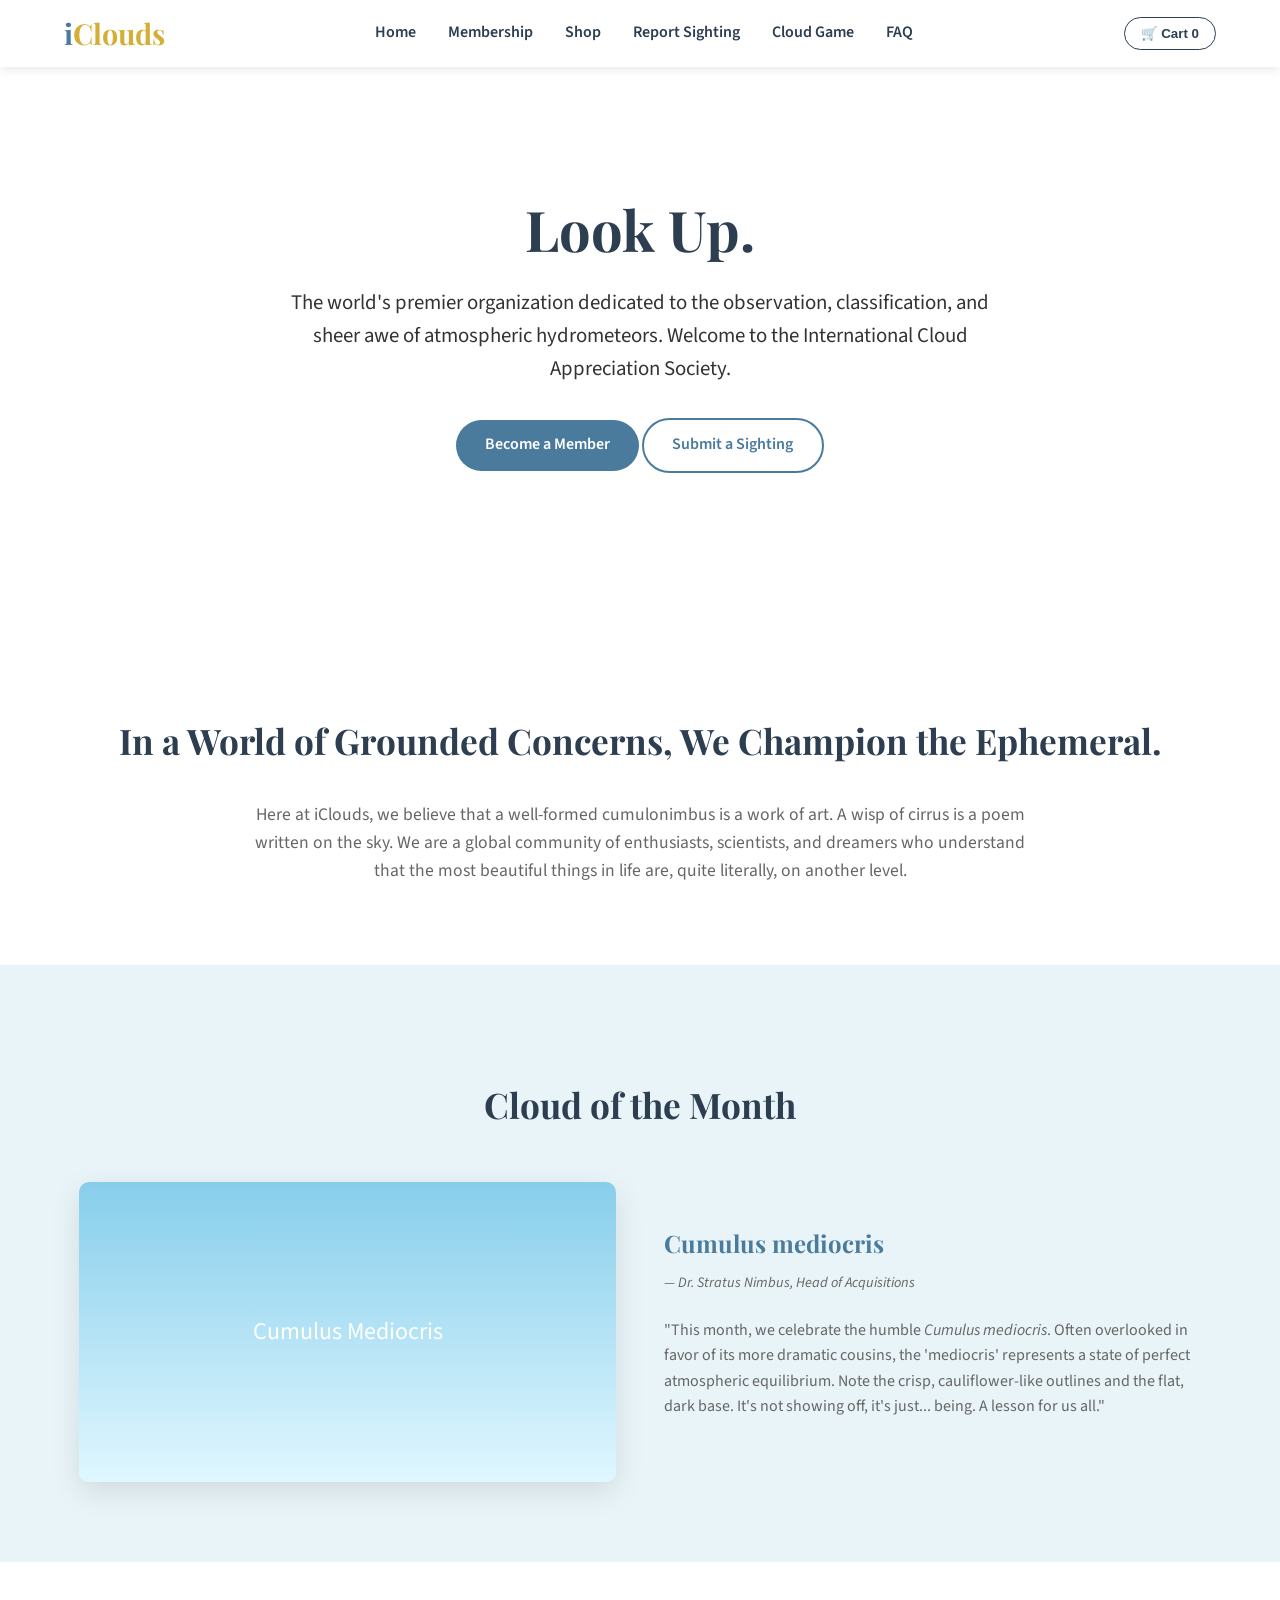
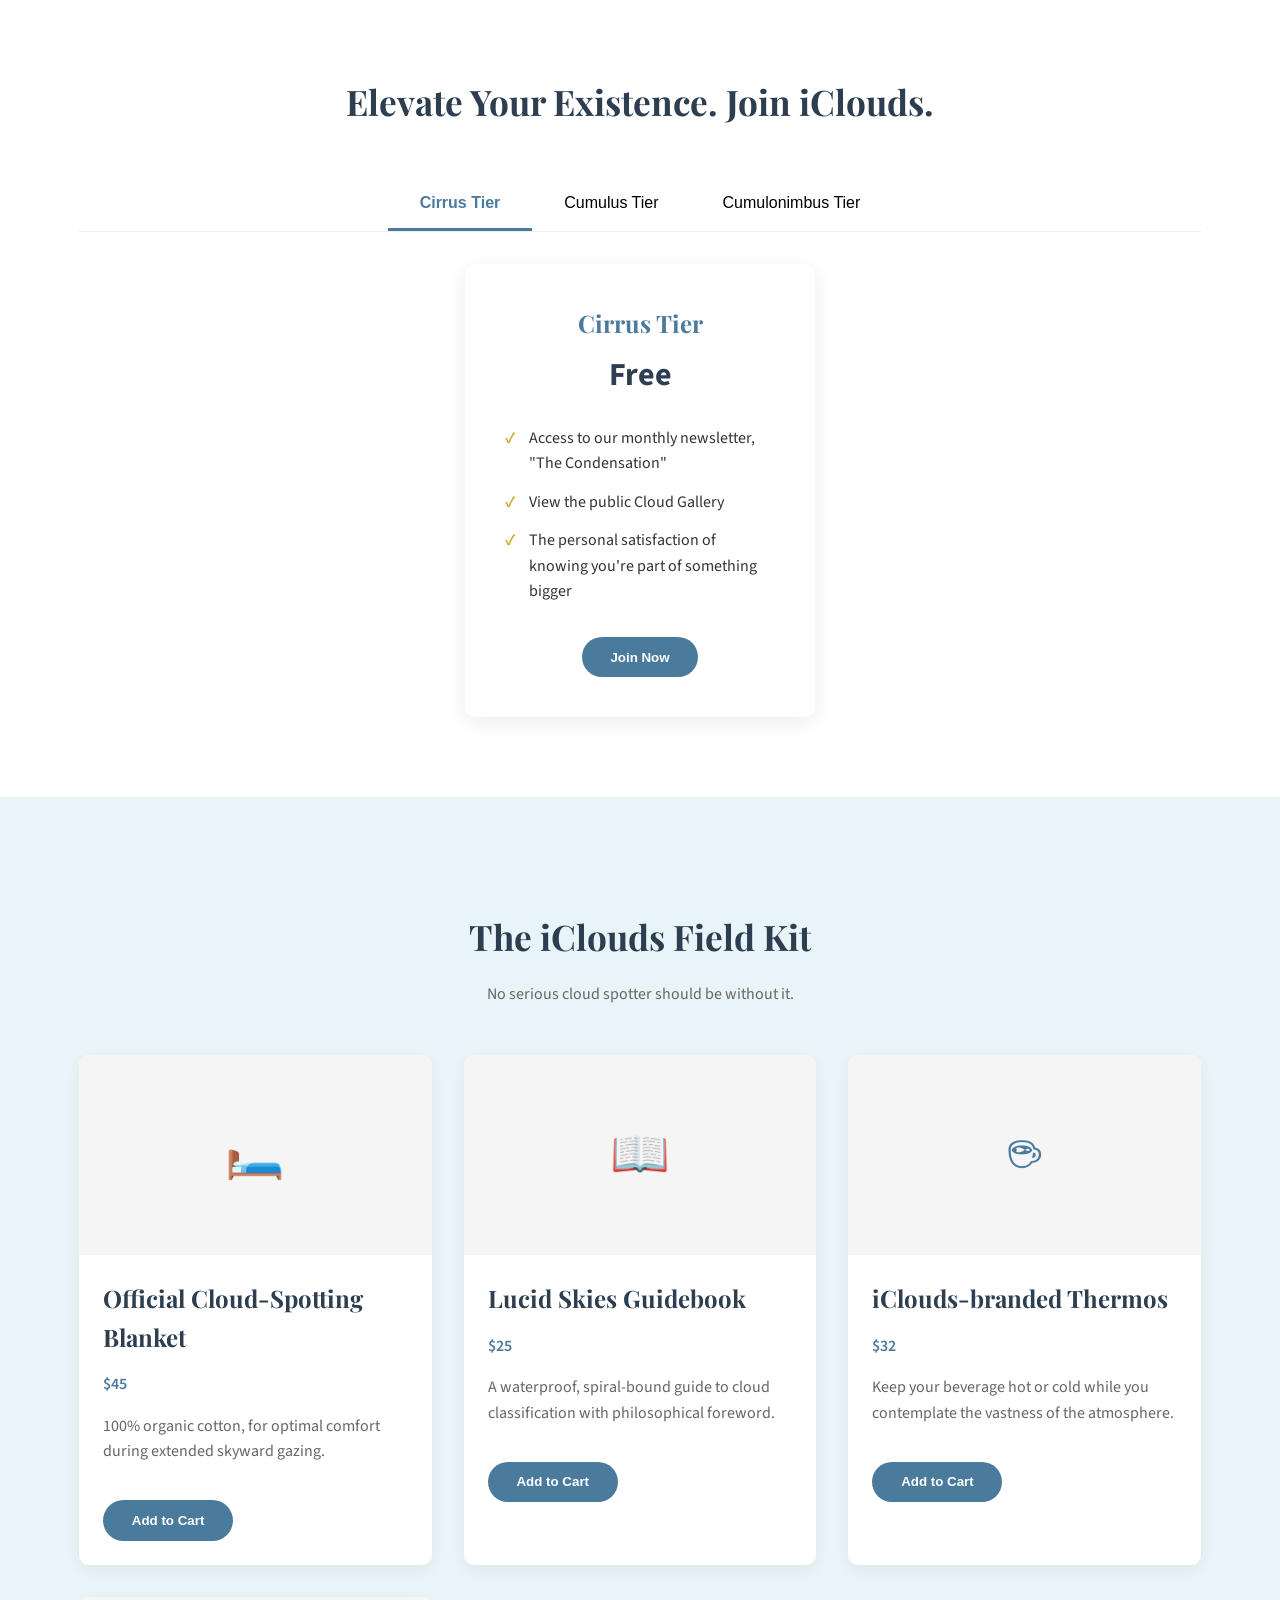
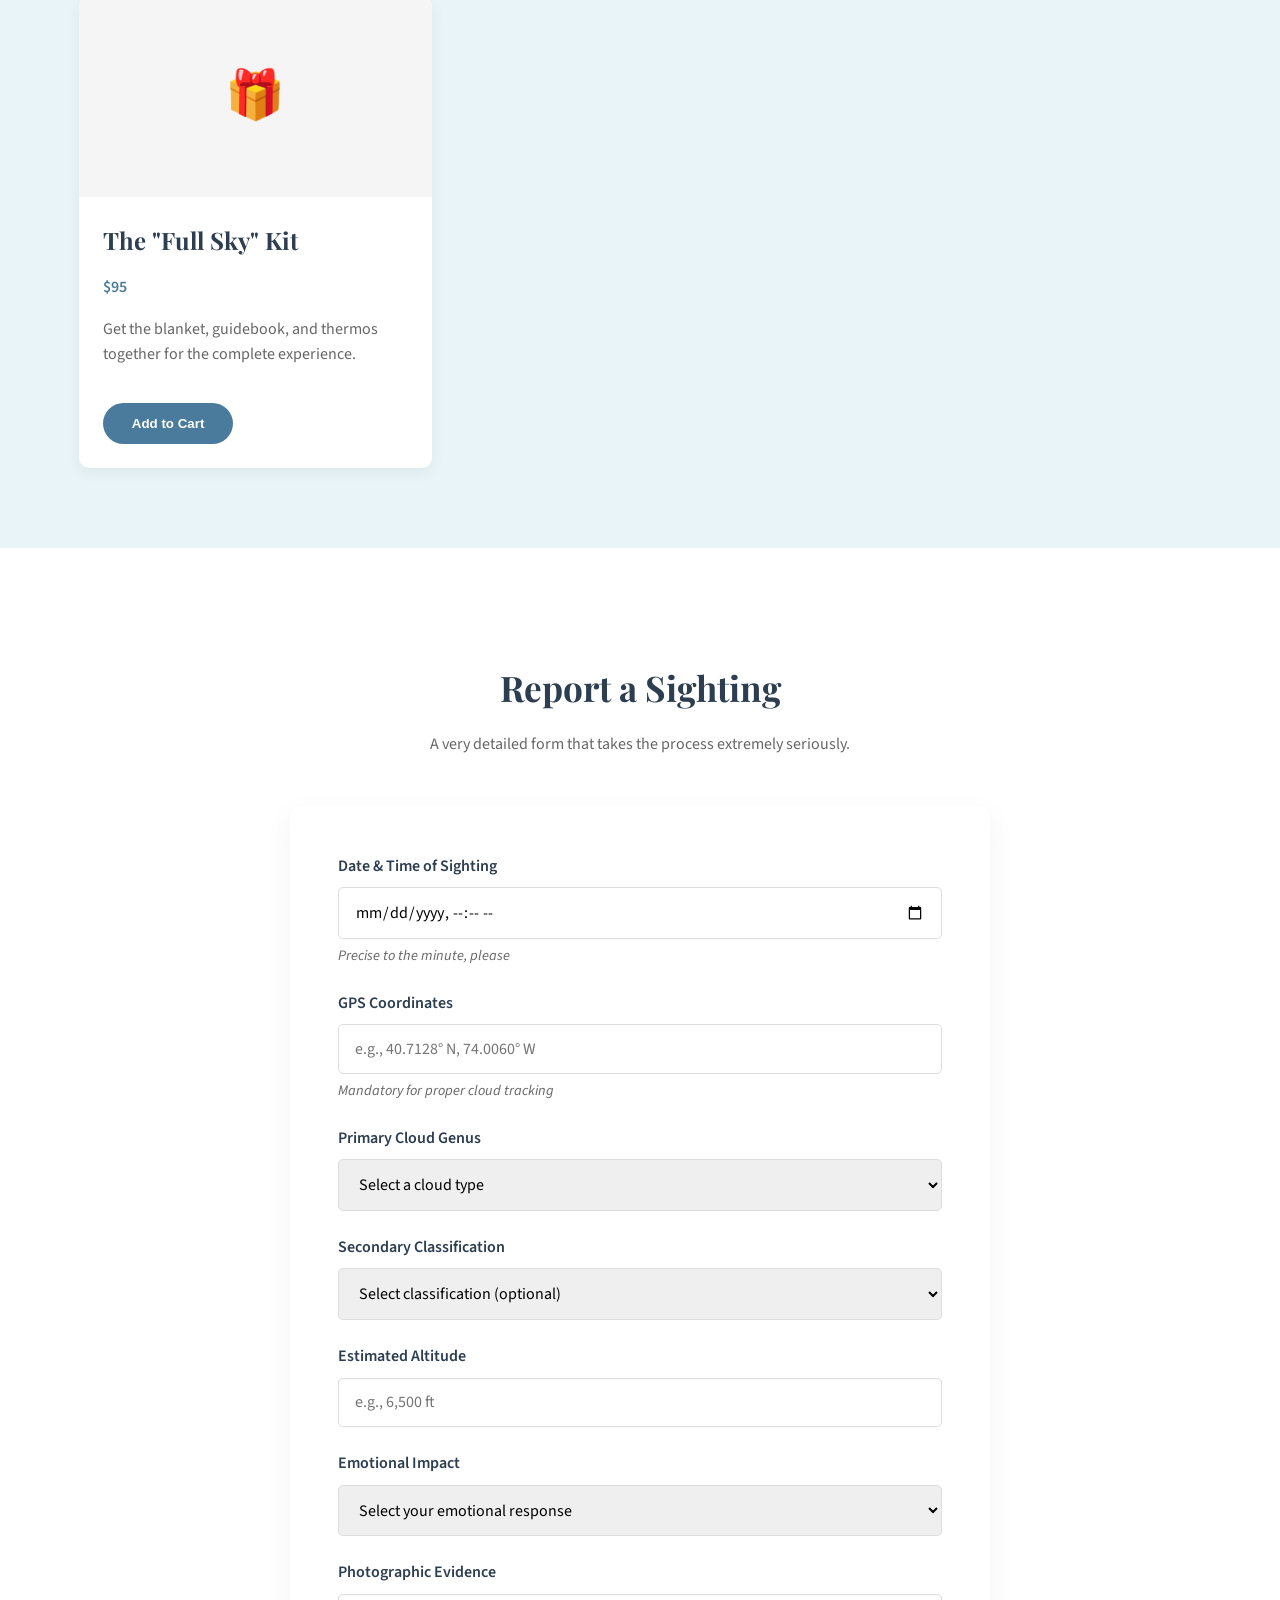
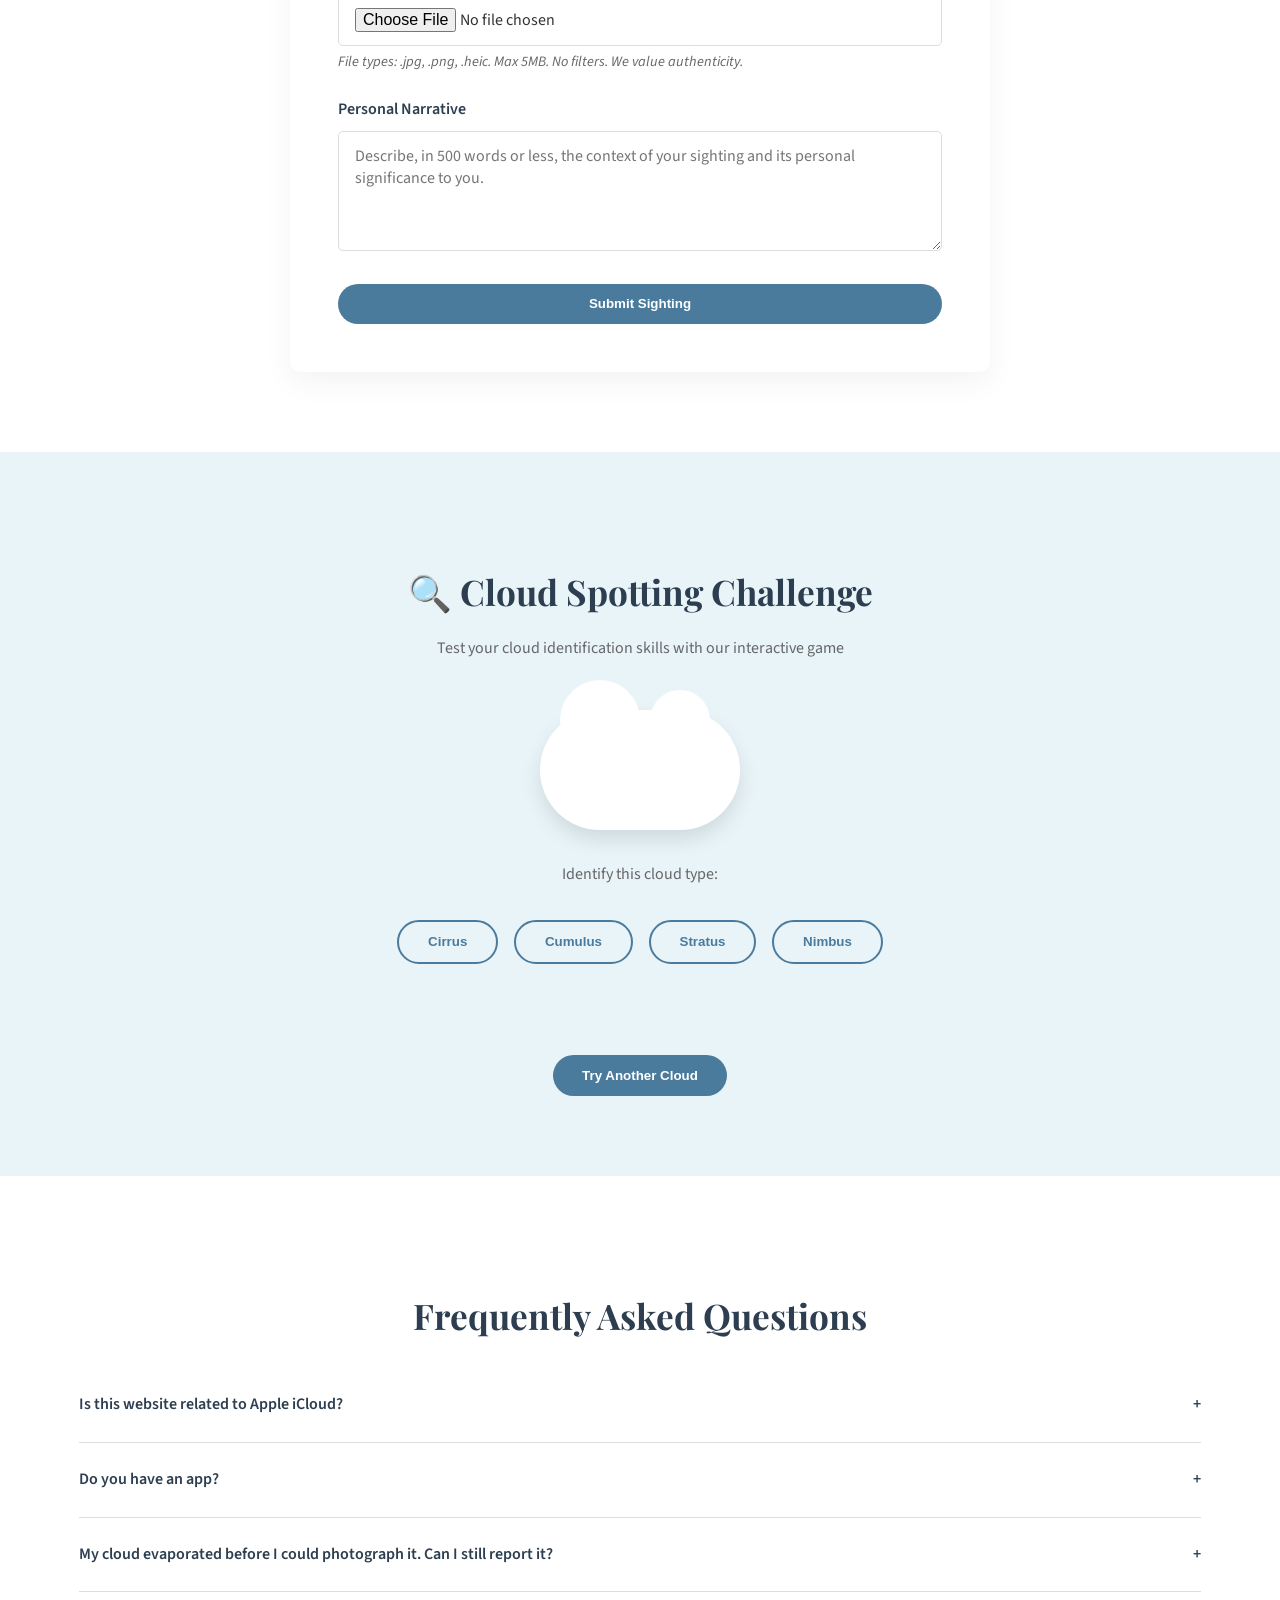
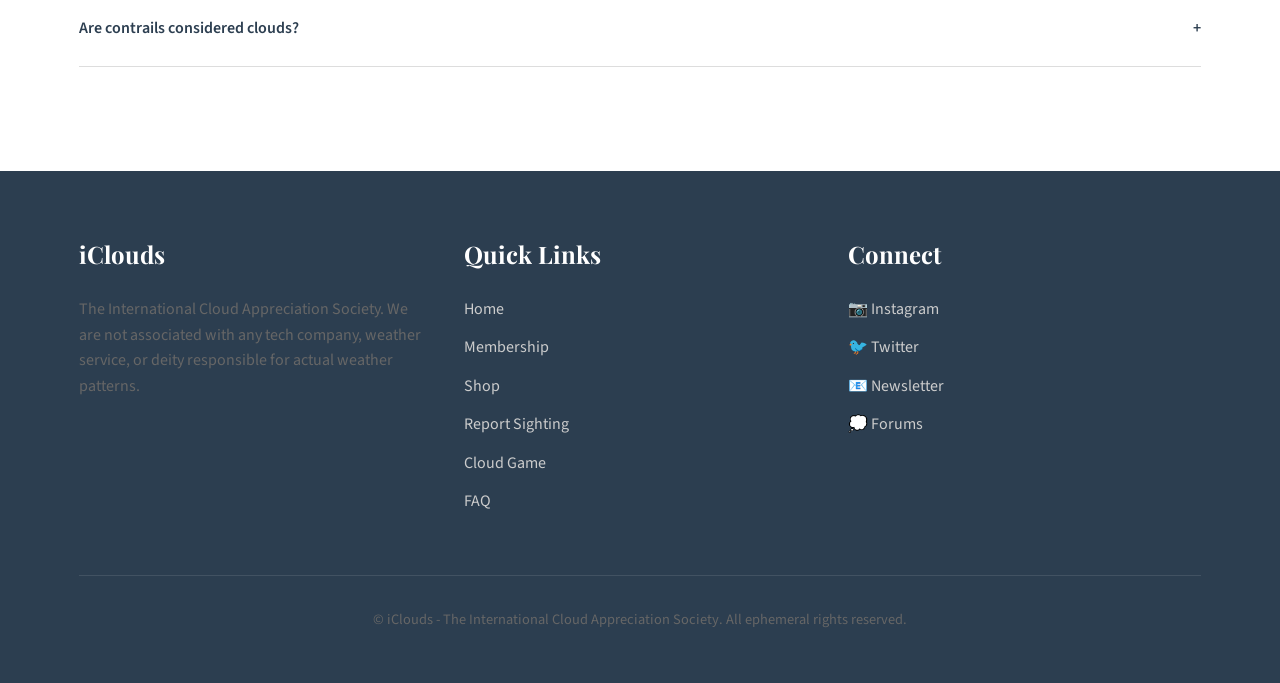
==== index.html @ ba06e300 "Added html and css for website functionality" ====
<!DOCTYPE html>
<html lang="en">
<head>
    <meta charset="UTF-8">
    <meta name="viewport" content="width=device-width, initial-scale=1.0">
    <title>iClouds - The International Cloud Appreciation Society</title>
    <link href="https://fonts.googleapis.com/css2?family=Playfair+Display:wght@400;700&family=Source+Sans+Pro:wght@300;400;600&display=swap" rel="stylesheet">
    <link rel="stylesheet" href="styles/style.css">
</head>
<body>
<!-- Header -->
<header>
    <div class="container header-container">
        <div class="logo">
            <h1>i<span>Clouds</span></h1>
        </div>
        <button class="mobile-menu-btn">☰</button>
        <nav>
            <ul>
                <li><a href="#home">Home</a></li>
                <li><a href="#membership">Membership</a></li>
                <li><a href="#shop">Shop</a></li>
                <li><a href="#sighting">Report Sighting</a></li>
                <li><a href="#game">Cloud Game</a></li>
                <li><a href="#faq">FAQ</a></li>
            </ul>
        </nav>
        <div class="cart-indicator">
            <button onclick="toggleCart()" class="btn" style="background: transparent; color: var(--dark-blue); border: 1px solid var(--dark-blue); padding: 0.5rem 1rem;">
                🛒 Cart <span id="cart-count">0</span>
            </button>
            <div id="cart-dropdown" class="cart-dropdown">
                <h4>Your Cloud Collection</h4>
                <div id="cart-items"></div>
                <div id="cart-total" style="border-top: 1px solid #eee; padding-top: 1rem; margin-top: 1rem; font-weight: bold;"></div>
                <button onclick="checkout()" class="btn" style="width: 100%; margin-top: 1rem;">Checkout (Theoretical)</button>
                <p style="font-size: 0.8rem; margin-top: 0.5rem; font-style: italic;">Note: These are metaphorical clouds. No physical items will be shipped.</p>
            </div>
        </div>
    </div>
</header>

<!-- Hero Section -->
<section class="hero" id="home">
    <div class="container">
        <h1>Look Up.</h1>
        <p>The world's premier organization dedicated to the observation, classification, and sheer awe of atmospheric hydrometeors. Welcome to the International Cloud Appreciation Society.</p>
        <a href="#membership" class="btn">Become a Member</a>
        <a href="#sighting" class="btn btn-outline">Submit a Sighting</a>
    </div>
</section>

<!-- Intro Section -->
<section class="intro">
    <div class="container">
        <h2>In a World of Grounded Concerns, We Champion the Ephemeral.</h2>
        <p>Here at iClouds, we believe that a well-formed cumulonimbus is a work of art. A wisp of cirrus is a poem written on the sky. We are a global community of enthusiasts, scientists, and dreamers who understand that the most beautiful things in life are, quite literally, on another level.</p>
    </div>
</section>

<!-- Cloud of the Month -->
<section class="cloud-of-month">
    <div class="container">
        <div class="section-header">
            <h2>Cloud of the Month</h2>
        </div>
        <div class="cloud-container">
            <div class="cloud-image">
                <!-- Placeholder for cloud image -->
                <div style="height: 300px; background: linear-gradient(to bottom, #87CEEB, #E0F7FF); display: flex; align-items: center; justify-content: center; color: white; font-size: 1.5rem;">
                    Cumulus Mediocris
                </div>
            </div>
            <div class="cloud-content">
                <h3>Cumulus mediocris</h3>
                <p class="cloud-author">— Dr. Stratus Nimbus, Head of Acquisitions</p>
                <p>"This month, we celebrate the humble <em>Cumulus mediocris</em>. Often overlooked in favor of its more dramatic cousins, the 'mediocris' represents a state of perfect atmospheric equilibrium. Note the crisp, cauliflower-like outlines and the flat, dark base. It's not showing off, it's just... being. A lesson for us all."</p>
            </div>
        </div>
    </div>
</section>

<!-- Membership Tiers -->
<section class="membership" id="membership">
    <div class="container">
        <div class="section-header">
            <h2>Elevate Your Existence. Join iClouds.</h2>
        </div>

        <div class="tabs">
            <button class="tab-btn active" data-tab="cirrus">Cirrus Tier</button>
            <button class="tab-btn" data-tab="cumulus">Cumulus Tier</button>
            <button class="tab-btn" data-tab="cumulonimbus">Cumulonimbus Tier</button>
        </div>

        <div class="tab-content active" id="cirrus-tab">
            <div class="tier-card">
                <h3>Cirrus Tier</h3>
                <div class="tier-price">Free</div>
                <ul class="tier-features">
                    <li>Access to our monthly newsletter, "The Condensation"</li>
                    <li>View the public Cloud Gallery</li>
                    <li>The personal satisfaction of knowing you're part of something bigger</li>
                </ul>
                <button onclick="joinMembership('cirrus')" class="btn">Join Now</button>
            </div>
        </div>

        <div class="tab-content" id="cumulus-tab">
            <div class="tier-card">
                <h3>Cumulus Tier</h3>
                <div class="tier-price">$49/year</div>
                <ul class="tier-features">
                    <li>All Cirrus benefits</li>
                    <li>Exclusive access to our member-only forums</li>
                    <li>A digital "Member" badge for your email signature</li>
                    <li>Voting rights in our annual "Cloud of the Year" awards</li>
                </ul>
                <button onclick="joinMembership('cumulus')" class="btn">Join Now</button>
            </div>
        </div>

        <div class="tab-content" id="cumulonimbus-tab">
            <div class="tier-card">
                <h3>Cumulonimbus Tier</h3>
                <div class="tier-price">$199/year</div>
                <p style="font-style: italic; color: var(--accent-gold); margin-bottom: 1rem;">Most Popular</p>
                <ul class="tier-features">
                    <li>All Cumulus benefits</li>
                    <li>A physical, embossed membership certificate</li>
                    <li>The official iClouds field kit</li>
                    <li>Priority consideration for having your cloud photos featured</li>
                    <li>The title "Official Sky-Scanner" on your forum profile</li>
                </ul>
                <button onclick="joinMembership('cumulonimbus')" class="btn">Join Now</button>
            </div>
        </div>

        <!-- Membership Message -->
        <div class="membership-message" id="membership-message"></div>
    </div>
</section>

<!-- Shop -->
<section class="shop" id="shop">
    <div class="container">
        <div class="section-header">
            <h2>The iClouds Field Kit</h2>
            <p>No serious cloud spotter should be without it.</p>
        </div>

        <div class="products">
            <div class="product-card">
                <div class="product-image">🛏️</div>
                <div class="product-content">
                    <h3>Official Cloud-Spotting Blanket</h3>
                    <p class="product-price">$45</p>
                    <p>100% organic cotton, for optimal comfort during extended skyward gazing.</p>
                    <button onclick="addToCart('Official Cloud-Spotting Blanket', 45)" class="btn" style="margin-top: 1rem;">Add to Cart</button>
                </div>
            </div>

            <div class="product-card">
                <div class="product-image">📖</div>
                <div class="product-content">
                    <h3>Lucid Skies Guidebook</h3>
                    <p class="product-price">$25</p>
                    <p>A waterproof, spiral-bound guide to cloud classification with philosophical foreword.</p>
                    <button onclick="addToCart('Lucid Skies Guidebook', 25)" class="btn" style="margin-top: 1rem;">Add to Cart</button>
                </div>
            </div>

            <div class="product-card">
                <div class="product-image">☕</div>
                <div class="product-content">
                    <h3>iClouds-branded Thermos</h3>
                    <p class="product-price">$32</p>
                    <p>Keep your beverage hot or cold while you contemplate the vastness of the atmosphere.</p>
                    <button onclick="addToCart('iClouds-branded Thermos', 32)" class="btn" style="margin-top: 1rem;">Add to Cart</button>
                </div>
            </div>

            <div class="product-card">
                <div class="product-image">🎁</div>
                <div class="product-content">
                    <h3>The "Full Sky" Kit</h3>
                    <p class="product-price">$95</p>
                    <p>Get the blanket, guidebook, and thermos together for the complete experience.</p>
                    <button onclick="addToCart('The Full Sky Kit', 95)" class="btn" style="margin-top: 1rem;">Add to Cart</button>
                </div>
            </div>
        </div>
    </div>
</section>

<!-- Sighting Form -->
<section class="sighting-form" id="sighting">
    <div class="container">
        <div class="section-header">
            <h2>Report a Sighting</h2>
            <p>A very detailed form that takes the process extremely seriously.</p>
        </div>

        <div class="form-container">
            <form id="sightingForm">
                <div class="form-group">
                    <label for="date">Date & Time of Sighting</label>
                    <input type="datetime-local" id="date" name="date" required>
                    <p class="form-note">Precise to the minute, please</p>
                </div>

                <div class="form-group">
                    <label for="coordinates">GPS Coordinates</label>
                    <input type="text" id="coordinates" name="coordinates" placeholder="e.g., 40.7128° N, 74.0060° W" required>
                    <p class="form-note">Mandatory for proper cloud tracking</p>
                </div>

                <div class="form-group">
                    <label for="cloud-type">Primary Cloud Genus</label>
                    <select id="cloud-type" name="cloud-type" required>
                        <option value="">Select a cloud type</option>
                        <option value="cirrus">Cirrus</option>
                        <option value="cumulus">Cumulus</option>
                        <option value="stratus">Stratus</option>
                        <option value="nimbus">Nimbus</option>
                        <option value="altocumulus">Altocumulus</option>
                        <option value="cirrocumulus">Cirrocumulus</option>
                        <option value="stratocumulus">Stratocumulus</option>
                        <option value="cumulonimbus">Cumulonimbus</option>
                        <option value="altostratus">Altostratus</option>
                        <option value="cirrostratus">Cirrostratus</option>
                    </select>
                </div>

                <div class="form-group">
                    <label for="classification">Secondary Classification</label>
                    <select id="classification" name="classification">
                        <option value="">Select classification (optional)</option>
                        <option value="species">Species</option>
                        <option value="varieties">Varieties</option>
                        <option value="supplementary">Supplementary Features</option>
                        <option value="mother-clouds">Mother-clouds</option>
                    </select>
                </div>

                <div class="form-group">
                    <label for="altitude">Estimated Altitude</label>
                    <input type="text" id="altitude" name="altitude" placeholder="e.g., 6,500 ft">
                </div>

                <div class="form-group">
                    <label for="emotional-impact">Emotional Impact</label>
                    <select id="emotional-impact" name="emotional-impact" required>
                        <option value="">Select your emotional response</option>
                        <option value="awe">Awe</option>
                        <option value="serenity">Serenity</option>
                        <option value="mild-concern">Mild Concern</option>
                        <option value="existential-dread">Existential Dread</option>
                        <option value="other">Other</option>
                    </select>
                </div>

                <div class="form-group">
                    <label for="photo">Photographic Evidence</label>
                    <input type="file" id="photo" name="photo" accept="image/*">
                    <p class="form-note">File types: .jpg, .png, .heic. Max 5MB. No filters. We value authenticity.</p>
                </div>

                <div class="form-group">
                    <label for="narrative">Personal Narrative</label>
                    <textarea id="narrative" name="narrative" placeholder="Describe, in 500 words or less, the context of your sighting and its personal significance to you."></textarea>
                </div>

                <button type="submit" class="btn" style="width: 100%;">Submit Sighting</button>
            </form>
        </div>
    </div>
</section>

<!-- Cloud Game -->
<section class="cloud-game" id="game">
    <div class="container">
        <div class="section-header">
            <h2>🔍 Cloud Spotting Challenge</h2>
            <p>Test your cloud identification skills with our interactive game</p>
        </div>

        <div class="cloud-shape"></div>

        <p>Identify this cloud type:</p>

        <div class="game-options">
            <button onclick="checkAnswer('cirrus', this)" class="btn btn-outline">Cirrus</button>
            <button onclick="checkAnswer('cumulus', this)" class="btn btn-outline">Cumulus</button>
            <button onclick="checkAnswer('stratus', this)" class="btn btn-outline">Stratus</button>
            <button onclick="checkAnswer('nimbus', this)" class="btn btn-outline">Nimbus</button>
        </div>

        <p id="game-result" class="game-result"></p>

        <button onclick="resetGame()" class="btn" style="margin-top: 1rem;">Try Another Cloud</button>
    </div>
</section>

<!-- FAQ -->
<section class="faq" id="faq">
    <div class="container">
        <div class="section-header">
            <h2>Frequently Asked Questions</h2>
        </div>

        <div class="faq-list">
            <div class="faq-item">
                <div class="faq-question">
                    Is this website related to Apple iCloud?
                    <span>+</span>
                </div>
                <div class="faq-answer">
                    <p>No. We are concerned with the aqueous, not the aqueous silicon. Theirs is a brand. Ours is a calling.</p>
                </div>
            </div>

            <div class="faq-item">
                <div class="faq-question">
                    Do you have an app?
                    <span>+</span>
                </div>
                <div class="faq-answer">
                    <p>We encourage our members to experience the sky directly, without a digital intermediary. Look up. Your phone is in your hand.</p>
                </div>
            </div>

            <div class="faq-item">
                <div class="faq-question">
                    My cloud evaporated before I could photograph it. Can I still report it?
                    <span>+</span>
                </div>
                <div class="faq-answer">
                    <p>The transient nature of clouds is what makes them beautiful. We accept post-evaporation testimonials, but they are subject to a higher standard of narrative excellence.</p>
                </div>
            </div>

            <div class="faq-item">
                <div class="faq-question">
                    Are contrails considered clouds?
                    <span>+</span>
                </div>
                <div class="faq-answer">
                    <p>This is a topic of heated debate in our forums. The purists say no, the progressives say yes. We encourage you to join and form your own opinion.</p>
                </div>
            </div>
        </div>
    </div>
</section>

<!-- Footer -->
<!-- Footer -->
<footer>
    <div class="container">
        <div class="footer-container">
            <div class="footer-section">
                <h3>iClouds</h3>
                <p>The International Cloud Appreciation Society. We are not associated with any tech company, weather service, or deity responsible for actual weather patterns.</p>
            </div>

            <div class="footer-section">
                <h3>Quick Links</h3>
                <ul class="footer-links">
                    <li><a href="#home" onclick="smoothScroll('home')">Home</a></li>
                    <li><a href="#membership" onclick="smoothScroll('membership')">Membership</a></li>
                    <li><a href="#shop" onclick="smoothScroll('shop')">Shop</a></li>
                    <li><a href="#sighting" onclick="smoothScroll('sighting')">Report Sighting</a></li>
                    <li><a href="#game" onclick="smoothScroll('game')">Cloud Game</a></li>
                    <li><a href="#faq" onclick="smoothScroll('faq')">FAQ</a></li>
                </ul>
            </div>

            <div class="footer-section">
                <h3>Connect</h3>
                <ul class="footer-links">
                    <li><a href="javascript:void(0)" onclick="showSocialAlert('Instagram')">📷 Instagram</a></li>
                    <li><a href="javascript:void(0)" onclick="showSocialAlert('Twitter')">🐦 Twitter</a></li>
                    <li><a href="javascript:void(0)" onclick="showNewsletterSignup()">📧 Newsletter</a></li>
                    <li><a href="javascript:void(0)" onclick="showSocialAlert('Forums')">💭 Forums</a></li>
                </ul>
            </div>
        </div>

        <div class="copyright">
            <p>© iClouds - The International Cloud Appreciation Society. All ephemeral rights reserved.</p>
        </div>
    </div>
</footer>

<script>
    // Mobile Menu Toggle
    document.querySelector('.mobile-menu-btn').addEventListener('click', function() {
        document.querySelector('nav ul').classList.toggle('active');
    });

    // Tab Switching for Membership Tiers
    const tabBtns = document.querySelectorAll('.tab-btn');
    const tabContents = document.querySelectorAll('.tab-content');

    tabBtns.forEach(btn => {
        btn.addEventListener('click', () => {
            // Remove active class from all buttons and contents
            tabBtns.forEach(b => b.classList.remove('active'));
            tabContents.forEach(c => c.classList.remove('active'));

            // Add active class to clicked button
            btn.classList.add('active');

            // Show corresponding content
            const tabId = btn.getAttribute('data-tab') + '-tab';
            document.getElementById(tabId).classList.add('active');
        });
    });

    // FAQ Accordion
    const faqQuestions = document.querySelectorAll('.faq-question');

    faqQuestions.forEach(question => {
        question.addEventListener('click', () => {
            const answer = question.nextElementSibling;
            const isActive = answer.classList.contains('active');

            // Close all answers
            document.querySelectorAll('.faq-answer').forEach(ans => {
                ans.classList.remove('active');
            });

            // Update all icons
            document.querySelectorAll('.faq-question span').forEach(icon => {
                icon.textContent = '+';
            });

            // If this answer wasn't active, open it
            if (!isActive) {
                answer.classList.add('active');
                question.querySelector('span').textContent = '−';
            }
        });
    });

    // === MEMBERSHIP SYSTEM ===
    function joinMembership(tier) {
        const messages = {
            cirrus: "You've chosen the Cirrus Tier - floating gently into our community!",
            cumulus: "Cumulus Tier selected - you're building something substantial!",
            cumulonimbus: "Cumulonimbus Tier - prepare for a storm of exclusive benefits!"
        };

        const messageDiv = document.getElementById('membership-message');
        messageDiv.innerHTML = `
                <h3>⏳ Processing Your Application</h3>
                <p>${messages[tier]}</p>
                <p><em>Consulting atmospheric conditions... Checking cloud alignment...</em></p>
                <div class="loading" style="margin: 1rem 0;">☁️ ⏳ ☁️</div>
                <p>This may take 2-5 business days (or until we see a particularly interesting cloud formation)</p>
                <button onclick="showWelcomeMessage('${tier}')" class="btn">Simulate Approval</button>
            `;
        messageDiv.style.display = 'block';

        // Scroll to the message
        messageDiv.scrollIntoView({ behavior: 'smooth' });
    }

    function showWelcomeMessage(tier) {
        const messageDiv = document.getElementById('membership-message');
        messageDiv.innerHTML = `
        <h3>🎉 Membership Approved! 🎉</h3>
        <p>Welcome to iClouds! As a ${tier} member, you now have:</p>
        <ul style="text-align: left; max-width: 400px; margin: 1rem auto; display: inline-block;">
            <li>Permission to look skyward during meetings</li>
            <li>Bragging rights at meteorological parties</li>
            <li>Our sincere appreciation for your excellent taste</li>
        </ul>
        <p><strong>Pro Tip:</strong> Your membership card will arrive via cumulus mail (allow 4-6 weeks)</p>
        <button onclick="closeMembershipMessage()" class="btn">Begin Cloud Appreciation</button>
    `;
    }

    function closeMembershipMessage() {
        document.getElementById('membership-message').style.display = 'none';
    }

    // === SHOPPING CART SYSTEM ===
    let cart = [];
    let cartVisible = false;

    function addToCart(product, price) {
        cart.push({product, price});
        updateCartDisplay();

        // Show confirmation
        alert(`Added "${product}" to your cart!\n\nRemember: You're purchasing the *idea* of ${product.toLowerCase()}. The existential experience is priceless.`);
    }

    function toggleCart() {
        const dropdown = document.getElementById('cart-dropdown');
        cartVisible = !cartVisible;
        dropdown.style.display = cartVisible ? 'block' : 'none';
    }

    function updateCartDisplay() {
        document.getElementById('cart-count').textContent = cart.length;

        const cartItems = document.getElementById('cart-items');
        const cartTotal = document.getElementById('cart-total');

        if (cart.length === 0) {
            cartItems.innerHTML = '<p>Your cart is as empty as a clear blue sky.</p>';
            cartTotal.textContent = '';
            return;
        }

        let itemsHTML = '';
        let total = 0;

        cart.forEach(item => {
            itemsHTML += `<div style="display: flex; justify-content: space-between; margin-bottom: 0.5rem;">
                    <span>${item.product}</span>
                    <span>$${item.price}</span>
                </div>`;
            total += item.price;
        });

        cartItems.innerHTML = itemsHTML;
        cartTotal.textContent = `Total: $${total} (metaphorical dollars)`;
    }

    function checkout() {
        if (cart.length === 0) {
            alert("Your cart is empty! Add some cloud-inspired merchandise first.");
            return;
        }

        const total = cart.reduce((sum, item) => sum + item.price, 0);

        document.getElementById('cart-dropdown').style.display = 'none';
        cartVisible = false;

        // Show humorous checkout process
        setTimeout(() => {
            alert(`💳 Processing your payment of $${total}...\n\nTransaction complete! Your metaphysical cloud products are being prepared for spiritual delivery.\n\nThank you for supporting atmospheric appreciation!`);
            cart = [];
            updateCartDisplay();
        }, 1000);
    }

    // Close cart when clicking outside
    document.addEventListener('click', function(event) {
        const cartDropdown = document.getElementById('cart-dropdown');
        const cartButton = document.querySelector('.cart-indicator button');

        if (!cartButton.contains(event.target) && !cartDropdown.contains(event.target)) {
            cartDropdown.style.display = 'none';
            cartVisible = false;
        }
    });

    // === FORM ENHANCEMENT ===
    document.getElementById('sightingForm').addEventListener('submit', function(e) {
        e.preventDefault();

        const formData = new FormData(this);
        const cloudType = formData.get('cloud-type');
        const emotionalImpact = formData.get('emotional-impact');
        const narrative = formData.get('narrative');

        // Add humorous validation
        if (narrative.length < 50) {
            alert("❌ Your narrative is too brief!\n\nPlease provide at least 50 words of profound reflection on this meteorological event. The clouds deserve better.");
            return;
        }

        if (narrative.length > 500) {
            alert("☁️ Whoa there, Shakespeare!\n\nYour narrative exceeds 500 words. While we appreciate your enthusiasm, please condense your atmospheric poetry.");
            return;
        }

        // Show processing animation
        const submitBtn = this.querySelector('button[type="submit"]');
        const originalText = submitBtn.textContent;
        submitBtn.textContent = 'Consulting Atmospheric Records...';
        submitBtn.disabled = true;

        // Simulate processing time
        setTimeout(() => {
            alert(`🌤️ Sighting Successfully Recorded!\n\nYour ${cloudType} sighting has been added to our archives with a classification of "${emotionalImpact}".\n\nThe Cloud Appreciation Committee will review your submission during their next skyward contemplation session.`);

            this.reset();
            submitBtn.textContent = originalText;
            submitBtn.disabled = false;

            // Reset character counter if it exists
            const counter = document.getElementById('narrative-counter');
            if (counter) {
                counter.textContent = '0/500 characters (500 remaining)';
                counter.style.color = '#666';
            }
        }, 2000);
    });

    // Add real-time character counter for narrative
    document.getElementById('narrative').addEventListener('input', function() {
        const charCount = this.value.length;
        const counter = document.getElementById('narrative-counter') ||
            (function() {
                const counter = document.createElement('div');
                counter.id = 'narrative-counter';
                counter.style.fontSize = '0.8rem';
                counter.style.color = '#666';
                counter.style.marginTop = '0.5rem';
                this.parentNode.appendChild(counter);
                return counter;
            }).call(this);

        counter.textContent = `${charCount}/500 characters (${500 - charCount} remaining)`;

        if (charCount > 450) {
            counter.style.color = '#e74c3c';
        } else if (charCount > 400) {
            counter.style.color = '#f39c12';
        } else {
            counter.style.color = '#666';
        }
    });

    // === CLOUD GAME ===
    const cloudTypes = ['cirrus', 'cumulus', 'stratus', 'nimbus'];
    let currentCloud = 'cumulus'; // Default starting cloud

    function checkAnswer(guess, button) {
        const result = document.getElementById('game-result');

        if (guess === currentCloud) {
            result.textContent = "✅ Correct! You're a natural cloud spotter!";
            result.style.color = '#27ae60';
            button.style.backgroundColor = '#27ae60';
            button.style.color = 'white';
        } else {
            result.textContent = `❌ Not quite! That was a ${currentCloud} cloud. Keep practicing!`;
            result.style.color = '#e74c3c';
            button.style.backgroundColor = '#e74c3c';
            button.style.color = 'white';
        }

        // Reset buttons after delay
        setTimeout(() => {
            document.querySelectorAll('.cloud-game .btn').forEach(btn => {
                btn.style.backgroundColor = '';
                btn.style.color = '';
            });
        }, 3000);
    }

    function resetGame() {
        // Pick a random cloud type
        currentCloud = cloudTypes[Math.floor(Math.random() * cloudTypes.length)];

        // Reset UI
        document.getElementById('game-result').textContent = '';
        document.querySelectorAll('.cloud-game .btn').forEach(btn => {
            btn.style.backgroundColor = '';
            btn.style.color = '';
        });

        // Update cloud visual (simplified - in a real app you'd change the shape)
        const cloudShape = document.querySelector('.cloud-shape');
        cloudShape.style.animation = 'none';
        cloudShape.offsetHeight; // Trigger reflow
        cloudShape.style.animation = null;
    }

    // Initialize the game
    resetGame();

    // Smooth scrolling for navigation
    function smoothScroll(targetId) {
        const element = document.getElementById(targetId);
        if (element) {
            element.scrollIntoView({
                behavior: 'smooth',
                block: 'start'
            });
        }
    }

    // Social media alerts
    function showSocialAlert(platform) {
        const messages = {
            'Instagram': 'Follow us on Instagram for daily cloud photography and sky-gazing inspiration! 📸☁️',
            'Twitter': 'Join the conversation on Twitter using #iCloudsAppreciation! 🐦🌤️',
            'Forums': 'Our member forums are where serious cloud discussions happen. Join to participate! 💭⛅'
        };

        alert(`${platform}:\n\n${messages[platform] || 'Coming soon to a cloud near you!'}`);
    }

    // Newsletter signup
    function showNewsletterSignup() {
        const email = prompt('Enter your email to subscribe to "The Condensation" newsletter:\n\n(Monthly cloud spotting tips, featured sightings, and atmospheric poetry)');
        if (email && email.includes('@')) {
            alert('Thank you! You\'ve been added to our newsletter. Check your inbox for a confirmation cloud. 📧☁️');
        } else if (email) {
            alert('That doesn\'t look like a valid email address. Please try again with a real cloud... I mean, email. 🌥️');
        }
    }

    // Update all navigation links to use smooth scrolling
    document.addEventListener('DOMContentLoaded', function() {
        // Update header navigation
        const navLinks = document.querySelectorAll('nav a[href^="#"]');
        navLinks.forEach(link => {
            link.addEventListener('click', function(e) {
                e.preventDefault();
                const targetId = this.getAttribute('href').substring(1);
                smoothScroll(targetId);

                // Close mobile menu if open
                document.querySelector('nav ul').classList.remove('active');
            });
        });

        // Update footer navigation
        const footerLinks = document.querySelectorAll('.footer-links a[href^="#"]');
        footerLinks.forEach(link => {
            link.addEventListener('click', function(e) {
                e.preventDefault();
                const targetId = this.getAttribute('href').substring(1);
                smoothScroll(targetId);
            });
        });
    });
</script>
</body>
</html>
---- styles/style.css ----
:root {
    --primary-blue: #4a7b9d;
    --light-blue: #e8f4f8;
    --dark-blue: #2c3e50;
    --accent-gold: #d4af37;
    --text-dark: #333;
    --text-light: #666;
    --white: #fff;
}

html {
    font-size: 16px;
}

* {
    margin: 0;
    padding: 0;
    box-sizing: border-box;
}

body {
    font-family: 'Source Sans Pro', sans-serif;
    line-height: 1.6;
    color: var(--text-dark);
    background-color: var(--white);
}

h1, h2, h3, h4 {
    font-family: 'Playfair Display', serif;
    font-weight: 700;
    margin-bottom: 1rem;
    color: var(--dark-blue);
}

h1 {
    font-size: 3rem;
    line-height: 1.2;
}

h2 {
    font-size: 2.2rem;
    margin-top: 2rem;
}

h3 {
    font-size: 1.5rem;
}

p {
    margin-bottom: 1.2rem;
    color: var(--text-light);
}

.container {
    width: 90%;
    max-width: 1200px;
    margin: 0 auto;
    padding: 0 15px;
}

/* Header & Navigation */
header {
    background-color: var(--white);
    box-shadow: 0 2px 10px rgba(0,0,0,0.1);
    position: sticky;
    top: 0;
    z-index: 100;
}

.header-container {
    display: flex;
    justify-content: space-between;
    align-items: center;
    padding: 1rem 0;
}

.logo {
    display: flex;
    align-items: center;
}

.logo h1 {
    font-size: 1.8rem;
    margin-bottom: 0;
    color: var(--primary-blue);
}

.logo span {
    color: var(--accent-gold);
}

nav ul {
    display: flex;
    list-style: none;
}

nav li {
    margin-left: 2rem;
}

nav a {
    text-decoration: none;
    color: var(--dark-blue);
    font-weight: 600;
    transition: color 0.3s;
}

nav a:hover {
    color: var(--primary-blue);
}

.mobile-menu-btn {
    display: none;
    background: none;
    border: none;
    font-size: 1.5rem;
    cursor: pointer;
    color: var(--dark-blue);
}

/* Hero Section */
.hero {
    background: linear-gradient(rgba(255,255,255,0.7), rgba(255,255,255,0.7)),
    url('https://images.unsplash.com/photo-1501630834273-4b5604d2ee31?ixlib=rb-1.2.1&auto=format&fit=crop&w=1950&q=80');
    background-size: cover;
    background-position: center;
    padding: 8rem 0;
    text-align: center;
}

.hero h1 {
    font-size: 3.5rem;
    margin-bottom: 1.5rem;
}

.hero p {
    font-size: 1.3rem;
    max-width: 700px;
    margin: 0 auto 2rem;
    color: var(--text-dark);
}

.btn {
    display: inline-block;
    background-color: var(--primary-blue);
    color: white;
    padding: 0.8rem 1.8rem;
    border-radius: 30px;
    text-decoration: none;
    font-weight: 600;
    transition: all 0.3s;
    border: none;
    cursor: pointer;
}

.btn:hover {
    background-color: var(--dark-blue);
    transform: translateY(-3px);
    box-shadow: 0 5px 15px rgba(0,0,0,0.1);
}

.btn-outline {
    background-color: transparent;
    border: 2px solid var(--primary-blue);
    color: var(--primary-blue);
}

.btn-outline:hover {
    background-color: var(--primary-blue);
    color: white;
}

/* Intro Section */
.intro {
    padding: 5rem 0;
    text-align: center;
}

.intro h2 {
    margin-bottom: 2rem;
}

.intro p {
    max-width: 800px;
    margin: 0 auto;
    font-size: 1.1rem;
}

/* Cloud of the Month */
.cloud-of-month {
    background-color: var(--light-blue);
    padding: 5rem 0;
}

.cloud-container {
    display: flex;
    align-items: center;
    gap: 3rem;
}

.cloud-image {
    flex: 1;
    border-radius: 10px;
    overflow: hidden;
    box-shadow: 0 10px 30px rgba(0,0,0,0.1);
}

.cloud-image img {
    width: 100%;
    height: auto;
    display: block;
}

.cloud-content {
    flex: 1;
}

.cloud-content h3 {
    color: var(--primary-blue);
    margin-bottom: 0.5rem;
}

.cloud-author {
    font-style: italic;
    color: var(--text-light);
    margin-bottom: 1.5rem;
    font-size: 0.9rem;
}

/* Membership Tiers */
.membership {
    padding: 5rem 0;
}

.section-header {
    text-align: center;
    margin-bottom: 3rem;
}

.tabs {
    display: flex;
    justify-content: center;
    margin-bottom: 2rem;
    border-bottom: 1px solid #eee;
}

.tab-btn {
    background: none;
    border: none;
    padding: 1rem 2rem;
    font-size: 1rem;
    cursor: pointer;
    border-bottom: 3px solid transparent;
    transition: all 0.3s;
}

.tab-btn.active {
    border-bottom: 3px solid var(--primary-blue);
    color: var(--primary-blue);
    font-weight: 600;
}

.tab-content {
    display: none;
}

.tab-content.active {
    display: block;
}

.tier-card {
    background-color: var(--white);
    border-radius: 10px;
    padding: 2.5rem;
    box-shadow: 0 5px 20px rgba(0,0,0,0.08);
    text-align: center;
    max-width: 350px;
    margin: 0 auto;
}

.tier-card h3 {
    color: var(--primary-blue);
    margin-bottom: 0.5rem;
}

.tier-price {
    font-size: 2rem;
    font-weight: 700;
    color: var(--dark-blue);
    margin-bottom: 1.5rem;
}

.tier-features {
    list-style: none;
    margin-bottom: 2rem;
    text-align: left;
}

.tier-features li {
    margin-bottom: 0.8rem;
    padding-left: 1.5rem;
    position: relative;
}

.tier-features li:before {
    content: "✓";
    position: absolute;
    left: 0;
    color: var(--accent-gold);
    font-weight: bold;
}

/* Shop */
.shop {
    background-color: var(--light-blue);
    padding: 5rem 0;
}

.products {
    display: grid;
    grid-template-columns: repeat(auto-fill, minmax(280px, 1fr));
    gap: 2rem;
}

.product-card {
    background-color: var(--white);
    border-radius: 10px;
    overflow: hidden;
    box-shadow: 0 5px 15px rgba(0,0,0,0.05);
    transition: transform 0.3s;
}

.product-card:hover {
    transform: translateY(-5px);
}

.product-image {
    height: 200px;
    background-color: #f5f5f5;
    display: flex;
    align-items: center;
    justify-content: center;
    font-size: 3rem;
    color: var(--primary-blue);
}

.product-content {
    padding: 1.5rem;
}

.product-price {
    font-weight: 600;
    color: var(--primary-blue);
    margin-bottom: 1rem;
}

/* Form */
.sighting-form {
    padding: 5rem 0;
}

.form-container {
    max-width: 700px;
    margin: 0 auto;
    background-color: var(--white);
    padding: 3rem;
    border-radius: 10px;
    box-shadow: 0 10px 30px rgba(0,0,0,0.05);
}

.form-group {
    margin-bottom: 1.5rem;
}

label {
    display: block;
    margin-bottom: 0.5rem;
    font-weight: 600;
    color: var(--dark-blue);
}

input, select, textarea {
    width: 100%;
    padding: 0.8rem 1rem;
    border: 1px solid #ddd;
    border-radius: 5px;
    font-family: 'Source Sans Pro', sans-serif;
    font-size: 1rem;
}

textarea {
    min-height: 120px;
    resize: vertical;
}

.form-note {
    font-size: 0.9rem;
    color: var(--text-light);
    font-style: italic;
    margin-top: 0.3rem;
}

/* Cloud Game */
.cloud-game {
    background-color: var(--light-blue);
    padding: 5rem 0;
    text-align: center;
}

.cloud-shape {
    width: 200px;
    height: 120px;
    background: white;
    border-radius: 100px;
    margin: 2rem auto;
    position: relative;
    box-shadow: 0 10px 20px rgba(0,0,0,0.1);
}

.cloud-shape:before, .cloud-shape:after {
    content: '';
    position: absolute;
    background: white;
    border-radius: 50%;
}

.cloud-shape:before {
    width: 80px;
    height: 80px;
    top: -30px;
    left: 20px;
}

.cloud-shape:after {
    width: 60px;
    height: 60px;
    top: -20px;
    right: 30px;
}

.game-options {
    display: flex;
    justify-content: center;
    gap: 1rem;
    flex-wrap: wrap;
    margin: 2rem 0;
}

.game-result {
    margin-top: 1rem;
    font-weight: bold;
    min-height: 24px;
}

/* FAQ */
.faq {
    padding: 5rem 0;
}

.faq-item {
    margin-bottom: 1.5rem;
    border-bottom: 1px solid #ddd;
    padding-bottom: 1.5rem;
}

.faq-question {
    font-weight: 600;
    color: var(--dark-blue);
    cursor: pointer;
    display: flex;
    justify-content: space-between;
    align-items: center;
}

.faq-answer {
    margin-top: 1rem;
    display: none;
}

.faq-answer.active {
    display: block;
}

/* Footer */
footer {
    background-color: var(--dark-blue);
    color: var(--white);
    padding: 4rem 0 2rem;
}

.footer-container {
    display: grid;
    grid-template-columns: repeat(auto-fit, minmax(250px, 1fr));
    gap: 2rem;
    margin-bottom: 3rem;
}

.footer-section h3 {
    color: var(--white);
    margin-bottom: 1.5rem;
}

.footer-links {
    list-style: none;
}

.footer-links li {
    margin-bottom: 0.8rem;
}

.footer-links a {
    color: #ccc;
    text-decoration: none;
    transition: color 0.3s;
}

.footer-links a:hover {
    color: var(--white);
}

.copyright {
    text-align: center;
    padding-top: 2rem;
    border-top: 1px solid rgba(255,255,255,0.1);
    color: #aaa;
    font-size: 0.9rem;
}

/* Cart Styles */
.cart-indicator {
    position: relative;
    display: inline-block;
    margin-left: 2rem;
}

.cart-dropdown {
    display: none;
    position: absolute;
    background: white;
    border: 1px solid #ddd;
    padding: 1rem;
    border-radius: 5px;
    box-shadow: 0 5px 15px rgba(0,0,0,0.1);
    width: 300px;
    right: 0;
    z-index: 1000;
    margin-top: 0.5rem;
}

/* Membership Message */
.membership-message {
    display: none;
    background: #e8f4f8;
    padding: 2rem;
    border-radius: 10px;
    margin-top: 2rem;
    text-align: center;
}

.membership-message ul {
    text-align: left;
    max-width: 400px;
    margin: 1rem auto !important;
    display: inline-block;
}

.membership-message li {
    margin-bottom: 0.8rem;
    text-align: left;
}

/* Responsive */
@media (max-width: 768px) {
    h1 {
        font-size: 2.5rem;
    }

    h2 {
        font-size: 2rem;
    }

    .hero {
        padding: 5rem 0;
    }

    .hero h1 {
        font-size: 2.8rem;
    }

    .cloud-container {
        flex-direction: column;
    }

    .mobile-menu-btn {
        display: block;
    }

    nav ul {
        display: none;
        position: absolute;
        top: 100%;
        left: 0;
        right: 0;
        background-color: var(--white);
        flex-direction: column;
        padding: 1rem 0;
        box-shadow: 0 5px 10px rgba(0,0,0,0.1);
    }

    nav ul.active {
        display: flex;
    }

    nav li {
        margin: 0;
        text-align: center;
        padding: 0.8rem 0;
    }

    .cart-indicator {
        margin-left: 1rem;
    }

    .game-options {
        flex-direction: column;
        align-items: center;
    }

    /* ADD THESE NEW MOBILE IMPROVEMENTS: */
    .btn, .tab-btn, .footer-links a, nav a {
        min-height: 44px;
        display: flex;
        align-items: center;
        justify-content: center;
    }

    .tab-btn {
        padding: 1rem 1.5rem;
    }

    .game-options .btn {
        min-width: 120px;
    }

    /* Prevent zoom on input focus */
    input, select, textarea {
        font-size: 16px;
    }
}

/* ADD THIS NEW MEDIA QUERY FOR SMALLER PHONES: */
@media (max-width: 480px) {
    .cart-dropdown {
        width: 280px;
        right: -50px;
    }

    .cart-indicator {
        margin-left: 1rem;
    }
}
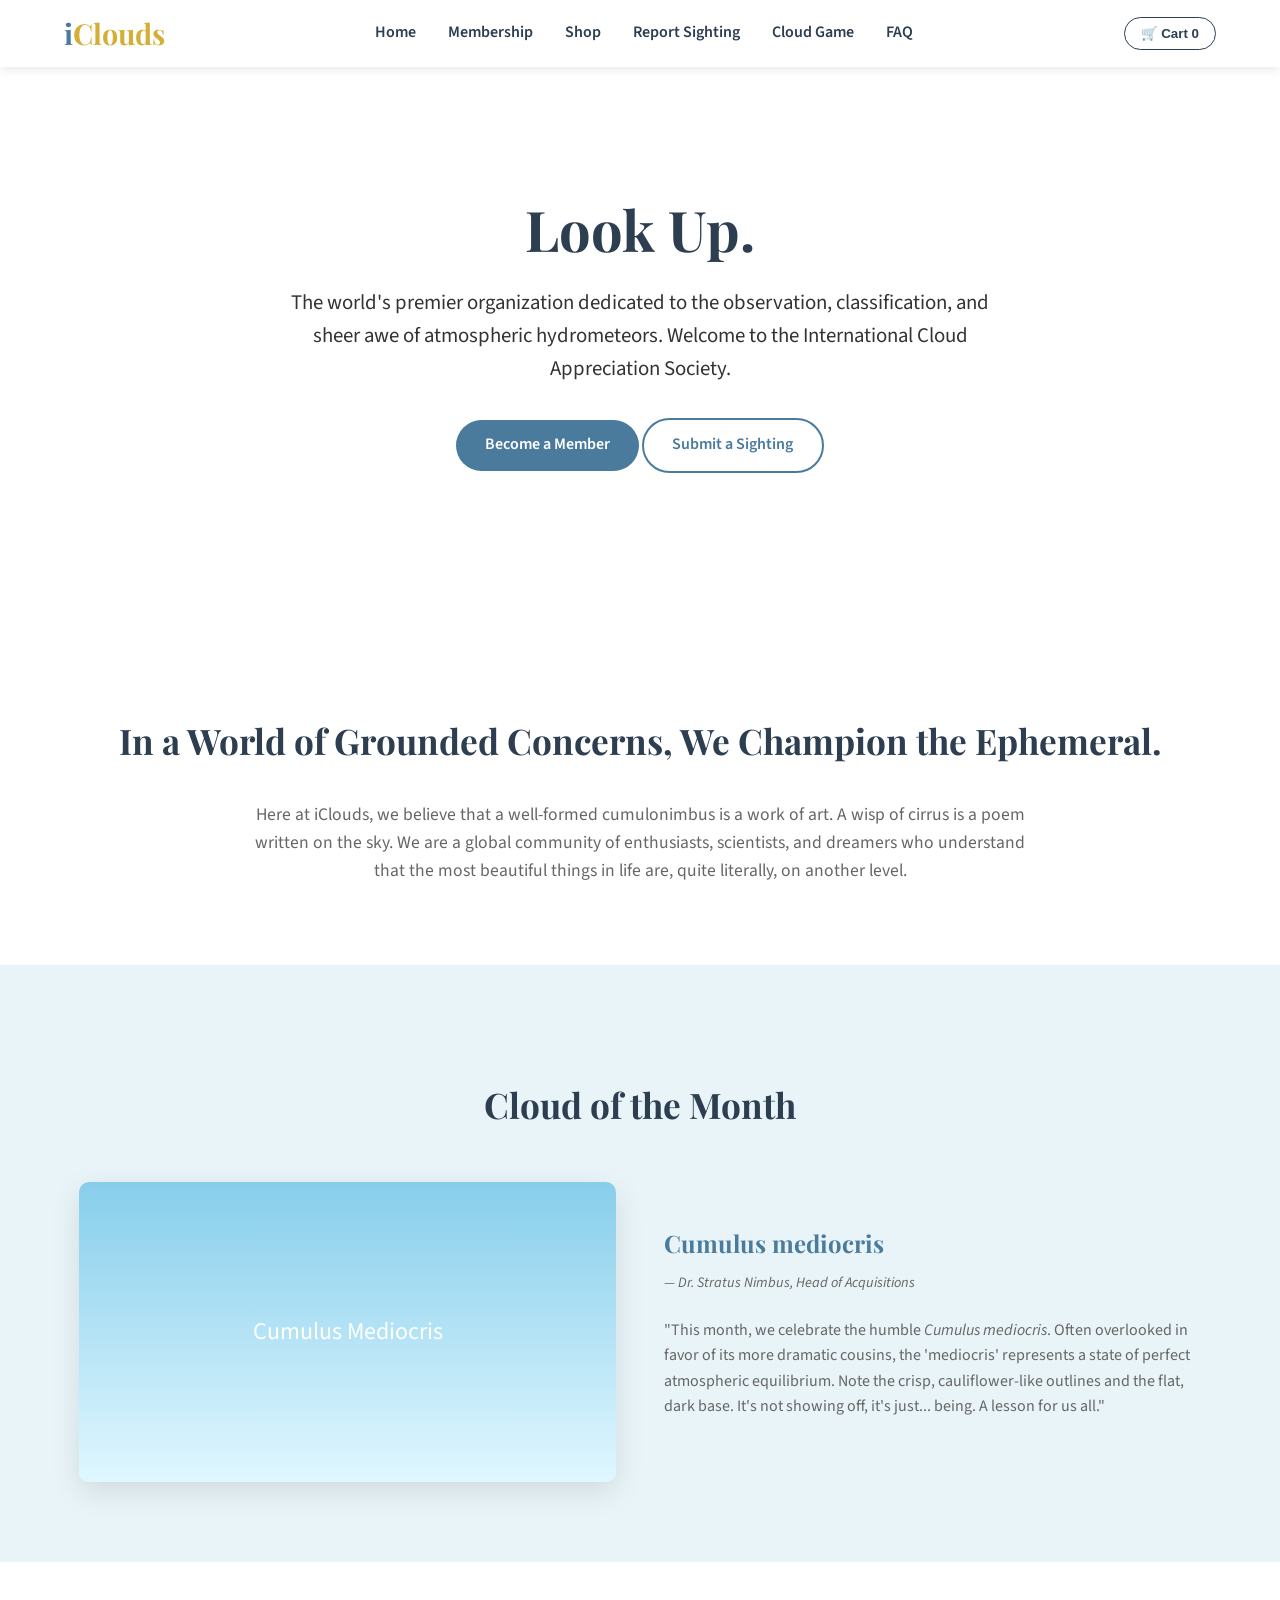
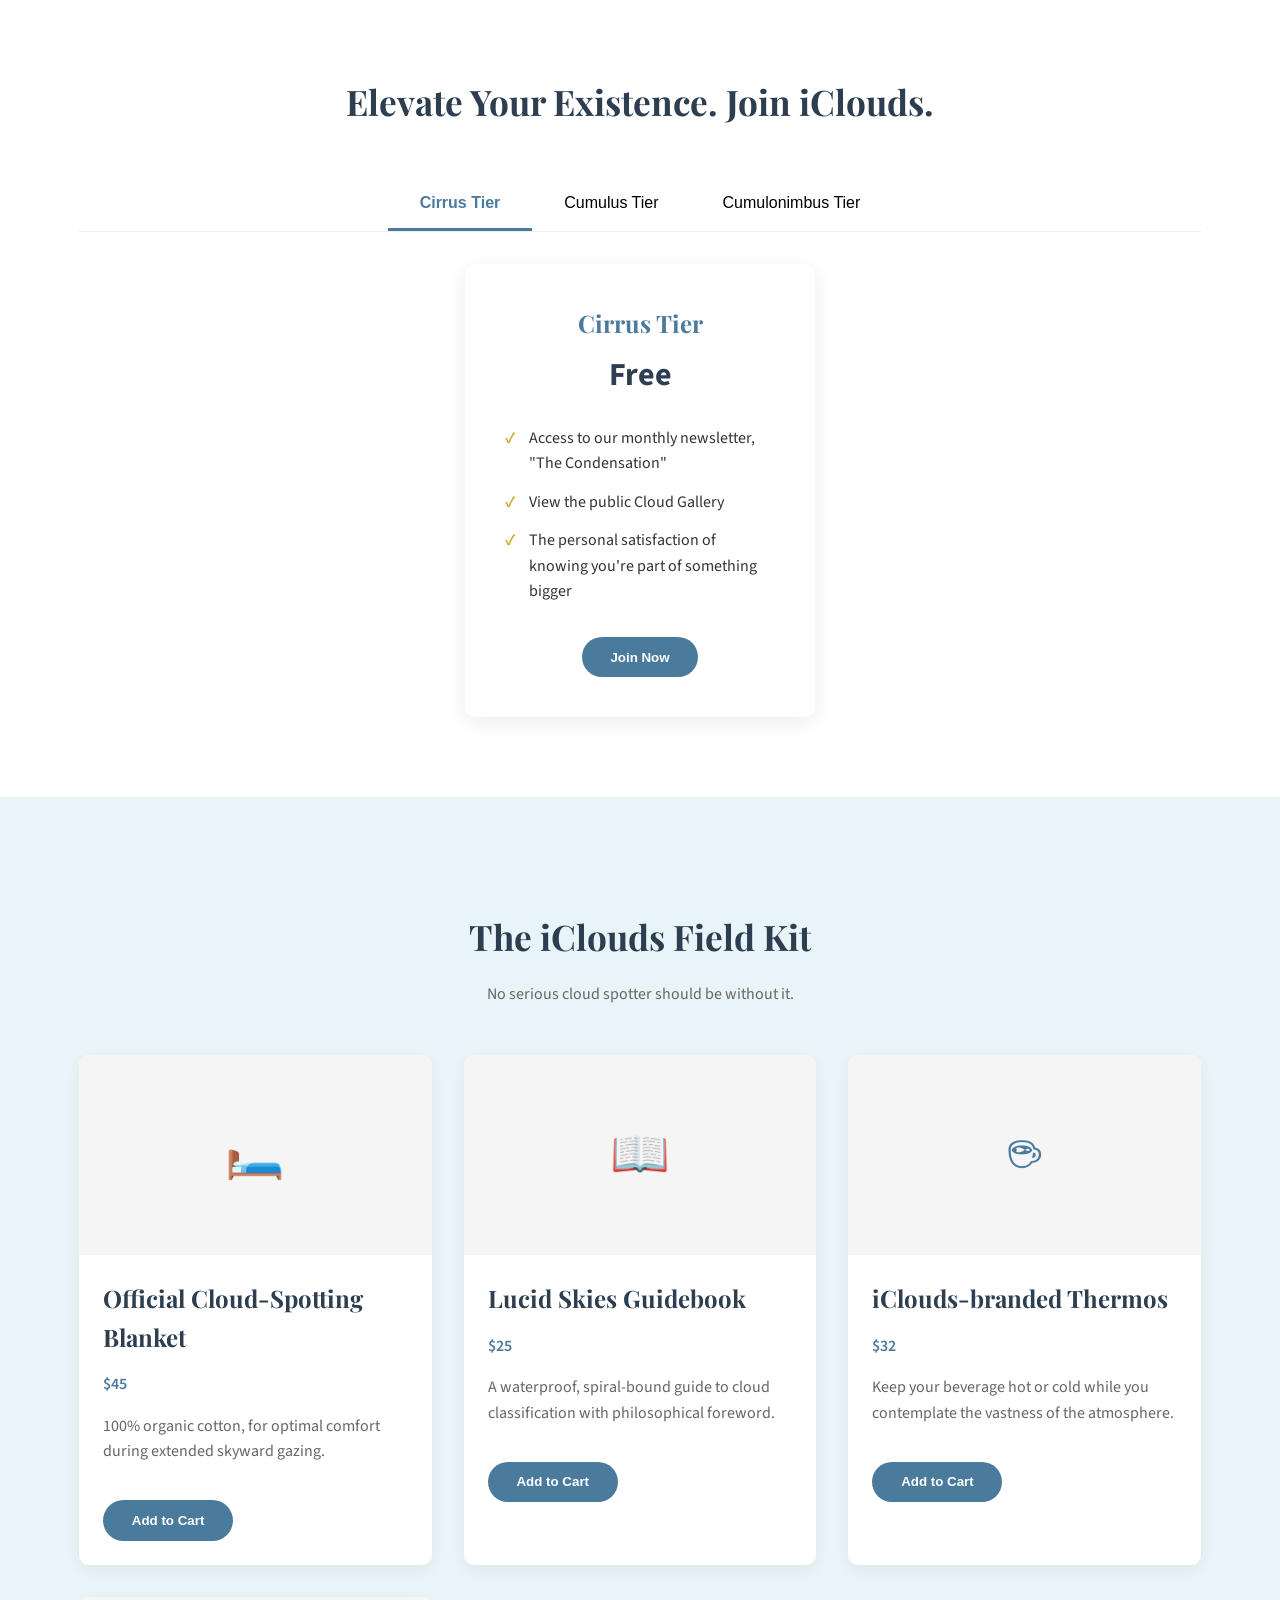
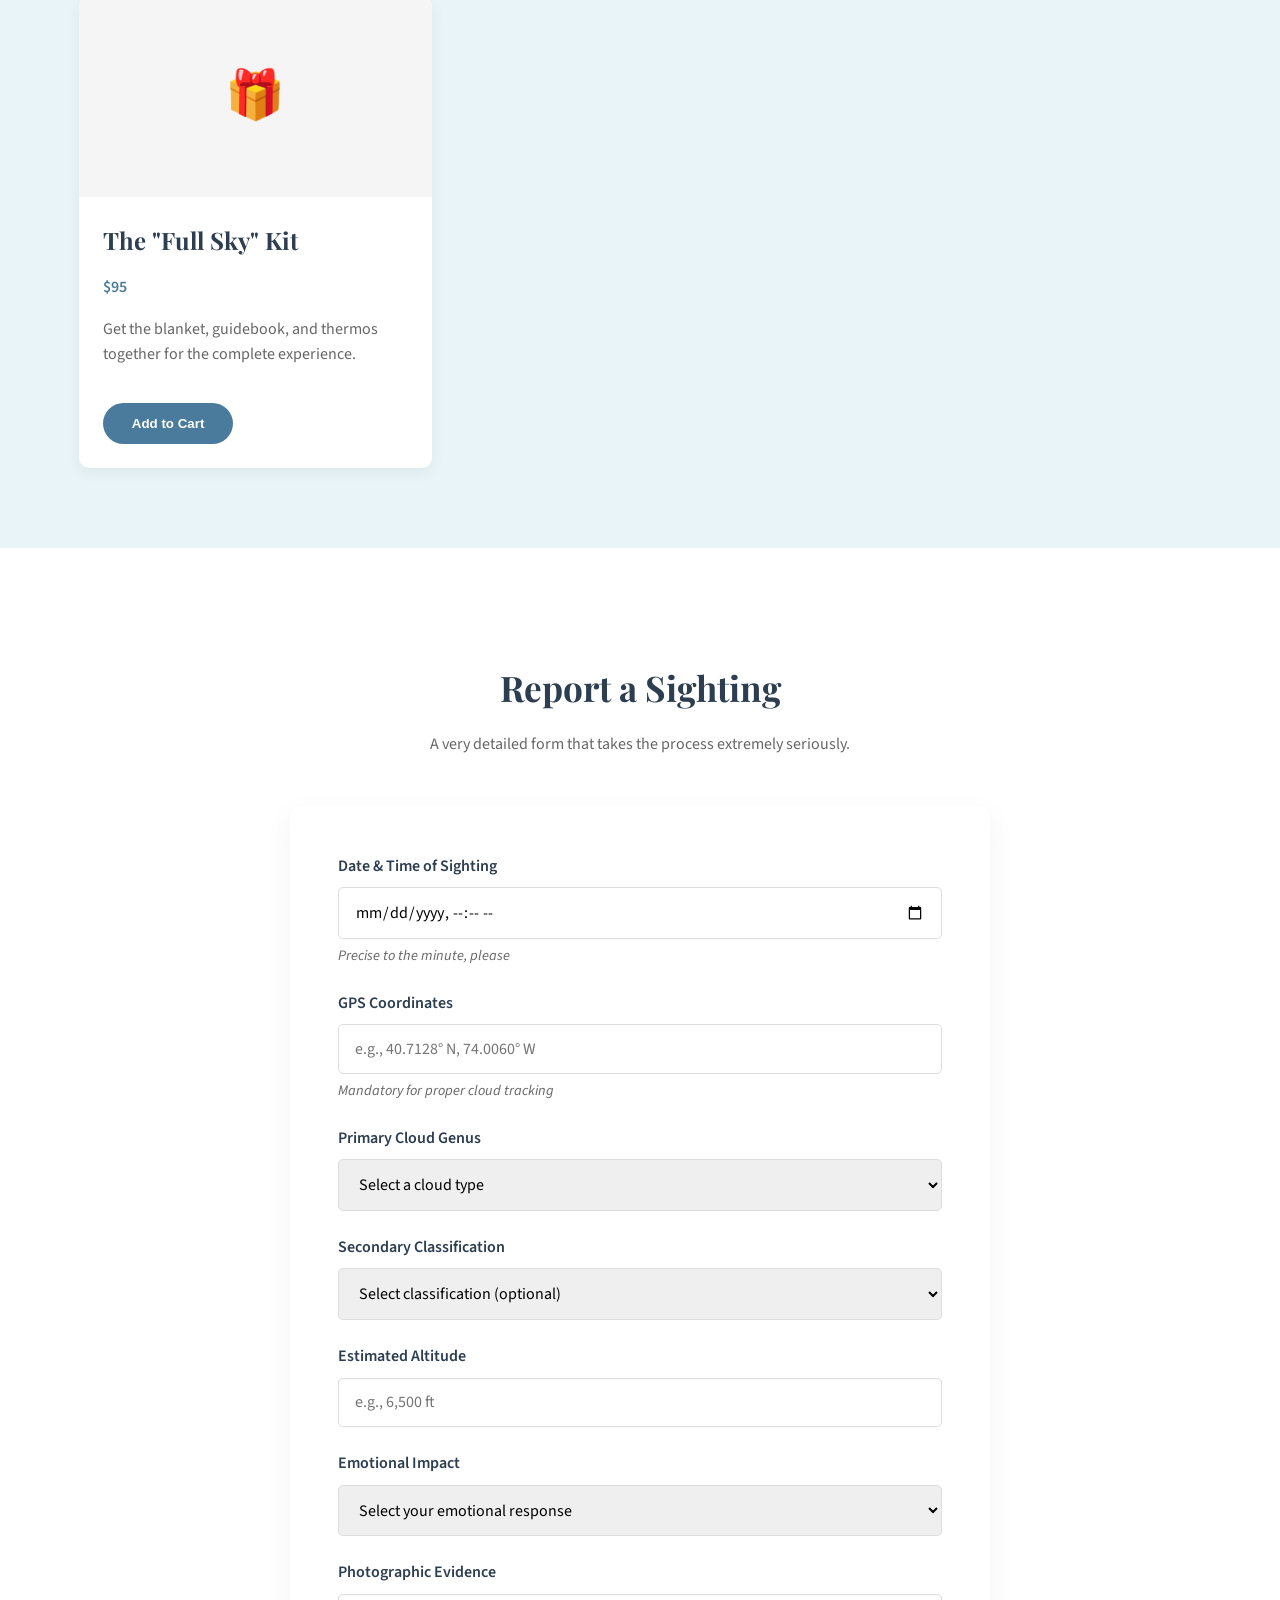
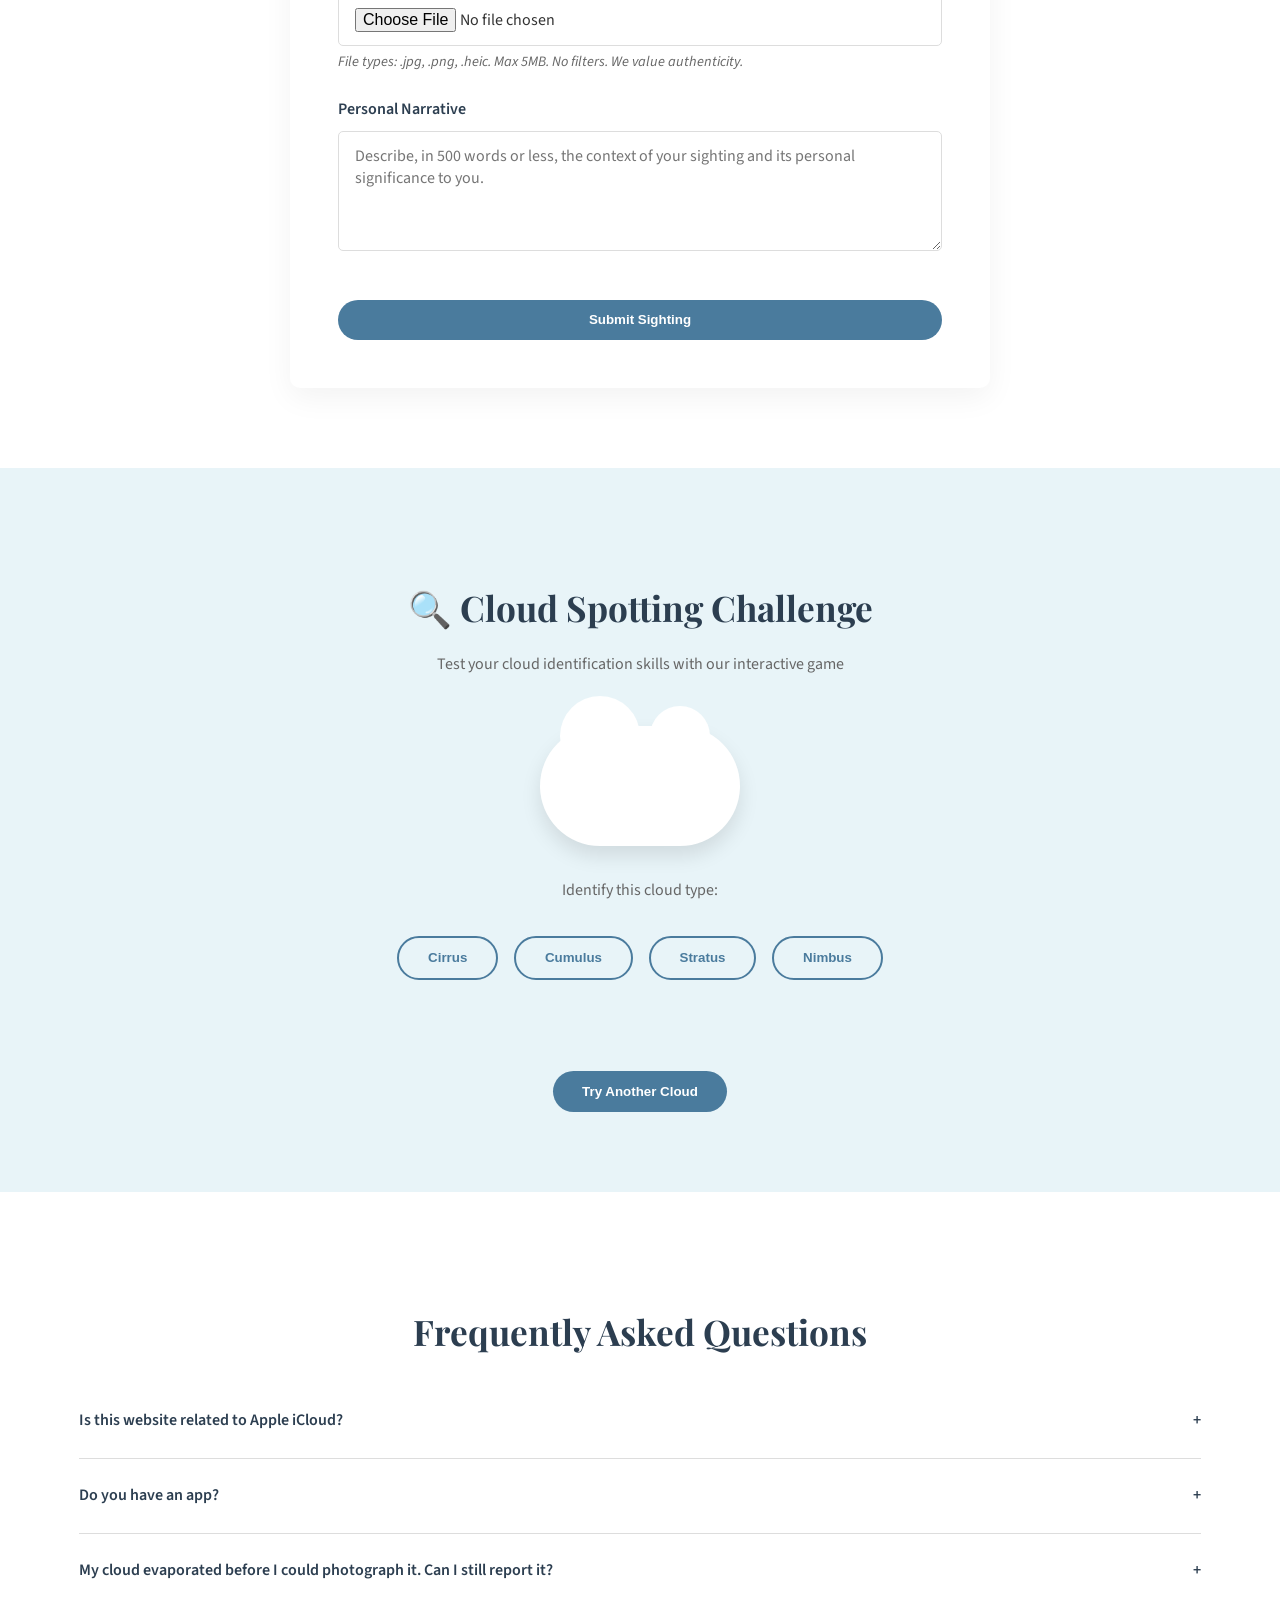
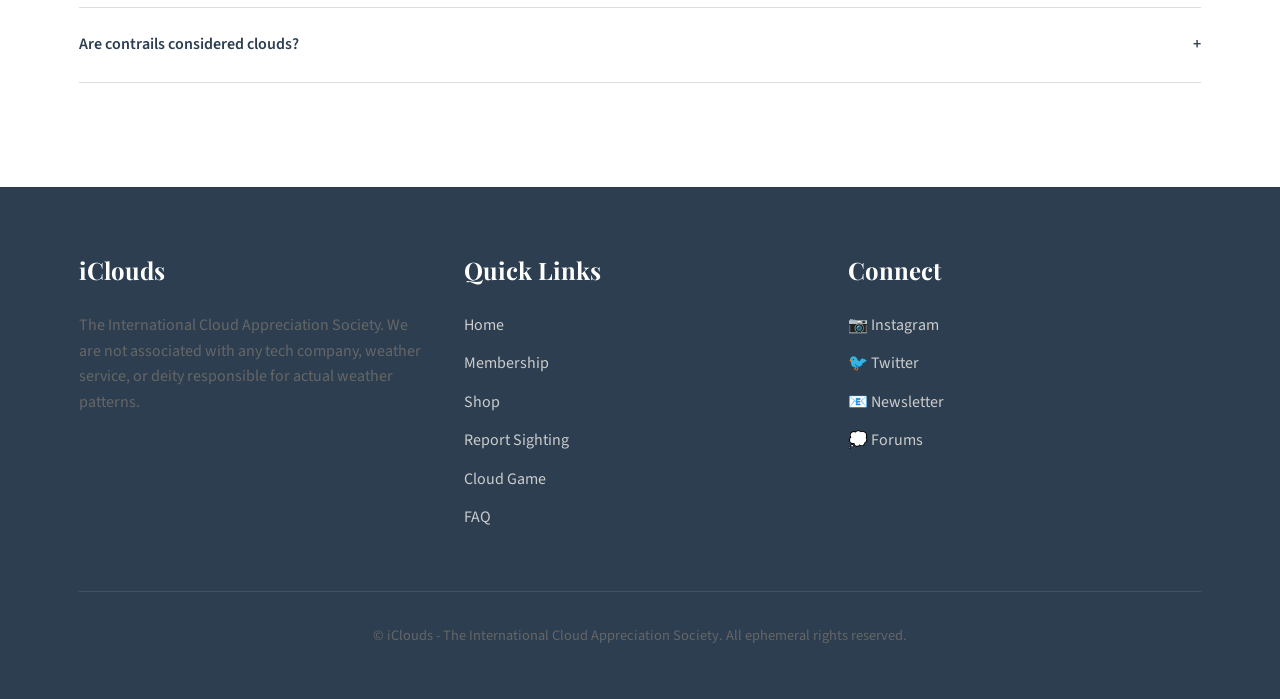
==== commit 7bdfa5a4: "Refine code: remove comments, inline styles, and improve responsive scaling Co-authored-by: kuli1221" ====
--- a/index.html
+++ b/index.html
@@ -8,7 +8,6 @@
     <link rel="stylesheet" href="styles/style.css">
 </head>
 <body>
-<!-- Header -->
 <header>
     <div class="container header-container">
         <div class="logo">
@@ -26,21 +25,20 @@
             </ul>
         </nav>
         <div class="cart-indicator">
-            <button onclick="toggleCart()" class="btn" style="background: transparent; color: var(--dark-blue); border: 1px solid var(--dark-blue); padding: 0.5rem 1rem;">
+            <button onclick="toggleCart()" class="btn cart-btn">
                 🛒 Cart <span id="cart-count">0</span>
             </button>
             <div id="cart-dropdown" class="cart-dropdown">
                 <h4>Your Cloud Collection</h4>
                 <div id="cart-items"></div>
-                <div id="cart-total" style="border-top: 1px solid #eee; padding-top: 1rem; margin-top: 1rem; font-weight: bold;"></div>
-                <button onclick="checkout()" class="btn" style="width: 100%; margin-top: 1rem;">Checkout (Theoretical)</button>
-                <p style="font-size: 0.8rem; margin-top: 0.5rem; font-style: italic;">Note: These are metaphorical clouds. No physical items will be shipped.</p>
+                <div id="cart-total" class="cart-total"></div>
+                <button onclick="checkout()" class="btn btn-full-width">Checkout (Theoretical)</button>
+                <p class="cart-note">Note: These are metaphorical clouds. No physical items will be shipped.</p>
             </div>
         </div>
     </div>
 </header>
 
-<!-- Hero Section -->
 <section class="hero" id="home">
     <div class="container">
         <h1>Look Up.</h1>
@@ -50,7 +48,6 @@
     </div>
 </section>
 
-<!-- Intro Section -->
 <section class="intro">
     <div class="container">
         <h2>In a World of Grounded Concerns, We Champion the Ephemeral.</h2>
@@ -58,7 +55,6 @@
     </div>
 </section>
 
-<!-- Cloud of the Month -->
 <section class="cloud-of-month">
     <div class="container">
         <div class="section-header">
@@ -66,8 +62,7 @@
         </div>
         <div class="cloud-container">
             <div class="cloud-image">
-                <!-- Placeholder for cloud image -->
-                <div style="height: 300px; background: linear-gradient(to bottom, #87CEEB, #E0F7FF); display: flex; align-items: center; justify-content: center; color: white; font-size: 1.5rem;">
+                <div class="cloud-placeholder">
                     Cumulus Mediocris
                 </div>
             </div>
@@ -80,7 +75,6 @@
     </div>
 </section>
 
-<!-- Membership Tiers -->
 <section class="membership" id="membership">
     <div class="container">
         <div class="section-header">
@@ -124,7 +118,7 @@
             <div class="tier-card">
                 <h3>Cumulonimbus Tier</h3>
                 <div class="tier-price">$199/year</div>
-                <p style="font-style: italic; color: var(--accent-gold); margin-bottom: 1rem;">Most Popular</p>
+                <p class="tier-popular">Most Popular</p>
                 <ul class="tier-features">
                     <li>All Cumulus benefits</li>
                     <li>A physical, embossed membership certificate</li>
@@ -136,12 +130,10 @@
             </div>
         </div>
 
-        <!-- Membership Message -->
         <div class="membership-message" id="membership-message"></div>
     </div>
 </section>
 
-<!-- Shop -->
 <section class="shop" id="shop">
     <div class="container">
         <div class="section-header">
@@ -156,7 +148,7 @@
                     <h3>Official Cloud-Spotting Blanket</h3>
                     <p class="product-price">$45</p>
                     <p>100% organic cotton, for optimal comfort during extended skyward gazing.</p>
-                    <button onclick="addToCart('Official Cloud-Spotting Blanket', 45)" class="btn" style="margin-top: 1rem;">Add to Cart</button>
+                    <button onclick="addToCart('Official Cloud-Spotting Blanket', 45)" class="btn btn-add-cart">Add to Cart</button>
                 </div>
             </div>
 
@@ -166,7 +158,7 @@
                     <h3>Lucid Skies Guidebook</h3>
                     <p class="product-price">$25</p>
                     <p>A waterproof, spiral-bound guide to cloud classification with philosophical foreword.</p>
-                    <button onclick="addToCart('Lucid Skies Guidebook', 25)" class="btn" style="margin-top: 1rem;">Add to Cart</button>
+                    <button onclick="addToCart('Lucid Skies Guidebook', 25)" class="btn btn-add-cart">Add to Cart</button>
                 </div>
             </div>
 
@@ -176,7 +168,7 @@
                     <h3>iClouds-branded Thermos</h3>
                     <p class="product-price">$32</p>
                     <p>Keep your beverage hot or cold while you contemplate the vastness of the atmosphere.</p>
-                    <button onclick="addToCart('iClouds-branded Thermos', 32)" class="btn" style="margin-top: 1rem;">Add to Cart</button>
+                    <button onclick="addToCart('iClouds-branded Thermos', 32)" class="btn btn-add-cart">Add to Cart</button>
                 </div>
             </div>
 
@@ -186,14 +178,13 @@
                     <h3>The "Full Sky" Kit</h3>
                     <p class="product-price">$95</p>
                     <p>Get the blanket, guidebook, and thermos together for the complete experience.</p>
-                    <button onclick="addToCart('The Full Sky Kit', 95)" class="btn" style="margin-top: 1rem;">Add to Cart</button>
-                </div>
-            </div>
-        </div>
-    </div>
-</section>
-
-<!-- Sighting Form -->
+                    <button onclick="addToCart('The Full Sky Kit', 95)" class="btn btn-add-cart">Add to Cart</button>
+                </div>
+            </div>
+        </div>
+    </div>
+</section>
+
 <section class="sighting-form" id="sighting">
     <div class="container">
         <div class="section-header">
@@ -271,13 +262,12 @@
                     <textarea id="narrative" name="narrative" placeholder="Describe, in 500 words or less, the context of your sighting and its personal significance to you."></textarea>
                 </div>
 
-                <button type="submit" class="btn" style="width: 100%;">Submit Sighting</button>
+                <button type="submit" class="btn btn-full-width">Submit Sighting</button>
             </form>
         </div>
     </div>
 </section>
 
-<!-- Cloud Game -->
 <section class="cloud-game" id="game">
     <div class="container">
         <div class="section-header">
@@ -298,11 +288,10 @@
 
         <p id="game-result" class="game-result"></p>
 
-        <button onclick="resetGame()" class="btn" style="margin-top: 1rem;">Try Another Cloud</button>
-    </div>
-</section>
-
-<!-- FAQ -->
+        <button onclick="resetGame()" class="btn btn-reset-game">Try Another Cloud</button>
+    </div>
+</section>
+
 <section class="faq" id="faq">
     <div class="container">
         <div class="section-header">
@@ -353,8 +342,6 @@
     </div>
 </section>
 
-<!-- Footer -->
-<!-- Footer -->
 <footer>
     <div class="container">
         <div class="footer-container">
@@ -393,31 +380,23 @@
 </footer>
 
 <script>
-    // Mobile Menu Toggle
     document.querySelector('.mobile-menu-btn').addEventListener('click', function() {
         document.querySelector('nav ul').classList.toggle('active');
     });
 
-    // Tab Switching for Membership Tiers
     const tabBtns = document.querySelectorAll('.tab-btn');
     const tabContents = document.querySelectorAll('.tab-content');
 
     tabBtns.forEach(btn => {
         btn.addEventListener('click', () => {
-            // Remove active class from all buttons and contents
             tabBtns.forEach(b => b.classList.remove('active'));
             tabContents.forEach(c => c.classList.remove('active'));
-
-            // Add active class to clicked button
             btn.classList.add('active');
-
-            // Show corresponding content
             const tabId = btn.getAttribute('data-tab') + '-tab';
             document.getElementById(tabId).classList.add('active');
         });
     });
 
-    // FAQ Accordion
     const faqQuestions = document.querySelectorAll('.faq-question');
 
     faqQuestions.forEach(question => {
@@ -425,17 +404,14 @@
             const answer = question.nextElementSibling;
             const isActive = answer.classList.contains('active');
 
-            // Close all answers
             document.querySelectorAll('.faq-answer').forEach(ans => {
                 ans.classList.remove('active');
             });
 
-            // Update all icons
             document.querySelectorAll('.faq-question span').forEach(icon => {
                 icon.textContent = '+';
             });
 
-            // If this answer wasn't active, open it
             if (!isActive) {
                 answer.classList.add('active');
                 question.querySelector('span').textContent = '−';
@@ -443,7 +419,6 @@
         });
     });
 
-    // === MEMBERSHIP SYSTEM ===
     function joinMembership(tier) {
         const messages = {
             cirrus: "You've chosen the Cirrus Tier - floating gently into our community!",
@@ -456,13 +431,11 @@
                 <h3>⏳ Processing Your Application</h3>
                 <p>${messages[tier]}</p>
                 <p><em>Consulting atmospheric conditions... Checking cloud alignment...</em></p>
-                <div class="loading" style="margin: 1rem 0;">☁️ ⏳ ☁️</div>
+                <div class="loading">☁️ ⏳ ☁️</div>
                 <p>This may take 2-5 business days (or until we see a particularly interesting cloud formation)</p>
                 <button onclick="showWelcomeMessage('${tier}')" class="btn">Simulate Approval</button>
             `;
         messageDiv.style.display = 'block';
-
-        // Scroll to the message
         messageDiv.scrollIntoView({ behavior: 'smooth' });
     }
 
@@ -471,7 +444,7 @@
         messageDiv.innerHTML = `
         <h3>🎉 Membership Approved! 🎉</h3>
         <p>Welcome to iClouds! As a ${tier} member, you now have:</p>
-        <ul style="text-align: left; max-width: 400px; margin: 1rem auto; display: inline-block;">
+        <ul class="welcome-list">
             <li>Permission to look skyward during meetings</li>
             <li>Bragging rights at meteorological parties</li>
             <li>Our sincere appreciation for your excellent taste</li>
@@ -485,15 +458,12 @@
         document.getElementById('membership-message').style.display = 'none';
     }
 
-    // === SHOPPING CART SYSTEM ===
     let cart = [];
     let cartVisible = false;
 
     function addToCart(product, price) {
         cart.push({product, price});
         updateCartDisplay();
-
-        // Show confirmation
         alert(`Added "${product}" to your cart!\n\nRemember: You're purchasing the *idea* of ${product.toLowerCase()}. The existential experience is priceless.`);
     }
 
@@ -541,7 +511,6 @@
         document.getElementById('cart-dropdown').style.display = 'none';
         cartVisible = false;
 
-        // Show humorous checkout process
         setTimeout(() => {
             alert(`💳 Processing your payment of $${total}...\n\nTransaction complete! Your metaphysical cloud products are being prepared for spiritual delivery.\n\nThank you for supporting atmospheric appreciation!`);
             cart = [];
@@ -549,7 +518,6 @@
         }, 1000);
     }
 
-    // Close cart when clicking outside
     document.addEventListener('click', function(event) {
         const cartDropdown = document.getElementById('cart-dropdown');
         const cartButton = document.querySelector('.cart-indicator button');
@@ -560,7 +528,6 @@
         }
     });
 
-    // === FORM ENHANCEMENT ===
     document.getElementById('sightingForm').addEventListener('submit', function(e) {
         e.preventDefault();
 
@@ -569,7 +536,6 @@
         const emotionalImpact = formData.get('emotional-impact');
         const narrative = formData.get('narrative');
 
-        // Add humorous validation
         if (narrative.length < 50) {
             alert("❌ Your narrative is too brief!\n\nPlease provide at least 50 words of profound reflection on this meteorological event. The clouds deserve better.");
             return;
@@ -580,13 +546,11 @@
             return;
         }
 
-        // Show processing animation
         const submitBtn = this.querySelector('button[type="submit"]');
         const originalText = submitBtn.textContent;
         submitBtn.textContent = 'Consulting Atmospheric Records...';
         submitBtn.disabled = true;
 
-        // Simulate processing time
         setTimeout(() => {
             alert(`🌤️ Sighting Successfully Recorded!\n\nYour ${cloudType} sighting has been added to our archives with a classification of "${emotionalImpact}".\n\nThe Cloud Appreciation Committee will review your submission during their next skyward contemplation session.`);
 
@@ -594,7 +558,6 @@
             submitBtn.textContent = originalText;
             submitBtn.disabled = false;
 
-            // Reset character counter if it exists
             const counter = document.getElementById('narrative-counter');
             if (counter) {
                 counter.textContent = '0/500 characters (500 remaining)';
@@ -603,7 +566,6 @@
         }, 2000);
     });
 
-    // Add real-time character counter for narrative
     document.getElementById('narrative').addEventListener('input', function() {
         const charCount = this.value.length;
         const counter = document.getElementById('narrative-counter') ||
@@ -628,9 +590,8 @@
         }
     });
 
-    // === CLOUD GAME ===
     const cloudTypes = ['cirrus', 'cumulus', 'stratus', 'nimbus'];
-    let currentCloud = 'cumulus'; // Default starting cloud
+    let currentCloud = 'cumulus';
 
     function checkAnswer(guess, button) {
         const result = document.getElementById('game-result');
@@ -647,7 +608,6 @@
             button.style.color = 'white';
         }
 
-        // Reset buttons after delay
         setTimeout(() => {
             document.querySelectorAll('.cloud-game .btn').forEach(btn => {
                 btn.style.backgroundColor = '';
@@ -657,27 +617,21 @@
     }
 
     function resetGame() {
-        // Pick a random cloud type
         currentCloud = cloudTypes[Math.floor(Math.random() * cloudTypes.length)];
-
-        // Reset UI
         document.getElementById('game-result').textContent = '';
         document.querySelectorAll('.cloud-game .btn').forEach(btn => {
             btn.style.backgroundColor = '';
             btn.style.color = '';
         });
 
-        // Update cloud visual (simplified - in a real app you'd change the shape)
         const cloudShape = document.querySelector('.cloud-shape');
         cloudShape.style.animation = 'none';
-        cloudShape.offsetHeight; // Trigger reflow
+        cloudShape.offsetHeight;
         cloudShape.style.animation = null;
     }
 
-    // Initialize the game
     resetGame();
 
-    // Smooth scrolling for navigation
     function smoothScroll(targetId) {
         const element = document.getElementById(targetId);
         if (element) {
@@ -688,7 +642,6 @@
         }
     }
 
-    // Social media alerts
     function showSocialAlert(platform) {
         const messages = {
             'Instagram': 'Follow us on Instagram for daily cloud photography and sky-gazing inspiration! 📸☁️',
@@ -699,7 +652,6 @@
         alert(`${platform}:\n\n${messages[platform] || 'Coming soon to a cloud near you!'}`);
     }
 
-    // Newsletter signup
     function showNewsletterSignup() {
         const email = prompt('Enter your email to subscribe to "The Condensation" newsletter:\n\n(Monthly cloud spotting tips, featured sightings, and atmospheric poetry)');
         if (email && email.includes('@')) {
@@ -709,22 +661,17 @@
         }
     }
 
-    // Update all navigation links to use smooth scrolling
     document.addEventListener('DOMContentLoaded', function() {
-        // Update header navigation
         const navLinks = document.querySelectorAll('nav a[href^="#"]');
         navLinks.forEach(link => {
             link.addEventListener('click', function(e) {
                 e.preventDefault();
                 const targetId = this.getAttribute('href').substring(1);
                 smoothScroll(targetId);
-
-                // Close mobile menu if open
                 document.querySelector('nav ul').classList.remove('active');
             });
         });
 
-        // Update footer navigation
         const footerLinks = document.querySelectorAll('.footer-links a[href^="#"]');
         footerLinks.forEach(link => {
             link.addEventListener('click', function(e) {
--- a/styles/style.css
+++ b/styles/style.css
@@ -531,6 +531,13 @@
     position: relative;
     display: inline-block;
     margin-left: 2rem;
+}
+
+.cart-btn {
+    background: transparent !important;
+    color: var(--dark-blue) !important;
+    border: 1px solid var(--dark-blue) !important;
+    padding: 0.5rem 1rem !important;
 }
 
 .cart-dropdown {
@@ -547,6 +554,59 @@
     margin-top: 0.5rem;
 }
 
+.cart-total {
+    border-top: 1px solid #eee;
+    padding-top: 1rem;
+    margin-top: 1rem;
+    font-weight: bold;
+}
+
+.cart-note {
+    font-size: 0.8rem;
+    margin-top: 0.5rem;
+    font-style: italic;
+}
+
+.btn-full-width {
+    width: 100%;
+    margin-top: 1rem;
+}
+
+.btn-add-cart {
+    margin-top: 1rem;
+}
+
+.btn-reset-game {
+    margin-top: 1rem;
+}
+
+.cloud-placeholder {
+    height: 300px;
+    background: linear-gradient(to bottom, #87CEEB, #E0F7FF);
+    display: flex;
+    align-items: center;
+    justify-content: center;
+    color: white;
+    font-size: 1.5rem;
+}
+
+.tier-popular {
+    font-style: italic;
+    color: var(--accent-gold);
+    margin-bottom: 1rem;
+}
+
+.loading {
+    margin: 1rem 0;
+}
+
+.welcome-list {
+    text-align: left;
+    max-width: 400px;
+    margin: 1rem auto;
+    display: inline-block;
+}
+
 /* Membership Message */
 .membership-message {
     display: none;
@@ -626,7 +686,6 @@
         align-items: center;
     }
 
-    /* ADD THESE NEW MOBILE IMPROVEMENTS: */
     .btn, .tab-btn, .footer-links a, nav a {
         min-height: 44px;
         display: flex;
@@ -642,20 +701,43 @@
         min-width: 120px;
     }
 
-    /* Prevent zoom on input focus */
     input, select, textarea {
         font-size: 16px;
     }
-}
-
-/* ADD THIS NEW MEDIA QUERY FOR SMALLER PHONES: */
+
+    .products {
+        grid-template-columns: 1fr;
+    }
+
+    .form-container {
+        padding: 1.5rem;
+    }
+}
+
 @media (max-width: 480px) {
     .cart-dropdown {
-        width: 280px;
-        right: -50px;
+        width: calc(100vw - 40px);
+        right: -10px;
     }
 
     .cart-indicator {
-        margin-left: 1rem;
+        margin-left: 0.5rem;
+    }
+
+    .hero h1 {
+        font-size: 2rem;
+    }
+
+    .hero p {
+        font-size: 1rem;
+    }
+
+    .tabs {
+        flex-wrap: wrap;
+    }
+
+    .tab-btn {
+        padding: 0.8rem 1rem;
+        font-size: 0.9rem;
     }
 }
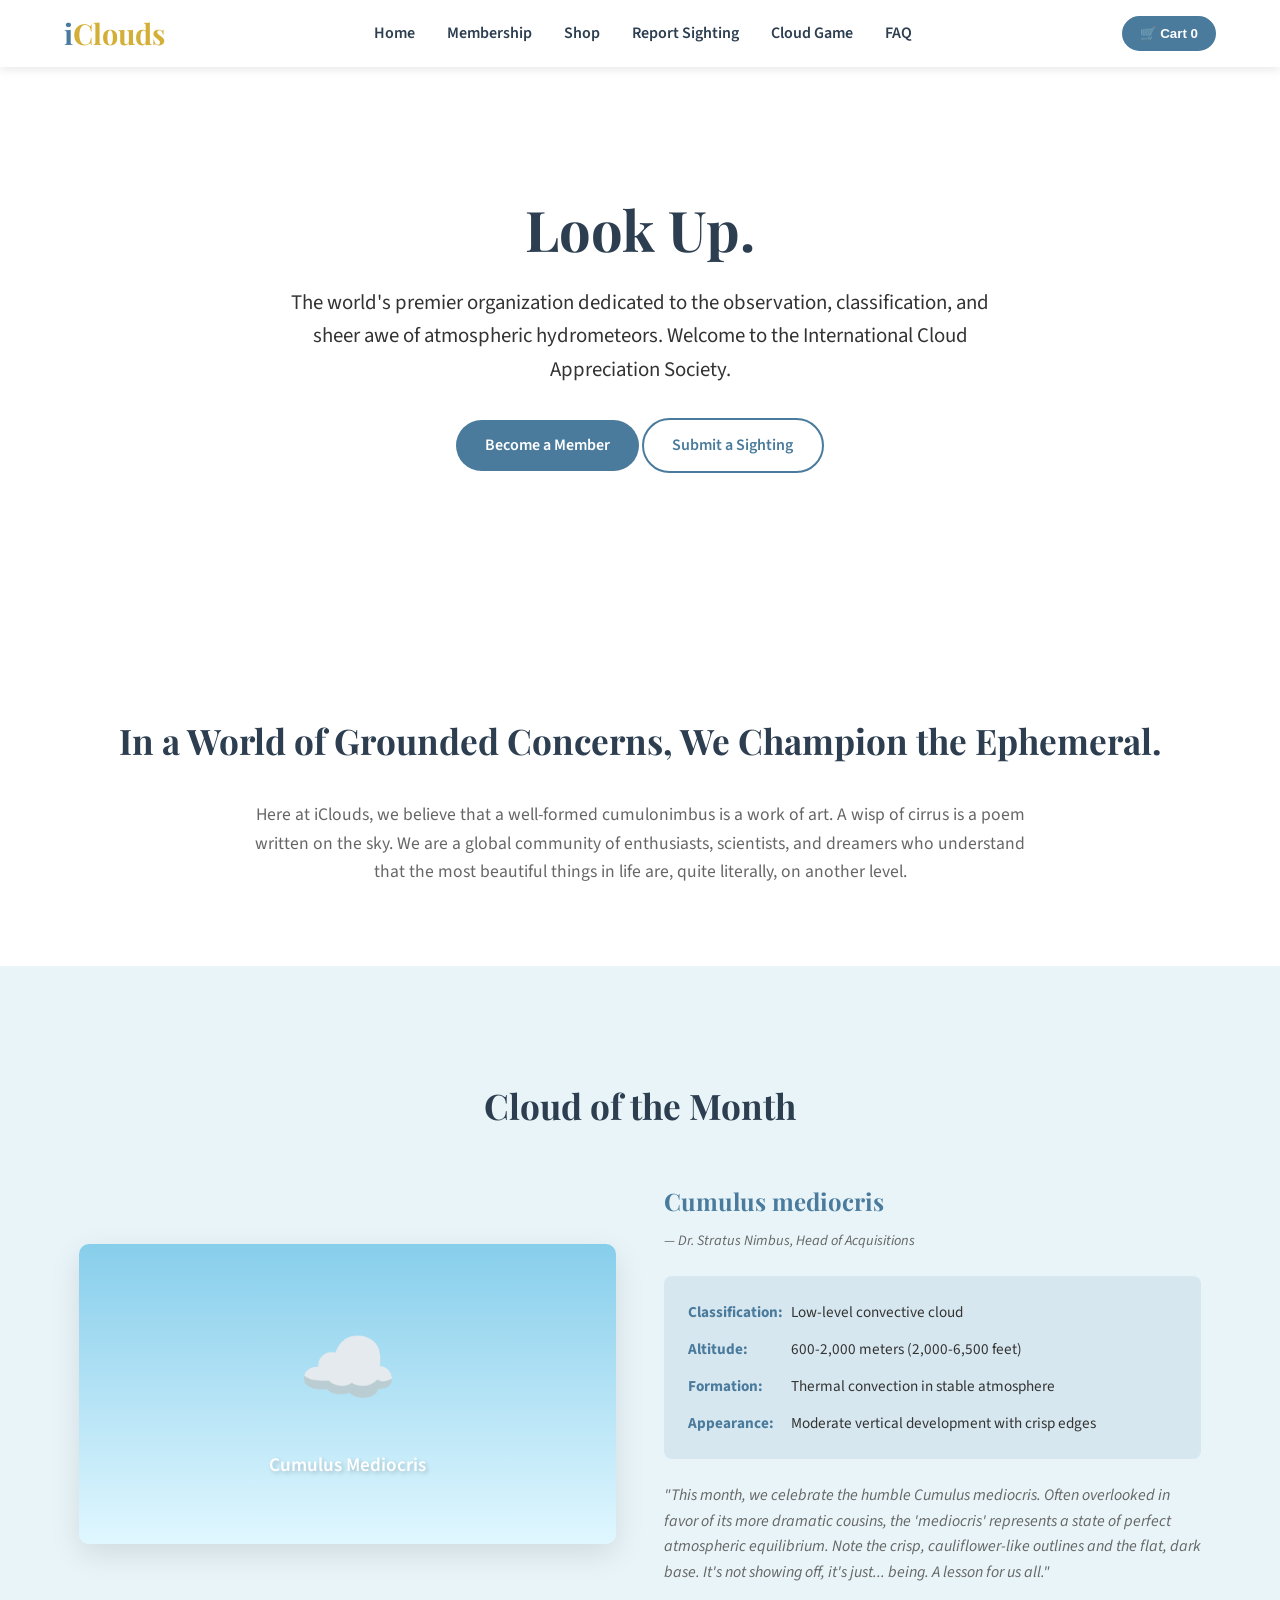
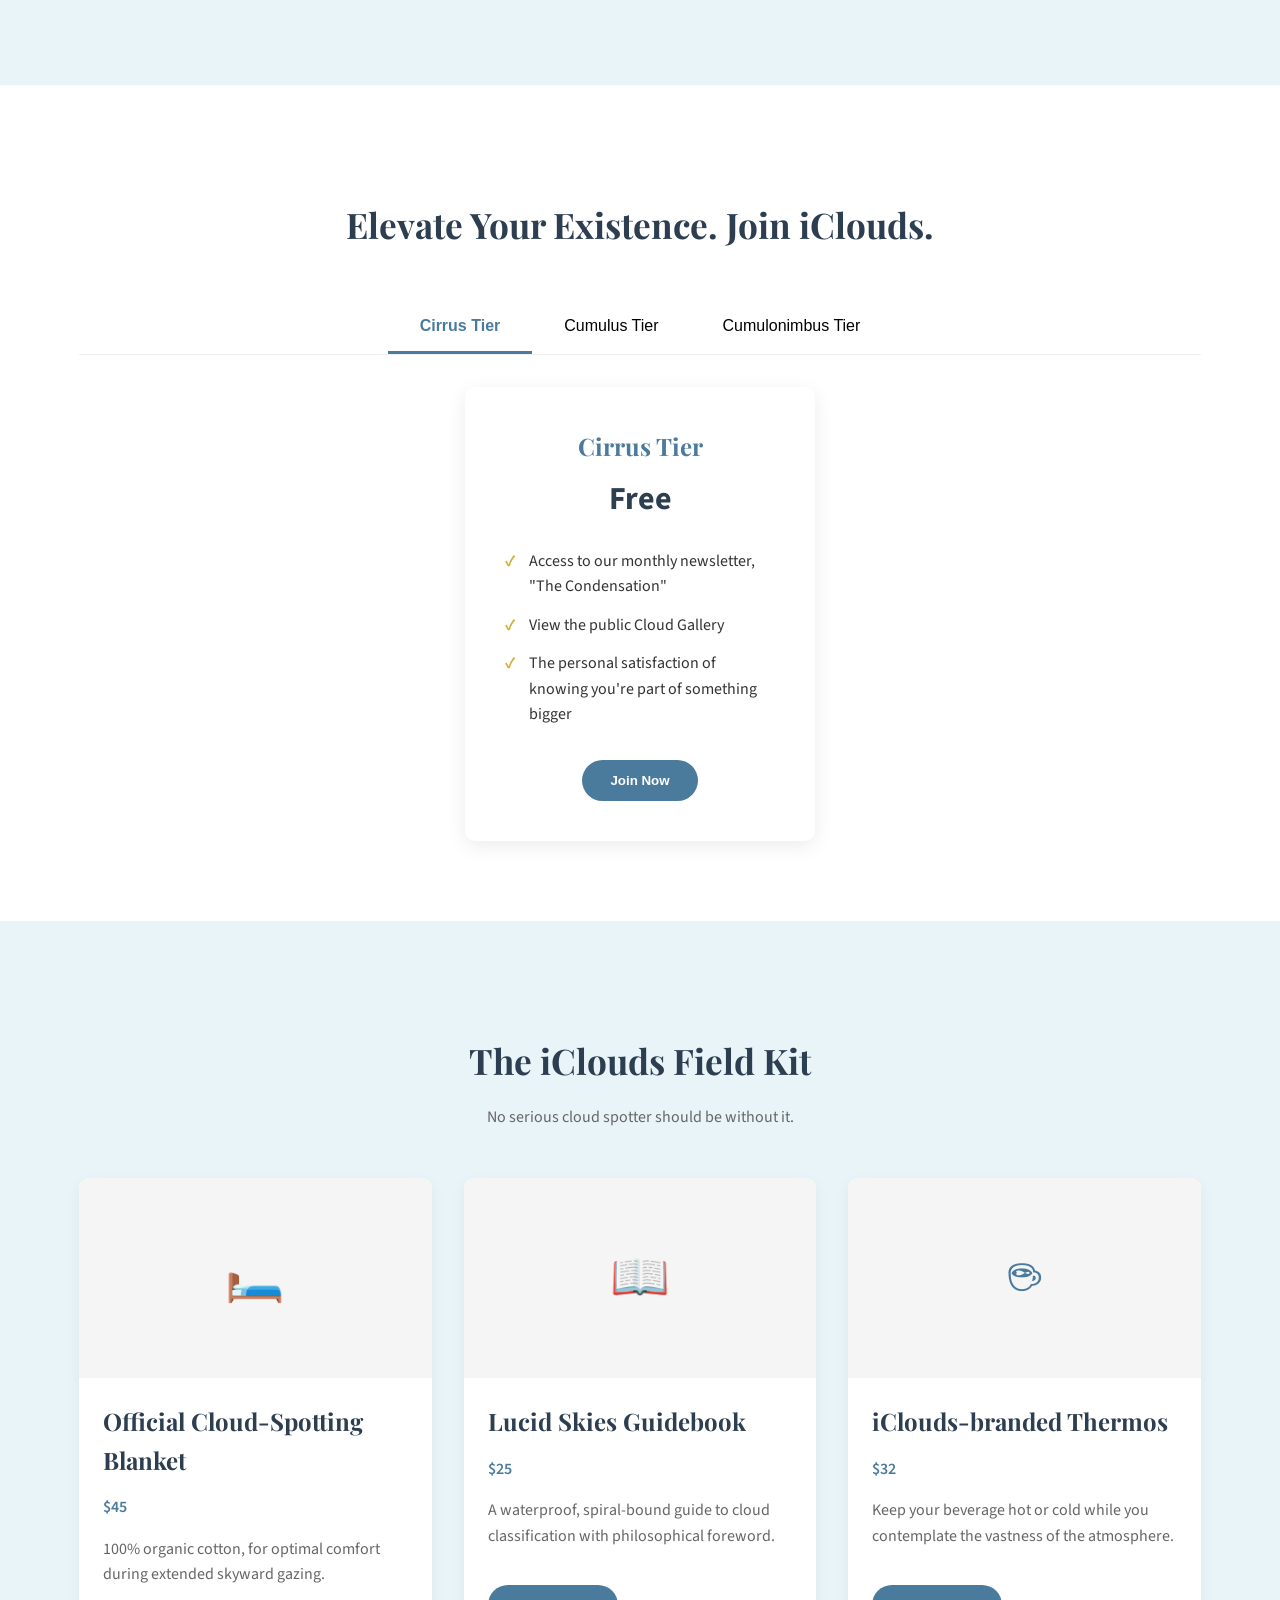
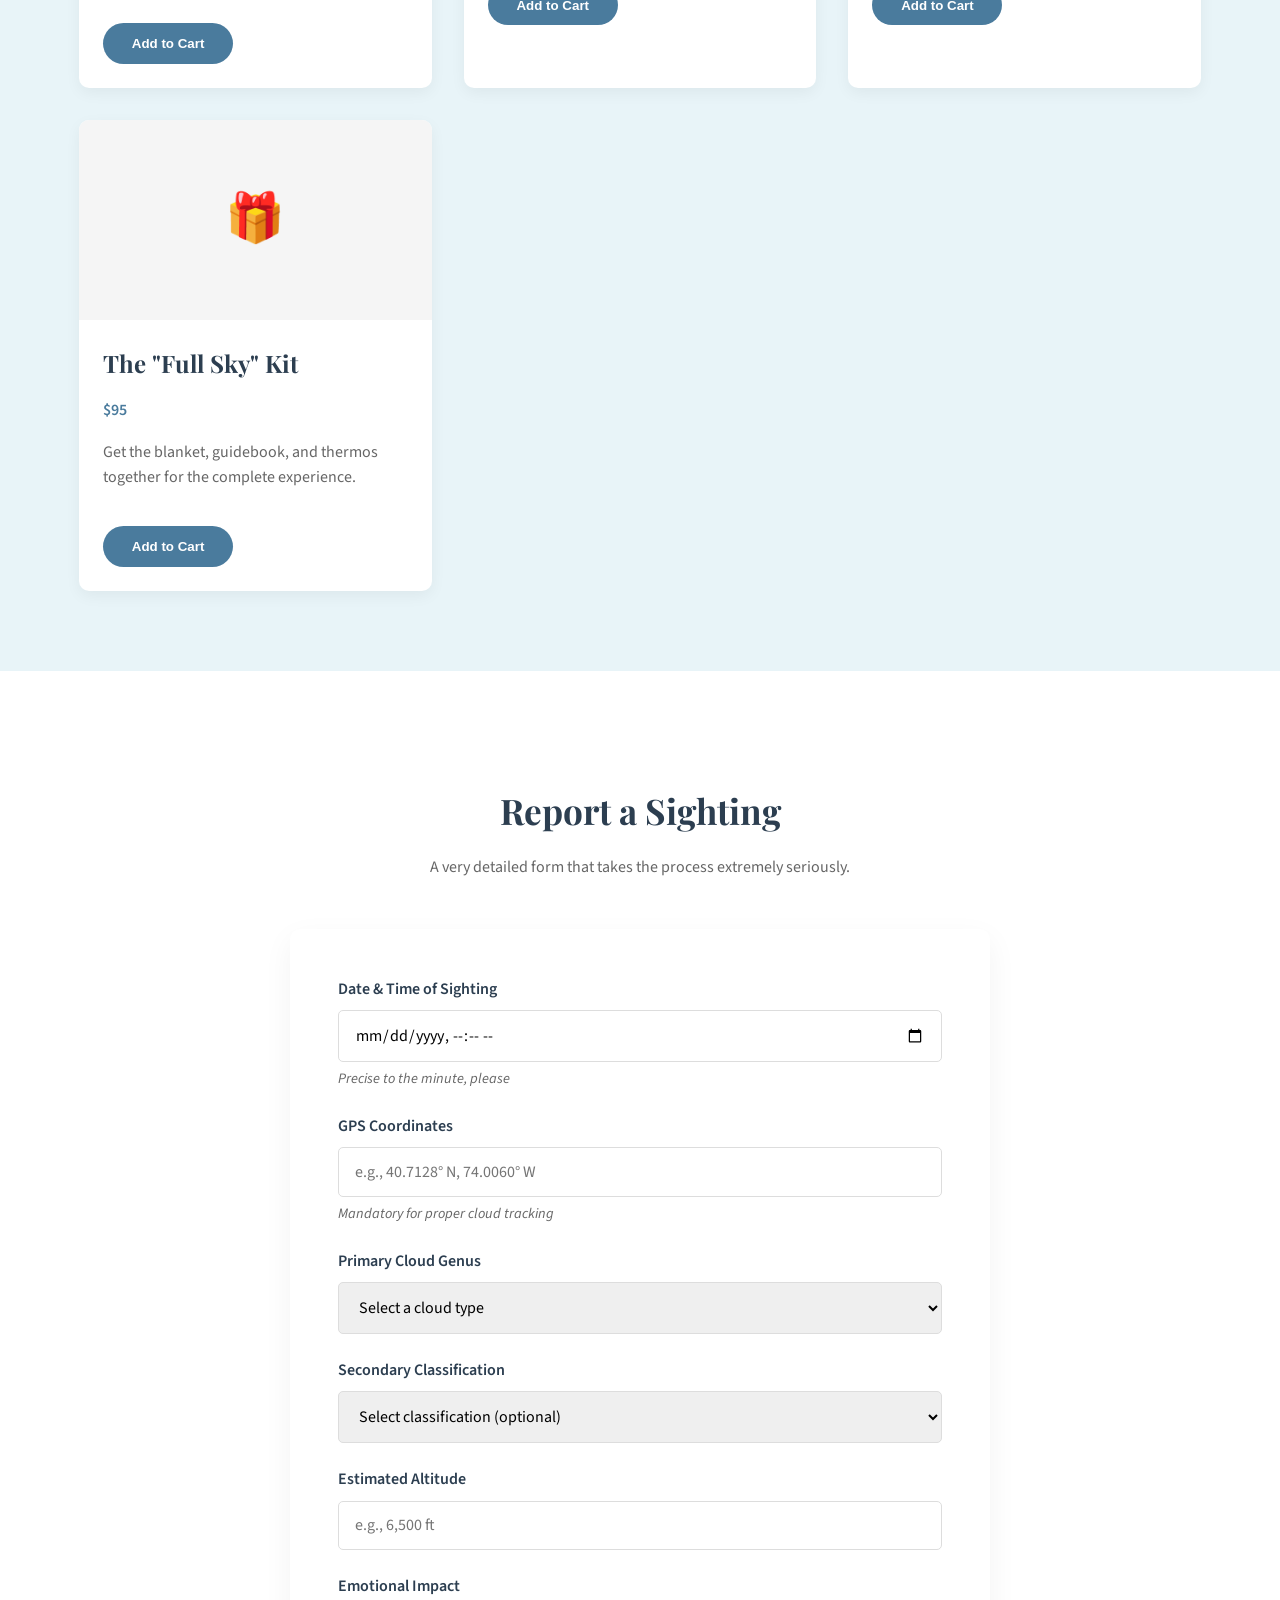
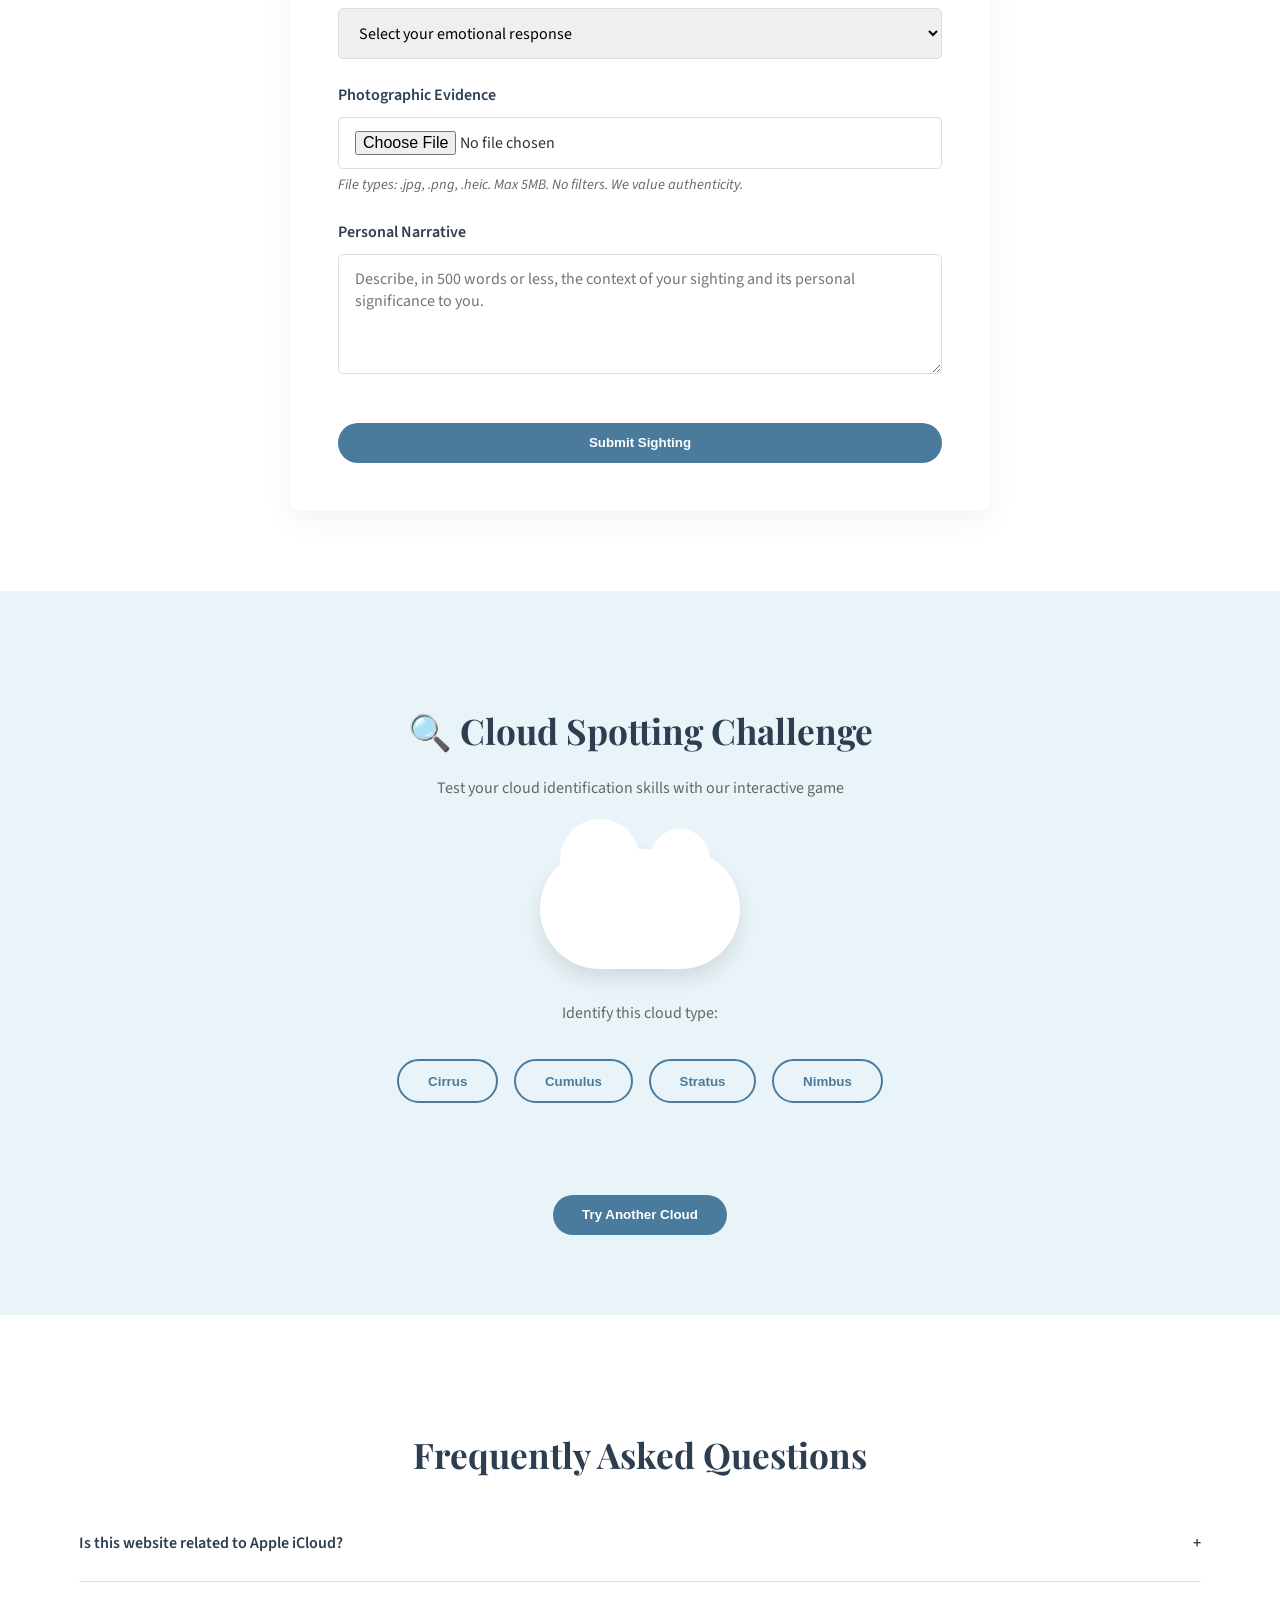
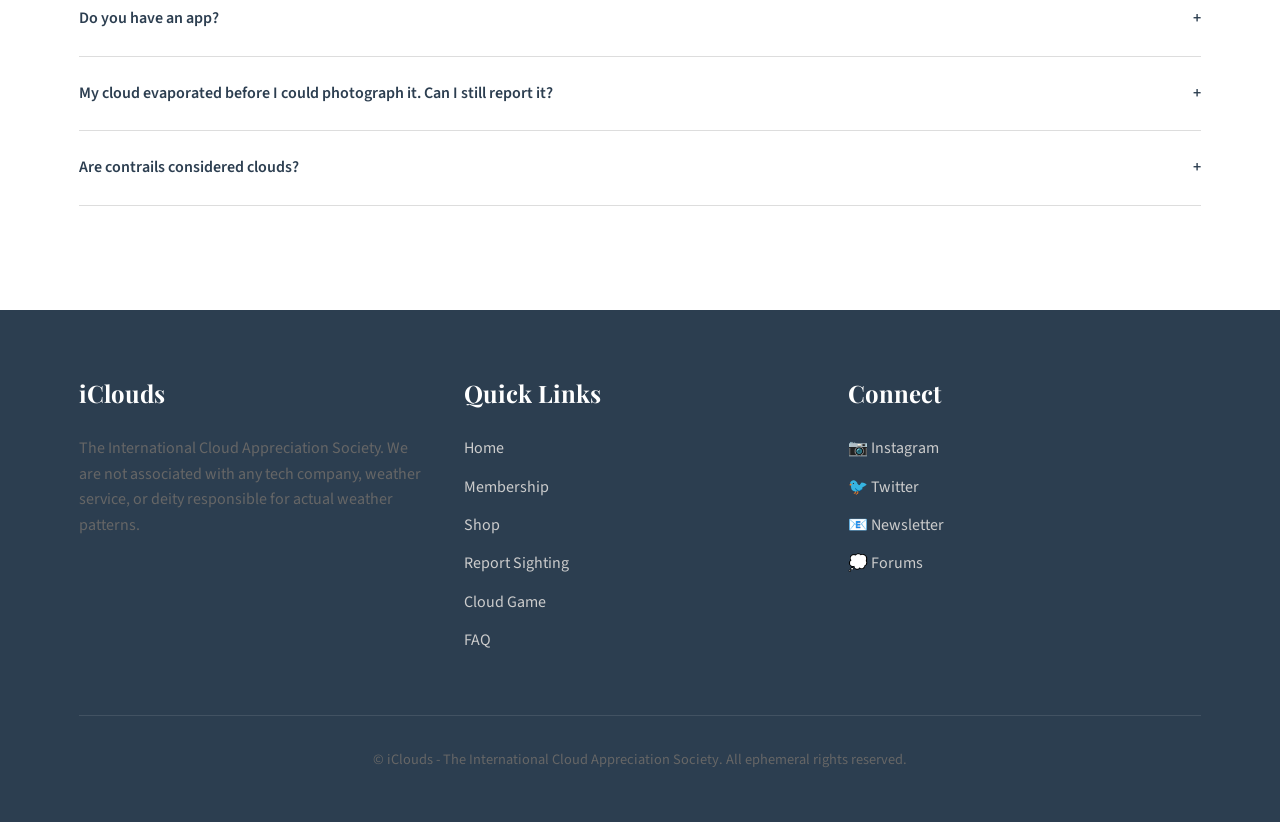
==== commit 044e16df: "Implement UX improvements: external JS, toast notifications, better cart visibility, enhanced cloud " ====
--- a/index.html
+++ b/index.html
@@ -10,7 +10,7 @@
 <body>
 <header>
     <div class="container header-container">
-        <div class="logo">
+        <div class="logo" title="Scroll to top">
             <h1>i<span>Clouds</span></h1>
         </div>
         <button class="mobile-menu-btn">☰</button>
@@ -63,13 +63,28 @@
         <div class="cloud-container">
             <div class="cloud-image">
                 <div class="cloud-placeholder">
-                    Cumulus Mediocris
+                    <div class="cloud-visual">☁️</div>
+                    <div class="cloud-label">Cumulus Mediocris</div>
                 </div>
             </div>
             <div class="cloud-content">
                 <h3>Cumulus mediocris</h3>
                 <p class="cloud-author">— Dr. Stratus Nimbus, Head of Acquisitions</p>
-                <p>"This month, we celebrate the humble <em>Cumulus mediocris</em>. Often overlooked in favor of its more dramatic cousins, the 'mediocris' represents a state of perfect atmospheric equilibrium. Note the crisp, cauliflower-like outlines and the flat, dark base. It's not showing off, it's just... being. A lesson for us all."</p>
+                <div class="cloud-details">
+                    <div class="cloud-detail-item">
+                        <strong>Classification:</strong> Low-level convective cloud
+                    </div>
+                    <div class="cloud-detail-item">
+                        <strong>Altitude:</strong> 600-2,000 meters (2,000-6,500 feet)
+                    </div>
+                    <div class="cloud-detail-item">
+                        <strong>Formation:</strong> Thermal convection in stable atmosphere
+                    </div>
+                    <div class="cloud-detail-item">
+                        <strong>Appearance:</strong> Moderate vertical development with crisp edges
+                    </div>
+                </div>
+                <p class="cloud-description">"This month, we celebrate the humble <em>Cumulus mediocris</em>. Often overlooked in favor of its more dramatic cousins, the 'mediocris' represents a state of perfect atmospheric equilibrium. Note the crisp, cauliflower-like outlines and the flat, dark base. It's not showing off, it's just... being. A lesson for us all."</p>
             </div>
         </div>
     </div>
@@ -379,308 +394,6 @@
     </div>
 </footer>
 
-<script>
-    document.querySelector('.mobile-menu-btn').addEventListener('click', function() {
-        document.querySelector('nav ul').classList.toggle('active');
-    });
-
-    const tabBtns = document.querySelectorAll('.tab-btn');
-    const tabContents = document.querySelectorAll('.tab-content');
-
-    tabBtns.forEach(btn => {
-        btn.addEventListener('click', () => {
-            tabBtns.forEach(b => b.classList.remove('active'));
-            tabContents.forEach(c => c.classList.remove('active'));
-            btn.classList.add('active');
-            const tabId = btn.getAttribute('data-tab') + '-tab';
-            document.getElementById(tabId).classList.add('active');
-        });
-    });
-
-    const faqQuestions = document.querySelectorAll('.faq-question');
-
-    faqQuestions.forEach(question => {
-        question.addEventListener('click', () => {
-            const answer = question.nextElementSibling;
-            const isActive = answer.classList.contains('active');
-
-            document.querySelectorAll('.faq-answer').forEach(ans => {
-                ans.classList.remove('active');
-            });
-
-            document.querySelectorAll('.faq-question span').forEach(icon => {
-                icon.textContent = '+';
-            });
-
-            if (!isActive) {
-                answer.classList.add('active');
-                question.querySelector('span').textContent = '−';
-            }
-        });
-    });
-
-    function joinMembership(tier) {
-        const messages = {
-            cirrus: "You've chosen the Cirrus Tier - floating gently into our community!",
-            cumulus: "Cumulus Tier selected - you're building something substantial!",
-            cumulonimbus: "Cumulonimbus Tier - prepare for a storm of exclusive benefits!"
-        };
-
-        const messageDiv = document.getElementById('membership-message');
-        messageDiv.innerHTML = `
-                <h3>⏳ Processing Your Application</h3>
-                <p>${messages[tier]}</p>
-                <p><em>Consulting atmospheric conditions... Checking cloud alignment...</em></p>
-                <div class="loading">☁️ ⏳ ☁️</div>
-                <p>This may take 2-5 business days (or until we see a particularly interesting cloud formation)</p>
-                <button onclick="showWelcomeMessage('${tier}')" class="btn">Simulate Approval</button>
-            `;
-        messageDiv.style.display = 'block';
-        messageDiv.scrollIntoView({ behavior: 'smooth' });
-    }
-
-    function showWelcomeMessage(tier) {
-        const messageDiv = document.getElementById('membership-message');
-        messageDiv.innerHTML = `
-        <h3>🎉 Membership Approved! 🎉</h3>
-        <p>Welcome to iClouds! As a ${tier} member, you now have:</p>
-        <ul class="welcome-list">
-            <li>Permission to look skyward during meetings</li>
-            <li>Bragging rights at meteorological parties</li>
-            <li>Our sincere appreciation for your excellent taste</li>
-        </ul>
-        <p><strong>Pro Tip:</strong> Your membership card will arrive via cumulus mail (allow 4-6 weeks)</p>
-        <button onclick="closeMembershipMessage()" class="btn">Begin Cloud Appreciation</button>
-    `;
-    }
-
-    function closeMembershipMessage() {
-        document.getElementById('membership-message').style.display = 'none';
-    }
-
-    let cart = [];
-    let cartVisible = false;
-
-    function addToCart(product, price) {
-        cart.push({product, price});
-        updateCartDisplay();
-        alert(`Added "${product}" to your cart!\n\nRemember: You're purchasing the *idea* of ${product.toLowerCase()}. The existential experience is priceless.`);
-    }
-
-    function toggleCart() {
-        const dropdown = document.getElementById('cart-dropdown');
-        cartVisible = !cartVisible;
-        dropdown.style.display = cartVisible ? 'block' : 'none';
-    }
-
-    function updateCartDisplay() {
-        document.getElementById('cart-count').textContent = cart.length;
-
-        const cartItems = document.getElementById('cart-items');
-        const cartTotal = document.getElementById('cart-total');
-
-        if (cart.length === 0) {
-            cartItems.innerHTML = '<p>Your cart is as empty as a clear blue sky.</p>';
-            cartTotal.textContent = '';
-            return;
-        }
-
-        let itemsHTML = '';
-        let total = 0;
-
-        cart.forEach(item => {
-            itemsHTML += `<div style="display: flex; justify-content: space-between; margin-bottom: 0.5rem;">
-                    <span>${item.product}</span>
-                    <span>$${item.price}</span>
-                </div>`;
-            total += item.price;
-        });
-
-        cartItems.innerHTML = itemsHTML;
-        cartTotal.textContent = `Total: $${total} (metaphorical dollars)`;
-    }
-
-    function checkout() {
-        if (cart.length === 0) {
-            alert("Your cart is empty! Add some cloud-inspired merchandise first.");
-            return;
-        }
-
-        const total = cart.reduce((sum, item) => sum + item.price, 0);
-
-        document.getElementById('cart-dropdown').style.display = 'none';
-        cartVisible = false;
-
-        setTimeout(() => {
-            alert(`💳 Processing your payment of $${total}...\n\nTransaction complete! Your metaphysical cloud products are being prepared for spiritual delivery.\n\nThank you for supporting atmospheric appreciation!`);
-            cart = [];
-            updateCartDisplay();
-        }, 1000);
-    }
-
-    document.addEventListener('click', function(event) {
-        const cartDropdown = document.getElementById('cart-dropdown');
-        const cartButton = document.querySelector('.cart-indicator button');
-
-        if (!cartButton.contains(event.target) && !cartDropdown.contains(event.target)) {
-            cartDropdown.style.display = 'none';
-            cartVisible = false;
-        }
-    });
-
-    document.getElementById('sightingForm').addEventListener('submit', function(e) {
-        e.preventDefault();
-
-        const formData = new FormData(this);
-        const cloudType = formData.get('cloud-type');
-        const emotionalImpact = formData.get('emotional-impact');
-        const narrative = formData.get('narrative');
-
-        if (narrative.length < 50) {
-            alert("❌ Your narrative is too brief!\n\nPlease provide at least 50 words of profound reflection on this meteorological event. The clouds deserve better.");
-            return;
-        }
-
-        if (narrative.length > 500) {
-            alert("☁️ Whoa there, Shakespeare!\n\nYour narrative exceeds 500 words. While we appreciate your enthusiasm, please condense your atmospheric poetry.");
-            return;
-        }
-
-        const submitBtn = this.querySelector('button[type="submit"]');
-        const originalText = submitBtn.textContent;
-        submitBtn.textContent = 'Consulting Atmospheric Records...';
-        submitBtn.disabled = true;
-
-        setTimeout(() => {
-            alert(`🌤️ Sighting Successfully Recorded!\n\nYour ${cloudType} sighting has been added to our archives with a classification of "${emotionalImpact}".\n\nThe Cloud Appreciation Committee will review your submission during their next skyward contemplation session.`);
-
-            this.reset();
-            submitBtn.textContent = originalText;
-            submitBtn.disabled = false;
-
-            const counter = document.getElementById('narrative-counter');
-            if (counter) {
-                counter.textContent = '0/500 characters (500 remaining)';
-                counter.style.color = '#666';
-            }
-        }, 2000);
-    });
-
-    document.getElementById('narrative').addEventListener('input', function() {
-        const charCount = this.value.length;
-        const counter = document.getElementById('narrative-counter') ||
-            (function() {
-                const counter = document.createElement('div');
-                counter.id = 'narrative-counter';
-                counter.style.fontSize = '0.8rem';
-                counter.style.color = '#666';
-                counter.style.marginTop = '0.5rem';
-                this.parentNode.appendChild(counter);
-                return counter;
-            }).call(this);
-
-        counter.textContent = `${charCount}/500 characters (${500 - charCount} remaining)`;
-
-        if (charCount > 450) {
-            counter.style.color = '#e74c3c';
-        } else if (charCount > 400) {
-            counter.style.color = '#f39c12';
-        } else {
-            counter.style.color = '#666';
-        }
-    });
-
-    const cloudTypes = ['cirrus', 'cumulus', 'stratus', 'nimbus'];
-    let currentCloud = 'cumulus';
-
-    function checkAnswer(guess, button) {
-        const result = document.getElementById('game-result');
-
-        if (guess === currentCloud) {
-            result.textContent = "✅ Correct! You're a natural cloud spotter!";
-            result.style.color = '#27ae60';
-            button.style.backgroundColor = '#27ae60';
-            button.style.color = 'white';
-        } else {
-            result.textContent = `❌ Not quite! That was a ${currentCloud} cloud. Keep practicing!`;
-            result.style.color = '#e74c3c';
-            button.style.backgroundColor = '#e74c3c';
-            button.style.color = 'white';
-        }
-
-        setTimeout(() => {
-            document.querySelectorAll('.cloud-game .btn').forEach(btn => {
-                btn.style.backgroundColor = '';
-                btn.style.color = '';
-            });
-        }, 3000);
-    }
-
-    function resetGame() {
-        currentCloud = cloudTypes[Math.floor(Math.random() * cloudTypes.length)];
-        document.getElementById('game-result').textContent = '';
-        document.querySelectorAll('.cloud-game .btn').forEach(btn => {
-            btn.style.backgroundColor = '';
-            btn.style.color = '';
-        });
-
-        const cloudShape = document.querySelector('.cloud-shape');
-        cloudShape.style.animation = 'none';
-        cloudShape.offsetHeight;
-        cloudShape.style.animation = null;
-    }
-
-    resetGame();
-
-    function smoothScroll(targetId) {
-        const element = document.getElementById(targetId);
-        if (element) {
-            element.scrollIntoView({
-                behavior: 'smooth',
-                block: 'start'
-            });
-        }
-    }
-
-    function showSocialAlert(platform) {
-        const messages = {
-            'Instagram': 'Follow us on Instagram for daily cloud photography and sky-gazing inspiration! 📸☁️',
-            'Twitter': 'Join the conversation on Twitter using #iCloudsAppreciation! 🐦🌤️',
-            'Forums': 'Our member forums are where serious cloud discussions happen. Join to participate! 💭⛅'
-        };
-
-        alert(`${platform}:\n\n${messages[platform] || 'Coming soon to a cloud near you!'}`);
-    }
-
-    function showNewsletterSignup() {
-        const email = prompt('Enter your email to subscribe to "The Condensation" newsletter:\n\n(Monthly cloud spotting tips, featured sightings, and atmospheric poetry)');
-        if (email && email.includes('@')) {
-            alert('Thank you! You\'ve been added to our newsletter. Check your inbox for a confirmation cloud. 📧☁️');
-        } else if (email) {
-            alert('That doesn\'t look like a valid email address. Please try again with a real cloud... I mean, email. 🌥️');
-        }
-    }
-
-    document.addEventListener('DOMContentLoaded', function() {
-        const navLinks = document.querySelectorAll('nav a[href^="#"]');
-        navLinks.forEach(link => {
-            link.addEventListener('click', function(e) {
-                e.preventDefault();
-                const targetId = this.getAttribute('href').substring(1);
-                smoothScroll(targetId);
-                document.querySelector('nav ul').classList.remove('active');
-            });
-        });
-
-        const footerLinks = document.querySelectorAll('.footer-links a[href^="#"]');
-        footerLinks.forEach(link => {
-            link.addEventListener('click', function(e) {
-                e.preventDefault();
-                const targetId = this.getAttribute('href').substring(1);
-                smoothScroll(targetId);
-            });
-        });
-    });
-</script>
+<script src="scripts/main.js"></script>
 </body>
 </html>
--- a/styles/style.css
+++ b/styles/style.css
@@ -77,6 +77,12 @@
 .logo {
     display: flex;
     align-items: center;
+    cursor: pointer;
+    transition: transform 0.2s;
+}
+
+.logo:hover {
+    transform: scale(1.05);
 }
 
 .logo h1 {
@@ -534,10 +540,16 @@
 }
 
 .cart-btn {
-    background: transparent !important;
-    color: var(--dark-blue) !important;
-    border: 1px solid var(--dark-blue) !important;
+    background: var(--primary-blue) !important;
+    color: white !important;
+    border: 2px solid var(--primary-blue) !important;
     padding: 0.5rem 1rem !important;
+    font-weight: 600 !important;
+}
+
+.cart-btn:hover {
+    background: var(--dark-blue) !important;
+    border-color: var(--dark-blue) !important;
 }
 
 .cart-dropdown {
@@ -584,10 +596,60 @@
     height: 300px;
     background: linear-gradient(to bottom, #87CEEB, #E0F7FF);
     display: flex;
+    flex-direction: column;
     align-items: center;
     justify-content: center;
     color: white;
     font-size: 1.5rem;
+}
+
+.cloud-visual {
+    font-size: 5rem;
+    margin-bottom: 1rem;
+    animation: float 3s ease-in-out infinite;
+}
+
+.cloud-label {
+    font-size: 1.2rem;
+    font-weight: 600;
+    text-shadow: 2px 2px 4px rgba(0,0,0,0.2);
+}
+
+@keyframes float {
+    0%, 100% {
+        transform: translateY(0px);
+    }
+    50% {
+        transform: translateY(-10px);
+    }
+}
+
+.cloud-details {
+    background-color: rgba(74, 123, 157, 0.1);
+    padding: 1.5rem;
+    border-radius: 8px;
+    margin: 1.5rem 0;
+}
+
+.cloud-detail-item {
+    margin-bottom: 0.8rem;
+    color: var(--text-dark);
+    font-size: 0.95rem;
+}
+
+.cloud-detail-item:last-child {
+    margin-bottom: 0;
+}
+
+.cloud-detail-item strong {
+    color: var(--primary-blue);
+    display: inline-block;
+    min-width: 100px;
+}
+
+.cloud-description {
+    margin-top: 1rem;
+    font-style: italic;
 }
 
 .tier-popular {
@@ -740,4 +802,49 @@
         padding: 0.8rem 1rem;
         font-size: 0.9rem;
     }
+}
+
+/* Toast Notifications */
+.toast-notification {
+    position: fixed;
+    bottom: 20px;
+    right: 20px;
+    background-color: var(--dark-blue);
+    color: white;
+    padding: 1rem 1.5rem;
+    border-radius: 8px;
+    box-shadow: 0 5px 20px rgba(0,0,0,0.3);
+    z-index: 10000;
+    max-width: 400px;
+    opacity: 0;
+    transform: translateY(20px);
+    transition: opacity 0.3s, transform 0.3s;
+    font-size: 0.95rem;
+    line-height: 1.5;
+}
+
+.toast-notification.show {
+    opacity: 1;
+    transform: translateY(0);
+}
+
+.toast-success {
+    background-color: #27ae60;
+}
+
+.toast-warning {
+    background-color: #f39c12;
+}
+
+.toast-info {
+    background-color: var(--primary-blue);
+}
+
+@media (max-width: 768px) {
+    .toast-notification {
+        right: 10px;
+        left: 10px;
+        bottom: 10px;
+        max-width: none;
+    }
 }
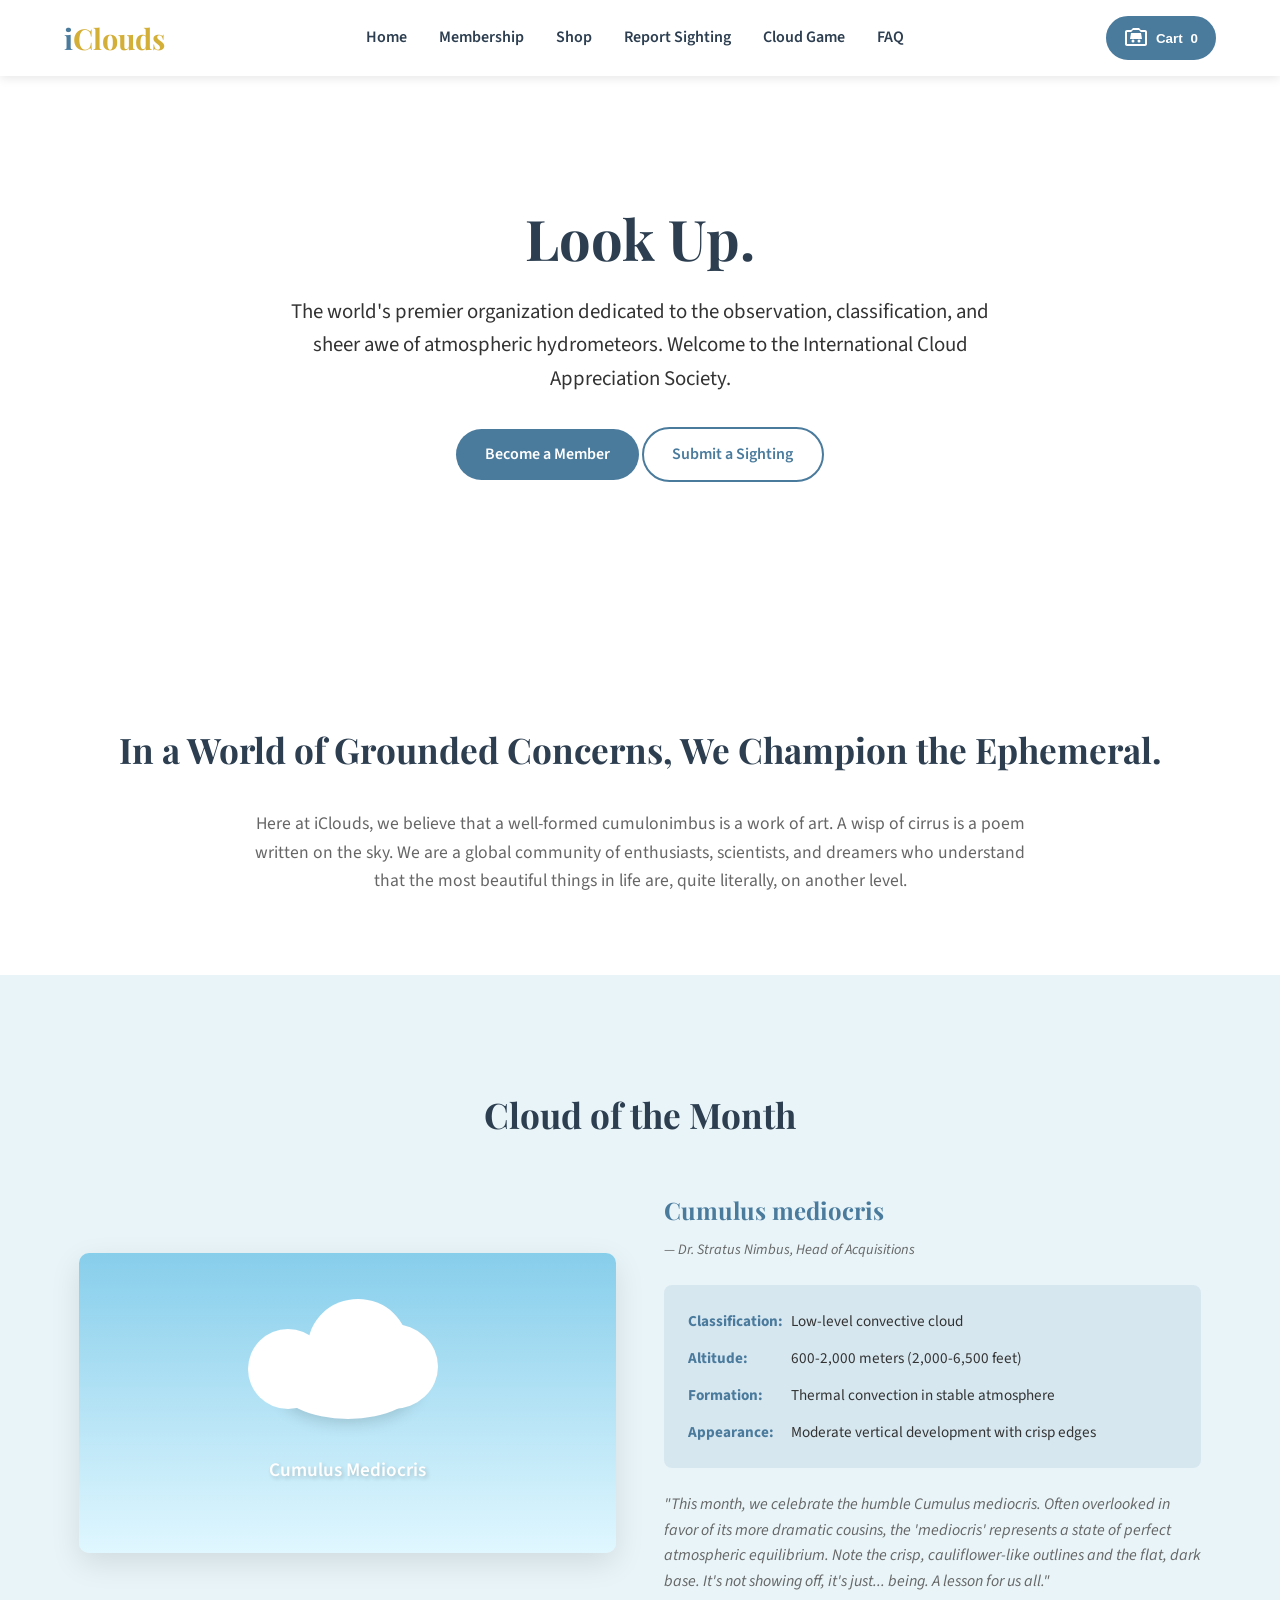
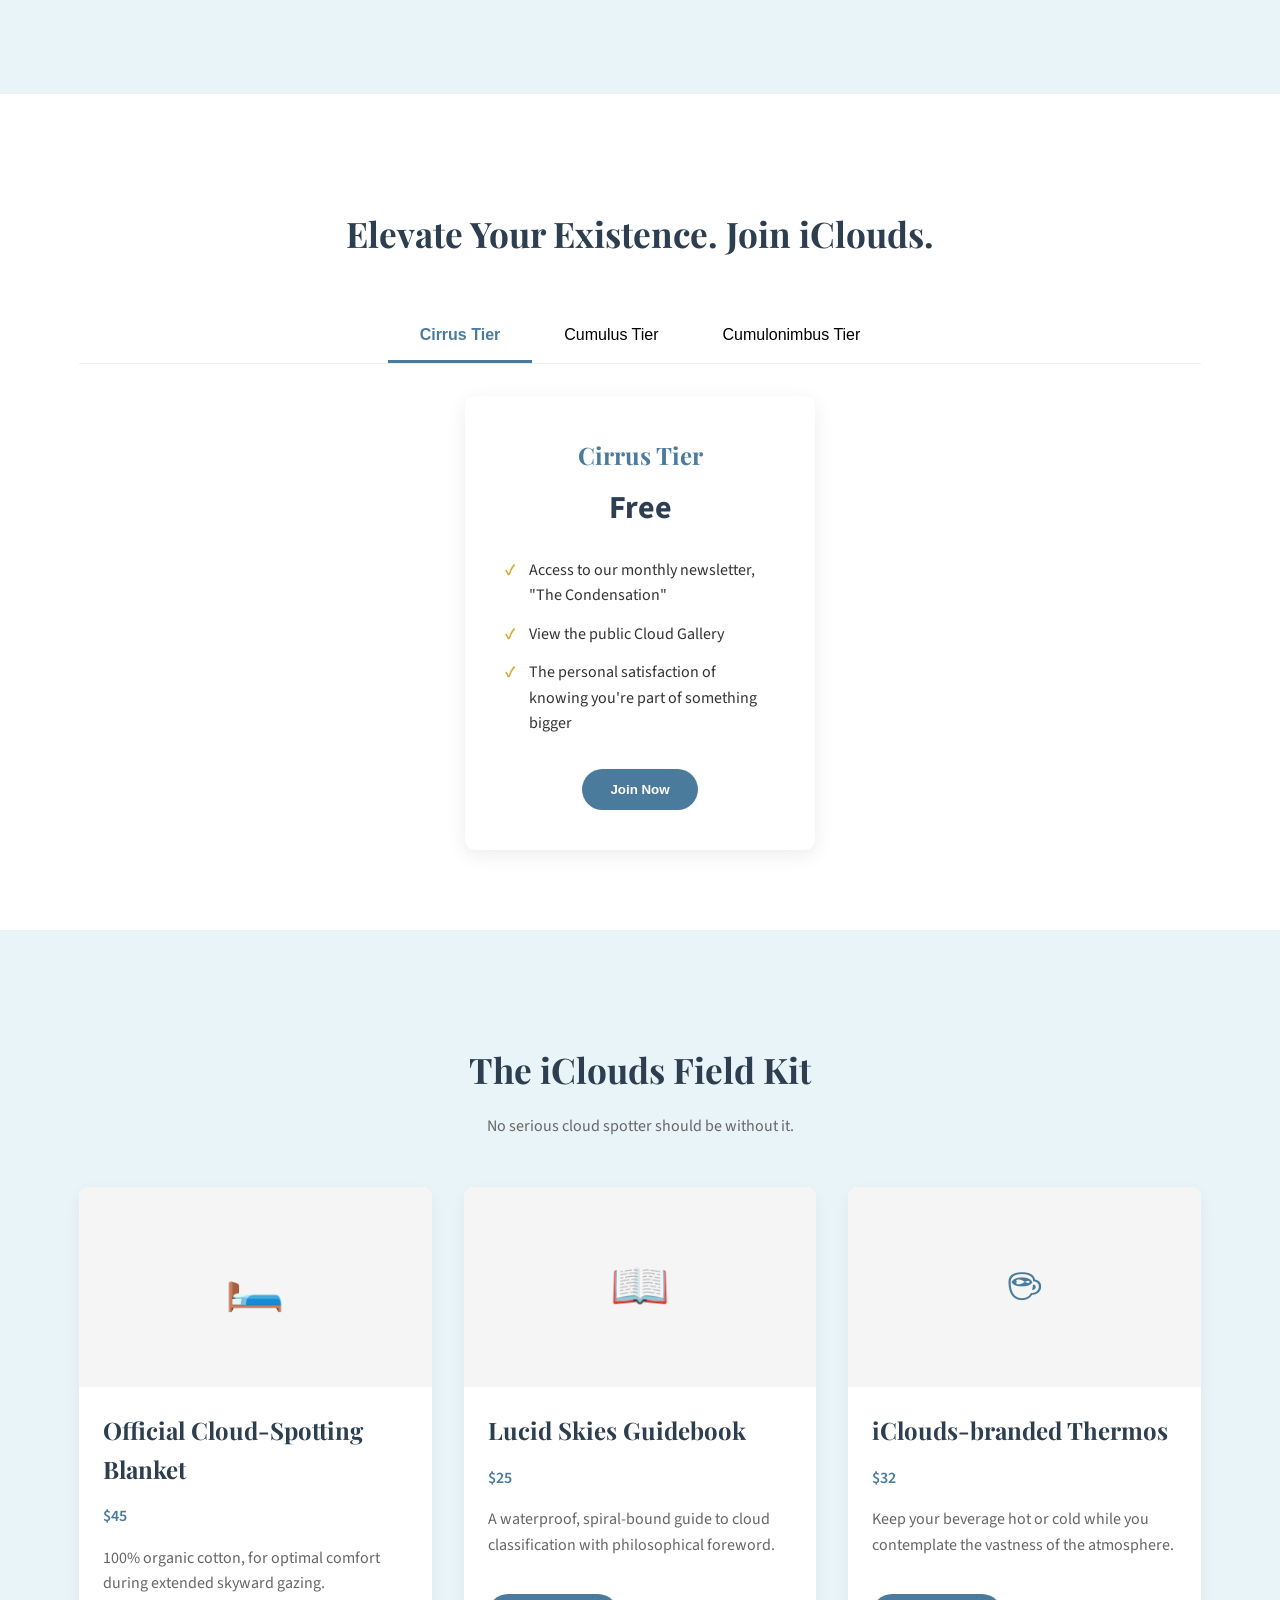
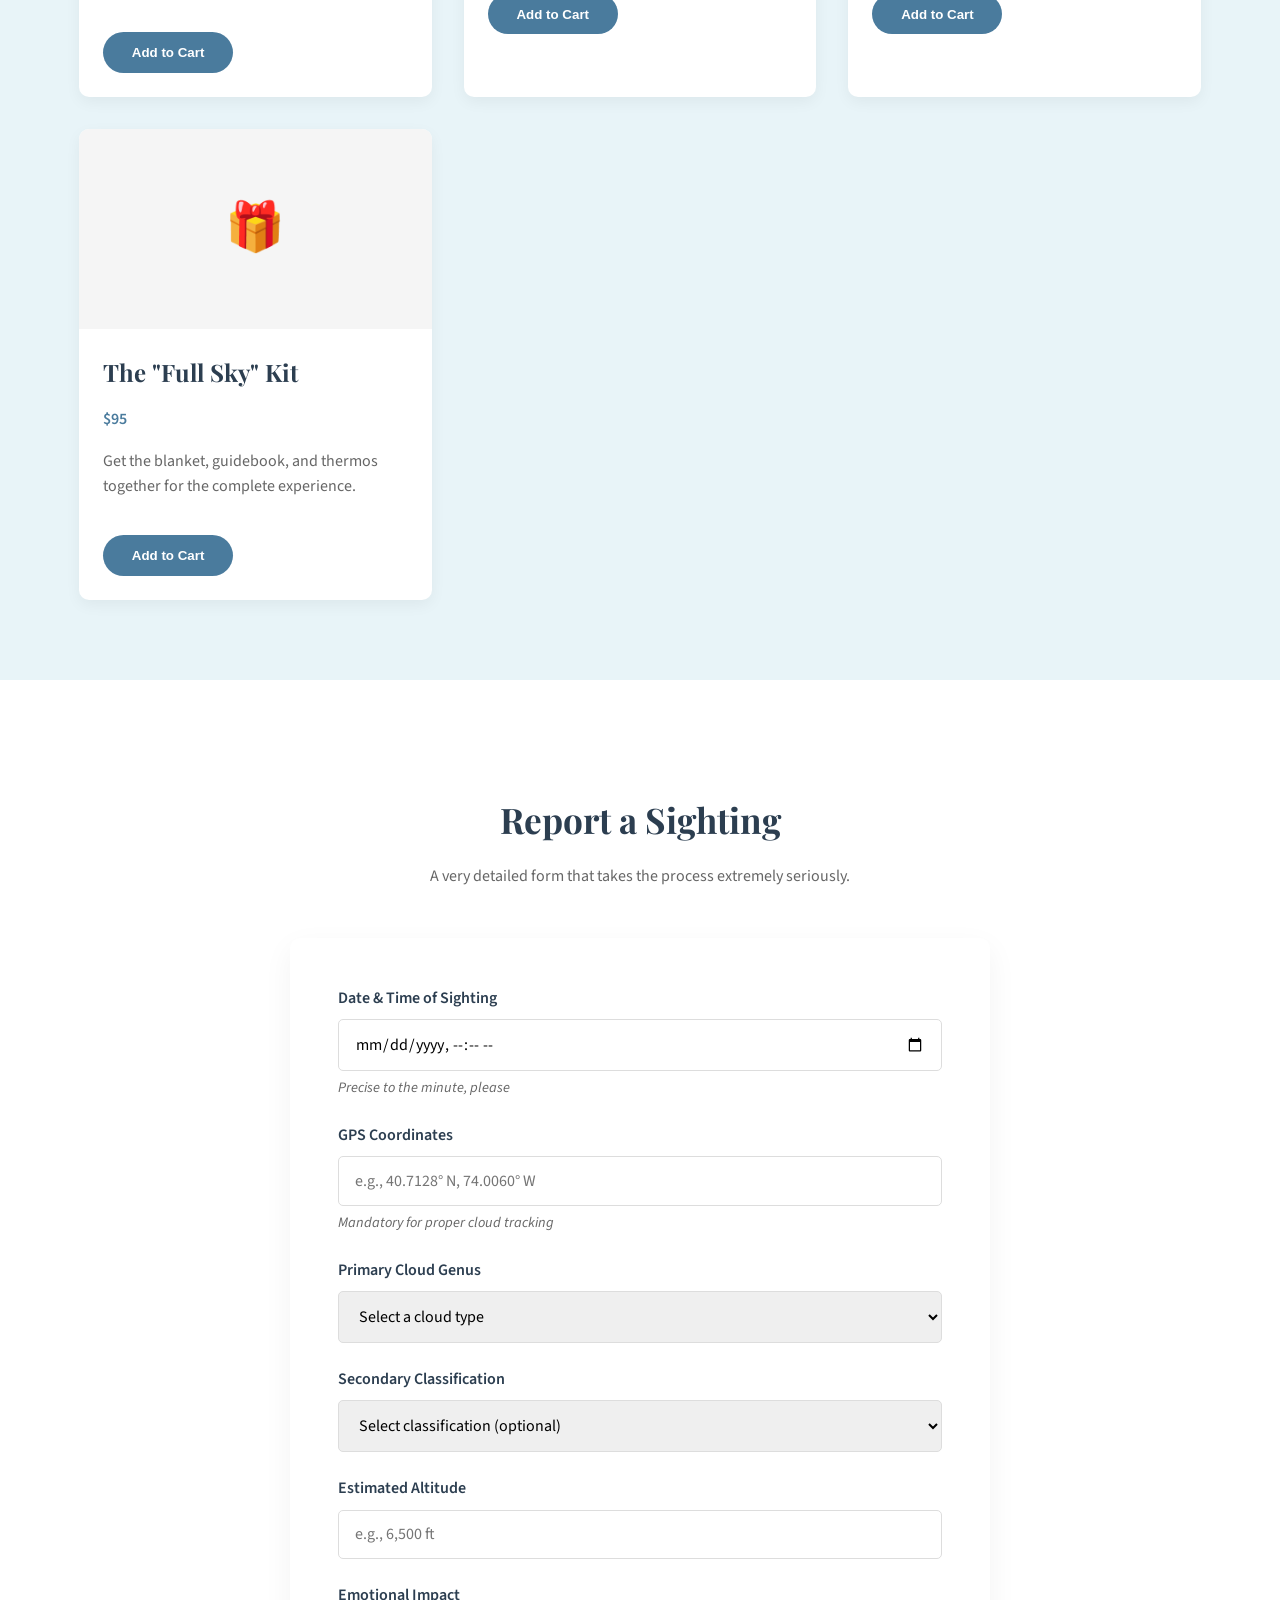
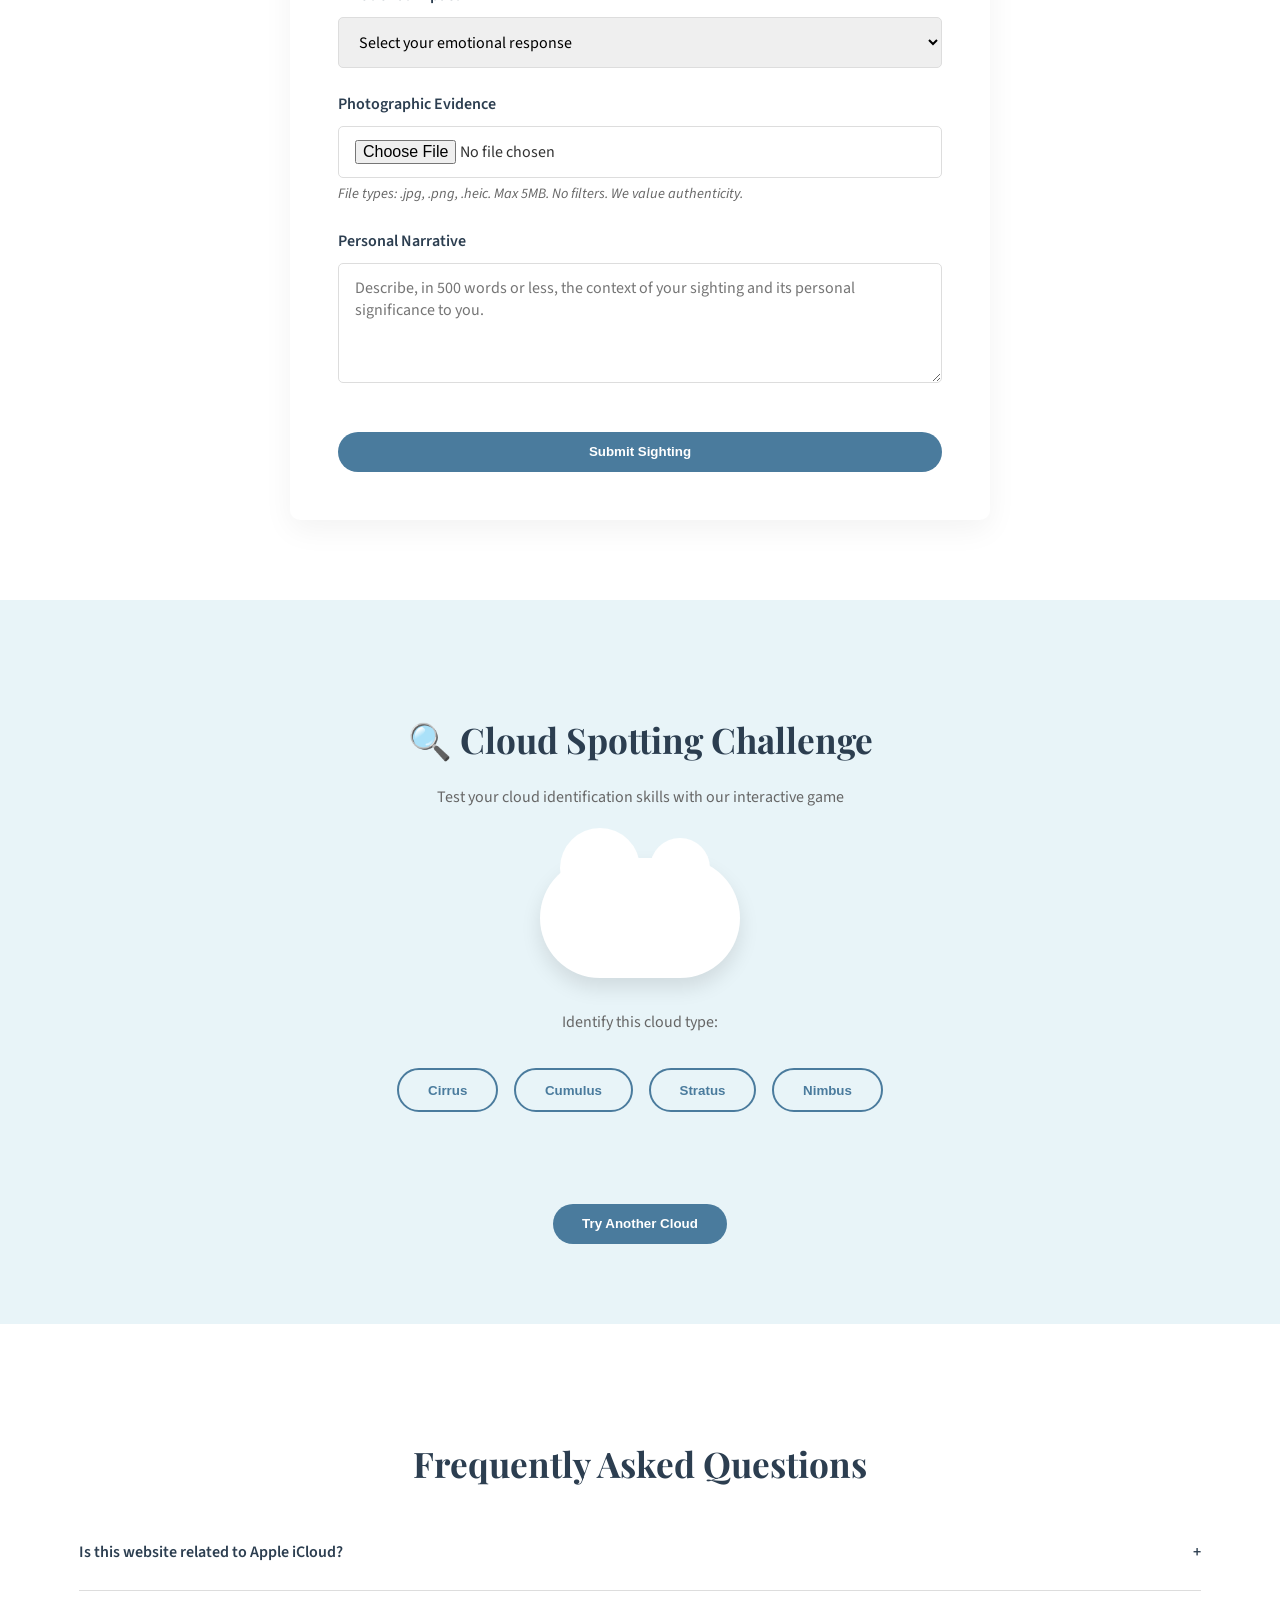
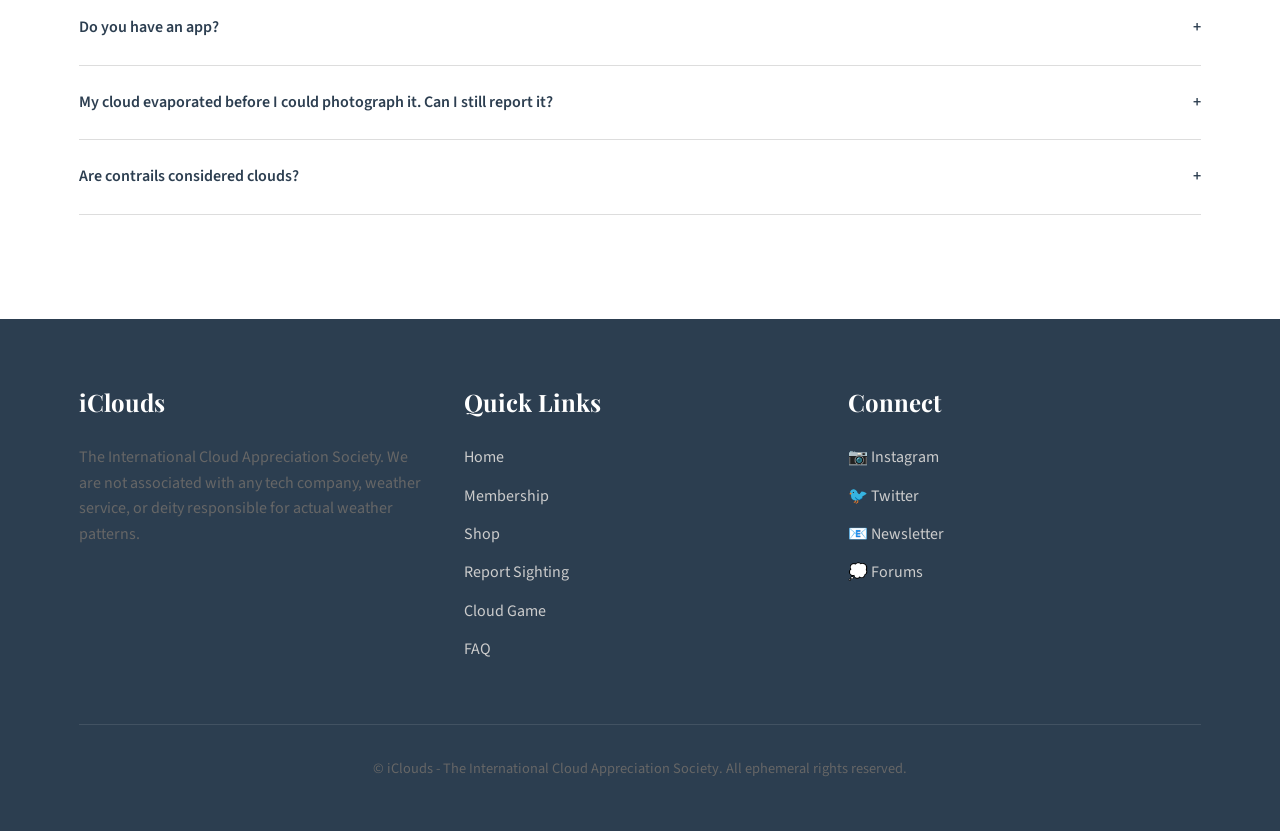
==== commit caf119df: "Improve cart icon visibility and replace Cloud of Month emoji with CSS art Co-authored-by: kuli1221 " ====
--- a/index.html
+++ b/index.html
@@ -26,7 +26,13 @@
         </nav>
         <div class="cart-indicator">
             <button onclick="toggleCart()" class="btn cart-btn">
-                🛒 Cart <span id="cart-count">0</span>
+                <svg class="cart-icon" viewBox="0 0 24 24" fill="none" xmlns="http://www.w3.org/2000/svg">
+                    <path d="M9 2L7.17 4H3C1.9 4 1 4.9 1 6V18C1 19.1 1.9 20 3 20H21C22.1 20 23 19.1 23 18V6C23 4.9 22.1 4 21 4H16.83L15 2H9ZM9 4H15L16.83 6H21V18H3V6H7.17L9 4Z" fill="currentColor"/>
+                    <circle cx="9" cy="15" r="1.5" fill="currentColor"/>
+                    <circle cx="15" cy="15" r="1.5" fill="currentColor"/>
+                    <path d="M7 7L6 13H18L17 7H7Z" fill="currentColor"/>
+                </svg>
+                Cart <span id="cart-count">0</span>
             </button>
             <div id="cart-dropdown" class="cart-dropdown">
                 <h4>Your Cloud Collection</h4>
@@ -63,7 +69,14 @@
         <div class="cloud-container">
             <div class="cloud-image">
                 <div class="cloud-placeholder">
-                    <div class="cloud-visual">☁️</div>
+                    <div class="cloud-visual">
+                        <div class="css-cloud">
+                            <div class="cloud-part cloud-main"></div>
+                            <div class="cloud-part cloud-left"></div>
+                            <div class="cloud-part cloud-right"></div>
+                            <div class="cloud-part cloud-top"></div>
+                        </div>
+                    </div>
                     <div class="cloud-label">Cumulus Mediocris</div>
                 </div>
             </div>
--- a/styles/style.css
+++ b/styles/style.css
@@ -545,6 +545,15 @@
     border: 2px solid var(--primary-blue) !important;
     padding: 0.5rem 1rem !important;
     font-weight: 600 !important;
+    display: flex;
+    align-items: center;
+    gap: 0.5rem;
+}
+
+.cart-icon {
+    width: 24px;
+    height: 24px;
+    flex-shrink: 0;
 }
 
 .cart-btn:hover {
@@ -604,9 +613,53 @@
 }
 
 .cloud-visual {
-    font-size: 5rem;
     margin-bottom: 1rem;
     animation: float 3s ease-in-out infinite;
+    width: 200px;
+    height: 120px;
+    position: relative;
+}
+
+/* CSS Cloud Art */
+.css-cloud {
+    position: relative;
+    width: 200px;
+    height: 120px;
+}
+
+.cloud-part {
+    position: absolute;
+    background: white;
+    border-radius: 50%;
+}
+
+.cloud-main {
+    width: 140px;
+    height: 70px;
+    bottom: 20px;
+    left: 30px;
+    box-shadow: 0 4px 15px rgba(0, 0, 0, 0.15);
+}
+
+.cloud-left {
+    width: 80px;
+    height: 80px;
+    bottom: 30px;
+    left: 0;
+}
+
+.cloud-right {
+    width: 90px;
+    height: 85px;
+    bottom: 30px;
+    right: 10px;
+}
+
+.cloud-top {
+    width: 100px;
+    height: 95px;
+    bottom: 45px;
+    left: 60px;
 }
 
 .cloud-label {
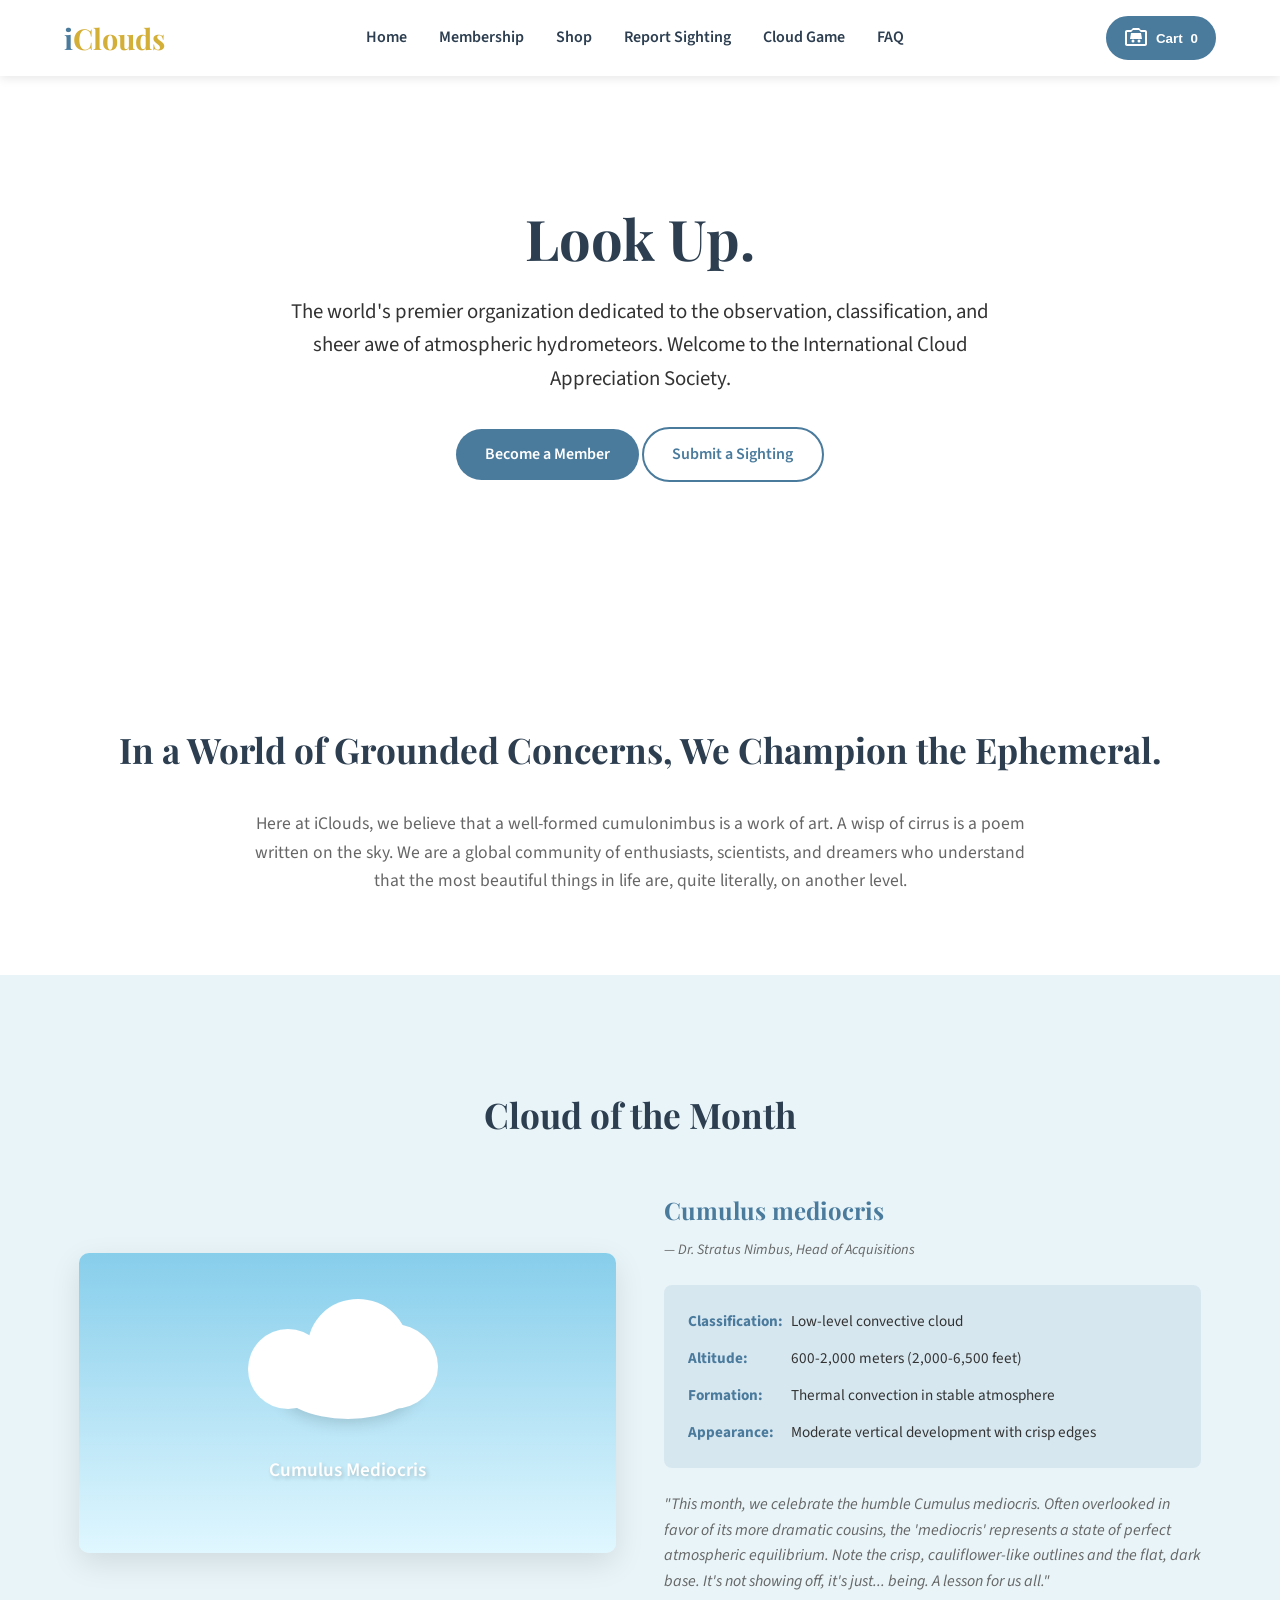
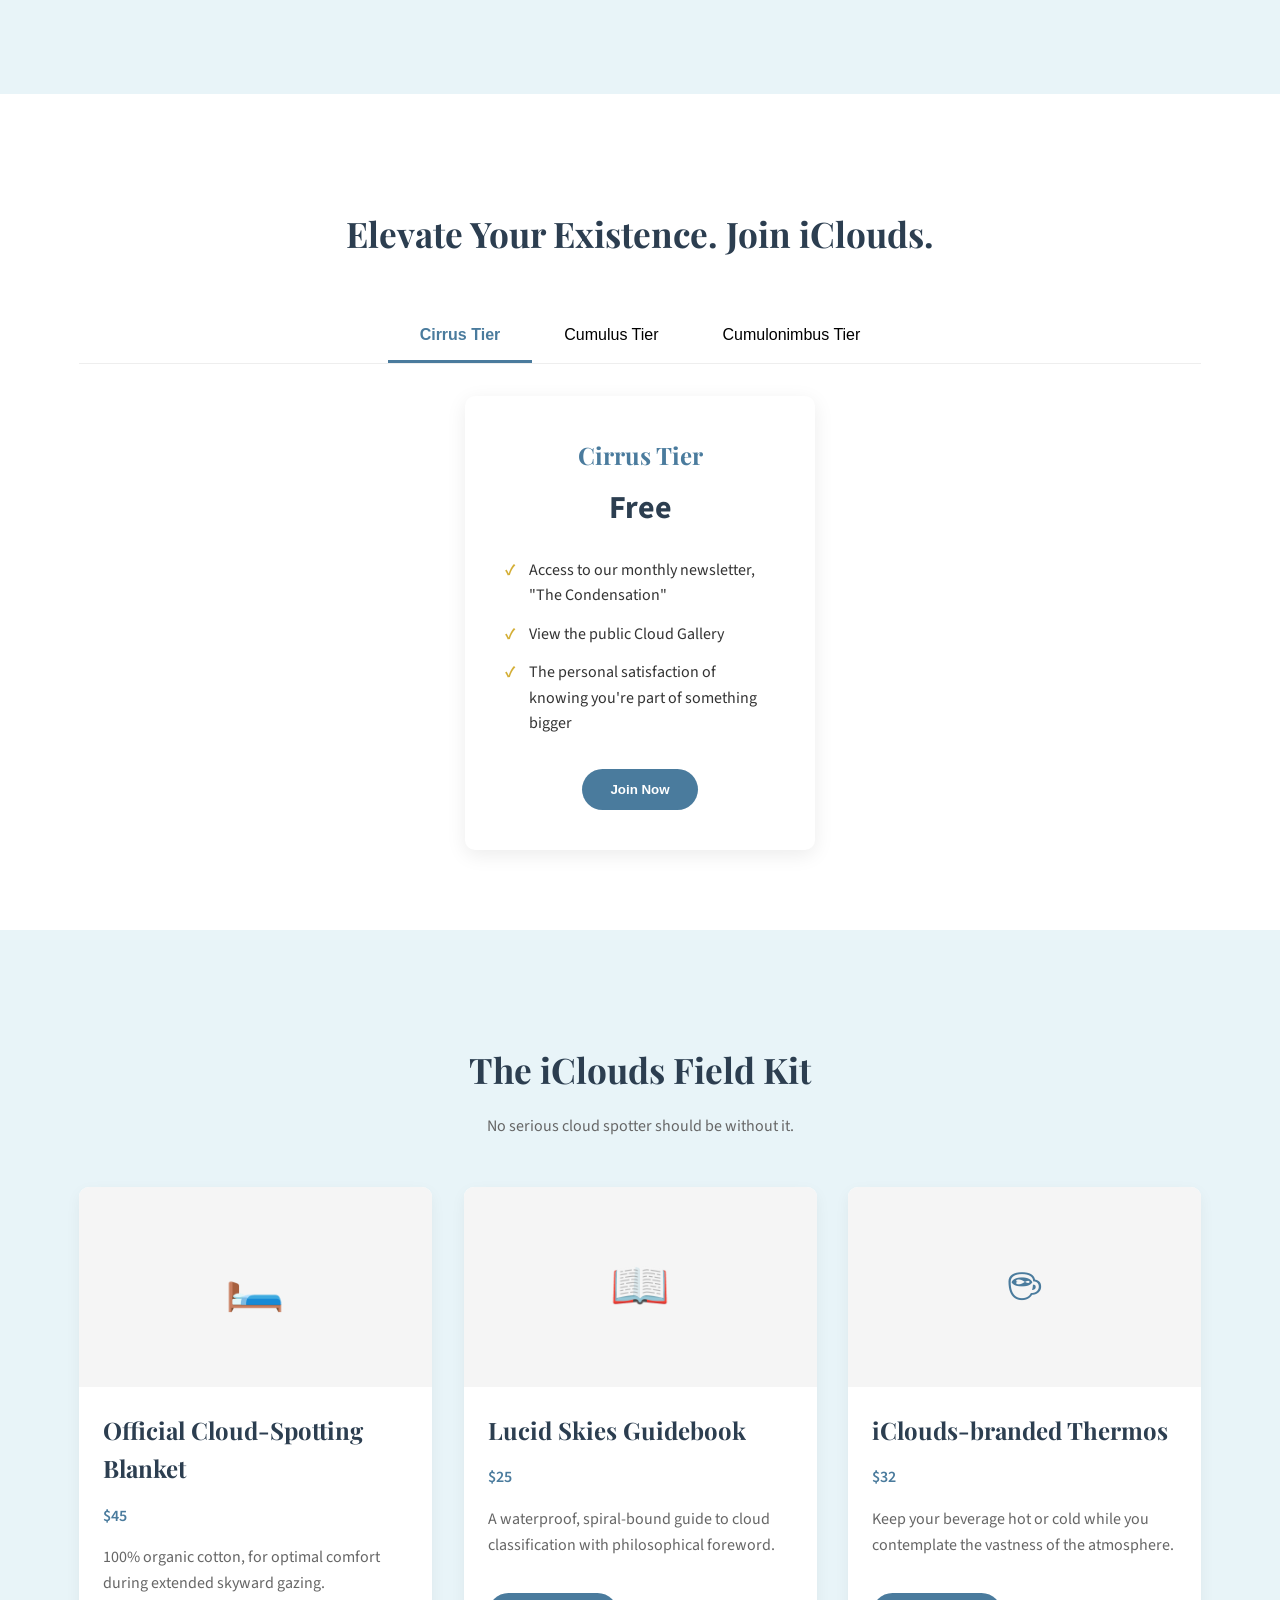
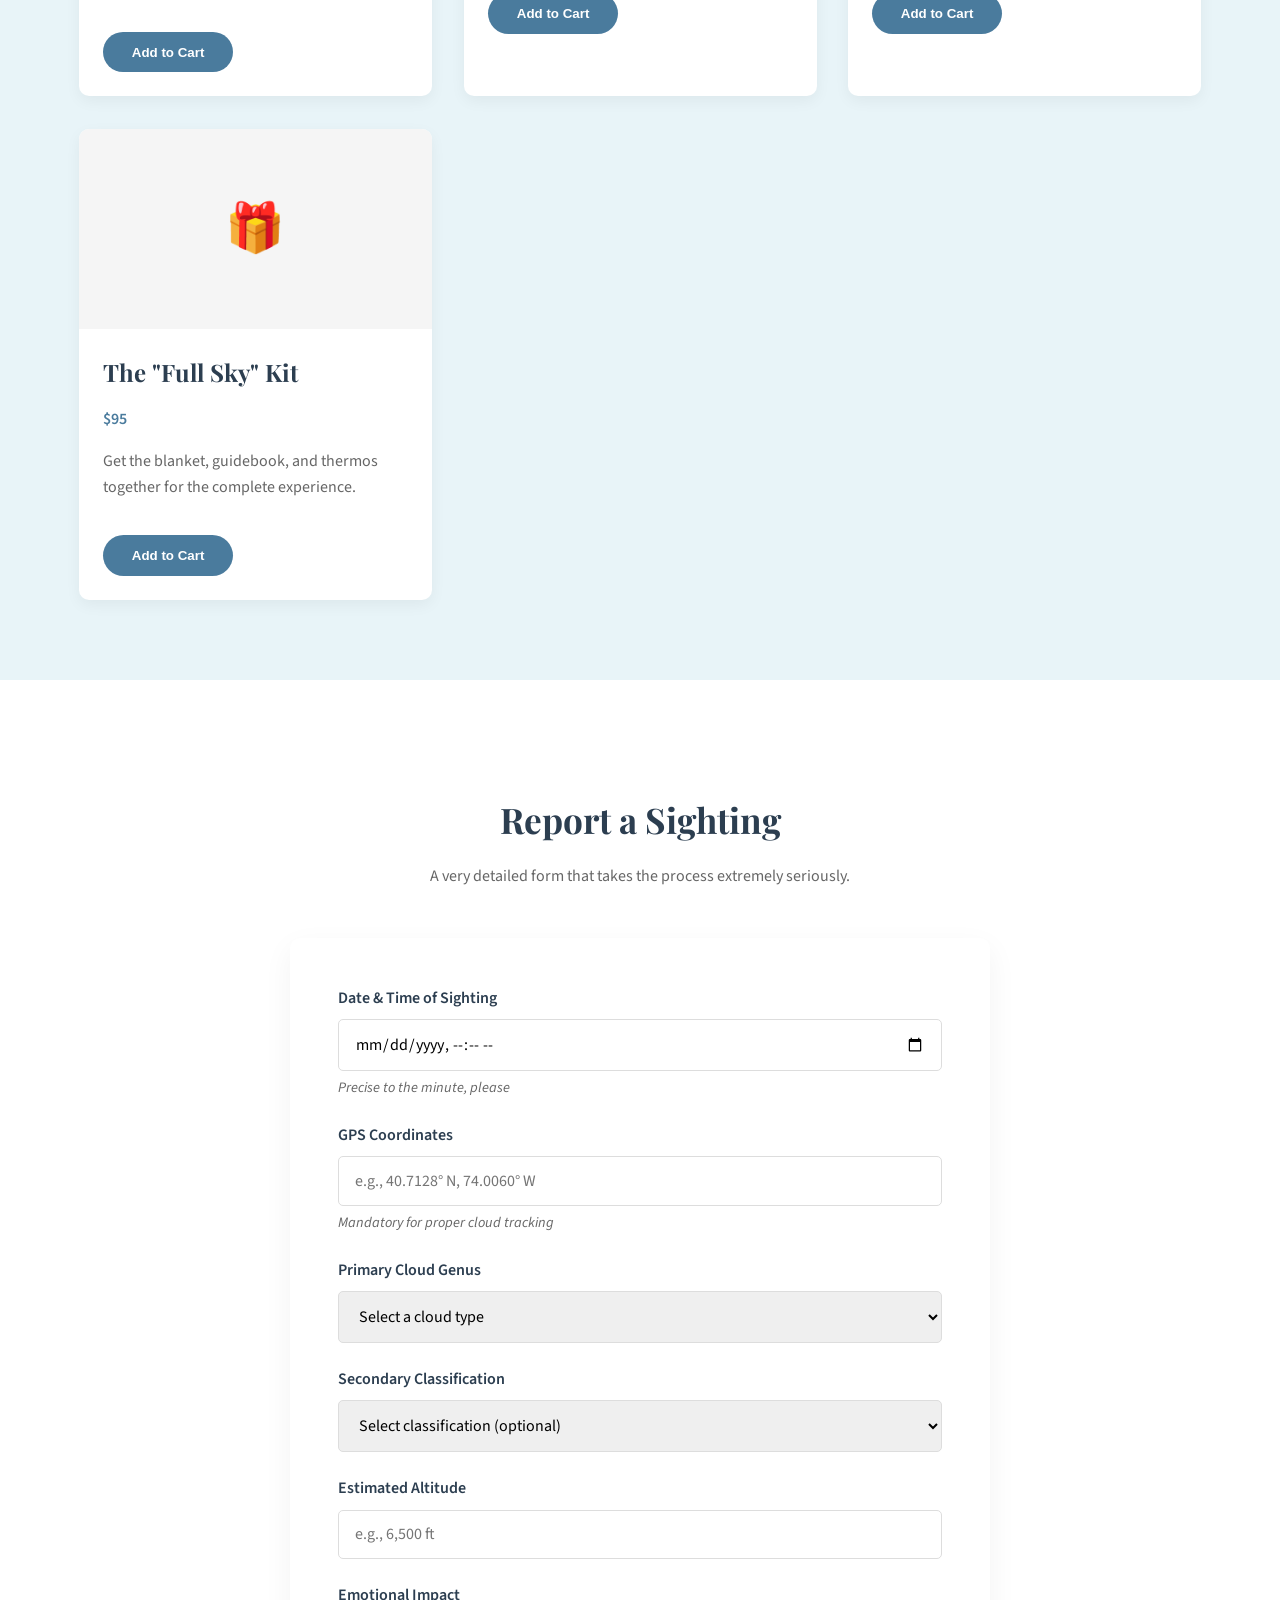
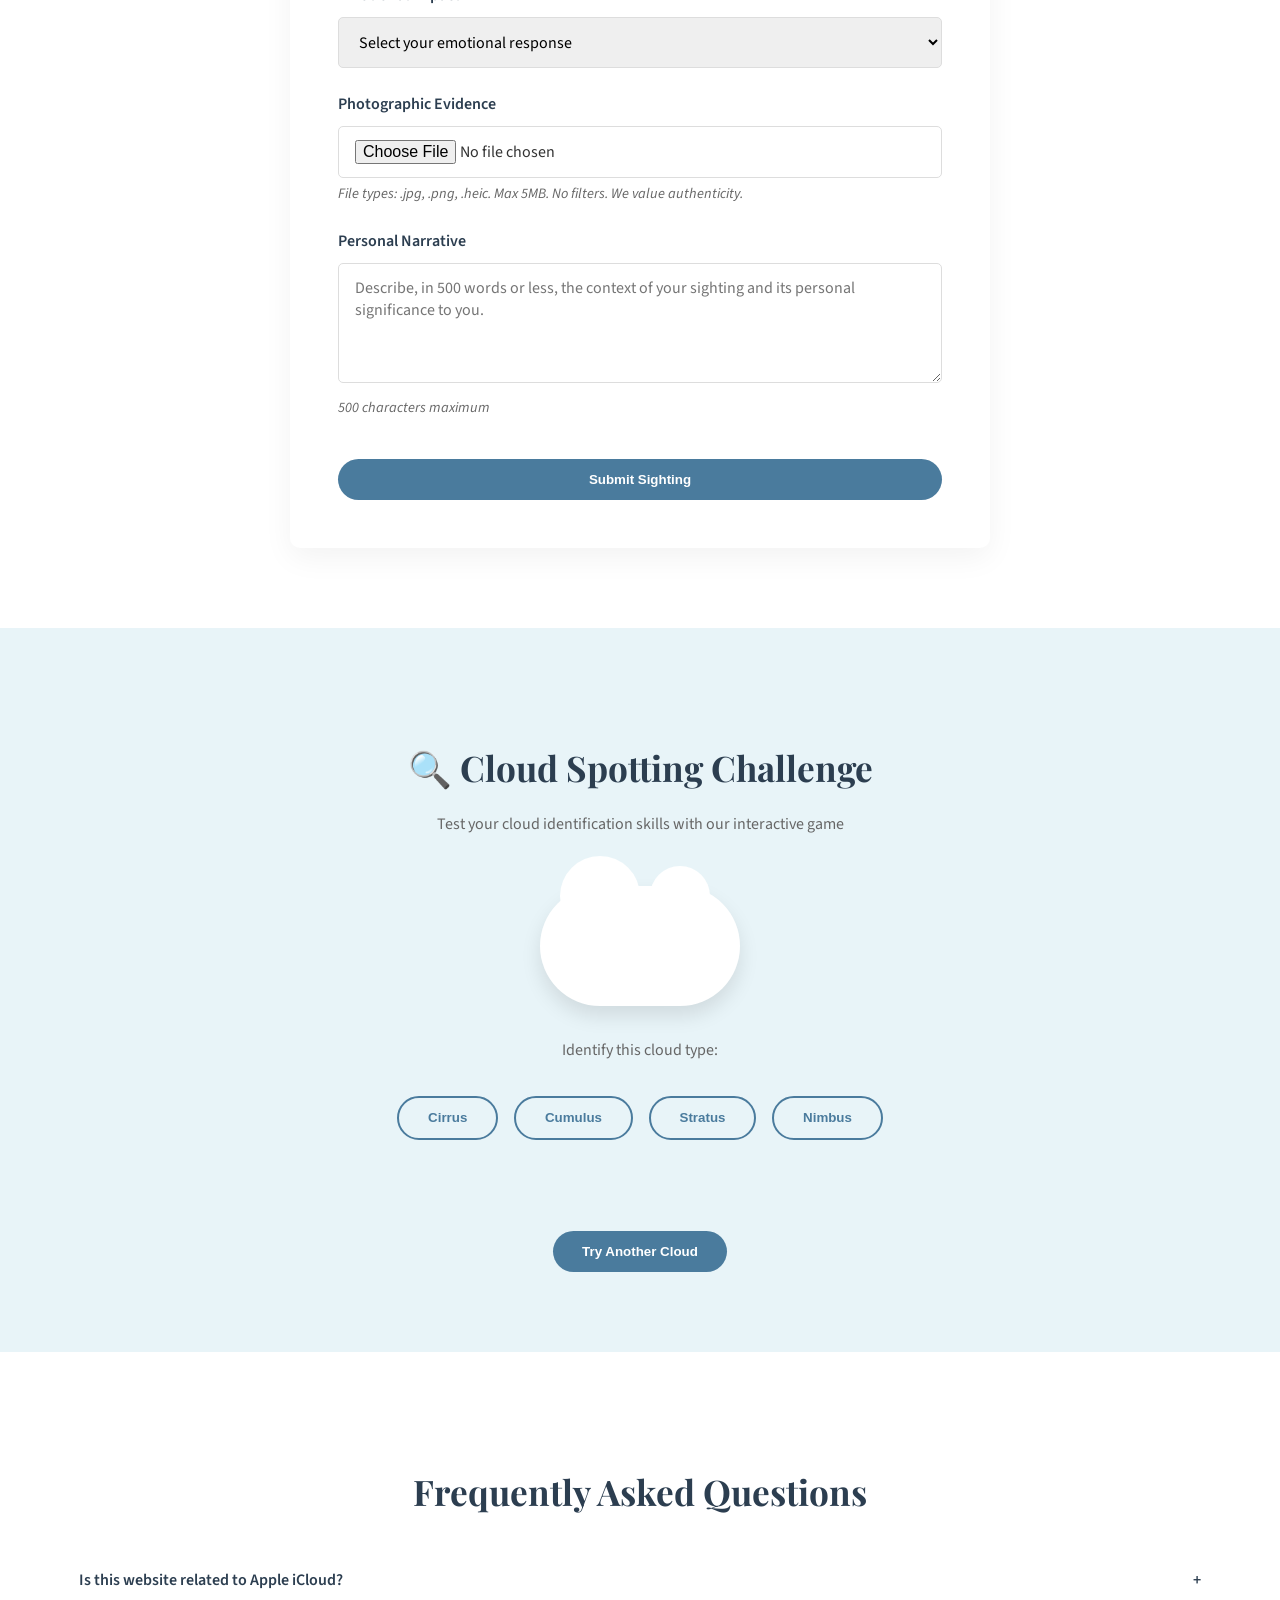
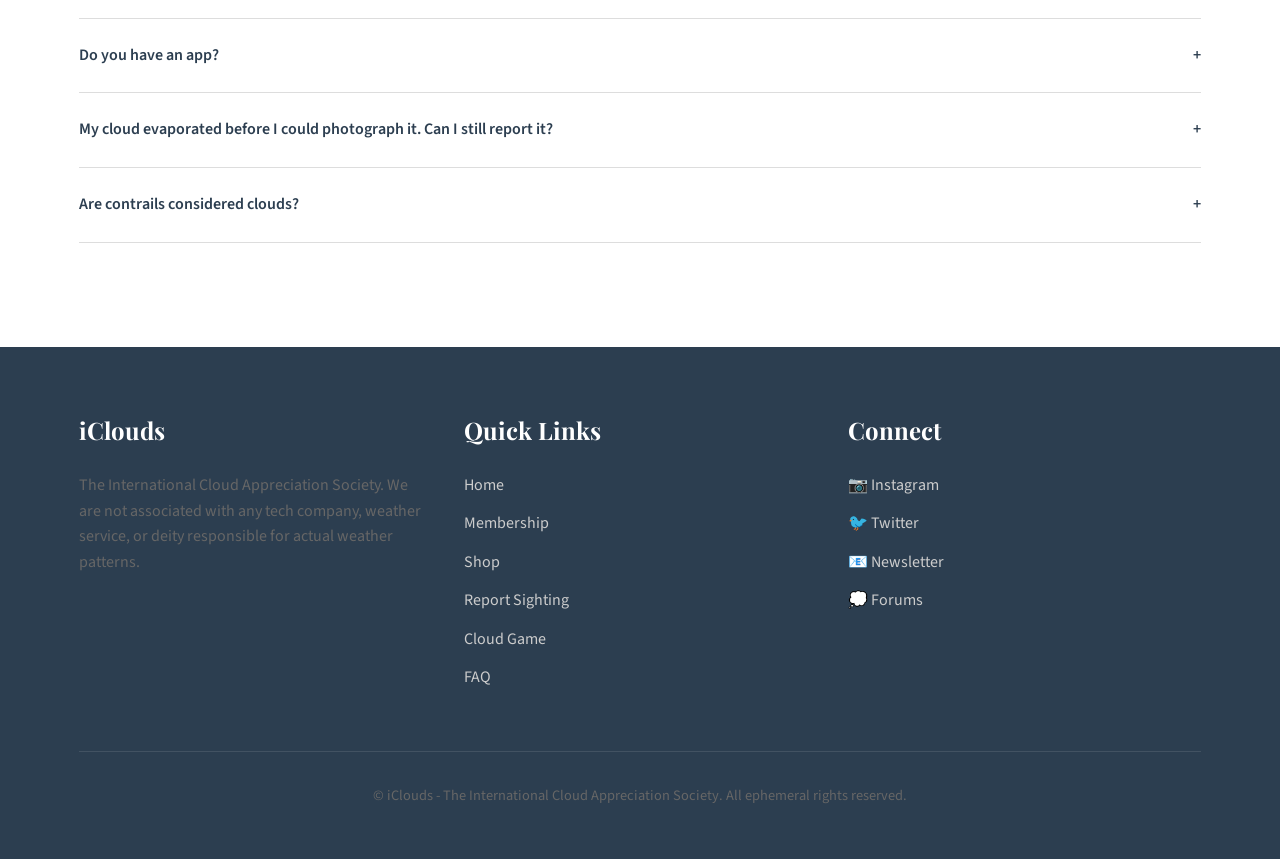
==== commit 890b6c26: "Refactor code architecture: modularize JavaScript and add comprehensive improvements Co-authored-by:" ====
--- a/index.html
+++ b/index.html
@@ -4,8 +4,24 @@
     <meta charset="UTF-8">
     <meta name="viewport" content="width=device-width, initial-scale=1.0">
     <title>iClouds - The International Cloud Appreciation Society</title>
+    
+    <!-- SEO Meta Tags -->
+    <meta name="description" content="iClouds.no - A satirical cloud appreciation society championing the ephemeral.">
+    <link rel="canonical" href="https://iclouds.no">
+    
+    <!-- Open Graph Meta Tags -->
+    <meta property="og:title" content="iClouds.no - Cloud Appreciation Society">
+    <meta property="og:description" content="In a World of Grounded Concerns, We Champion the Ephemeral.">
+    <meta property="og:type" content="website">
+    <meta property="og:url" content="https://iclouds.no">
+    
+    <!-- Twitter Card Meta Tags -->
+    <meta name="twitter:card" content="summary_large_image">
+    <meta name="twitter:title" content="iClouds.no - Cloud Appreciation Society">
+    <meta name="twitter:description" content="In a World of Grounded Concerns, We Champion the Ephemeral.">
+    
     <link href="https://fonts.googleapis.com/css2?family=Playfair+Display:wght@400;700&family=Source+Sans+Pro:wght@300;400;600&display=swap" rel="stylesheet">
-    <link rel="stylesheet" href="styles/style.css">
+    <link rel="stylesheet" href="styles/style.css?v=1.1">
 </head>
 <body>
 <header>
@@ -13,9 +29,9 @@
         <div class="logo" title="Scroll to top">
             <h1>i<span>Clouds</span></h1>
         </div>
-        <button class="mobile-menu-btn">☰</button>
-        <nav>
-            <ul>
+        <button class="mobile-menu-btn" aria-label="Open menu" aria-expanded="false" aria-controls="main-navigation">☰</button>
+        <nav aria-label="Main navigation">
+            <ul id="main-navigation" role="list" aria-hidden="false">
                 <li><a href="#home">Home</a></li>
                 <li><a href="#membership">Membership</a></li>
                 <li><a href="#shop">Shop</a></li>
@@ -25,20 +41,20 @@
             </ul>
         </nav>
         <div class="cart-indicator">
-            <button onclick="toggleCart()" class="btn cart-btn">
-                <svg class="cart-icon" viewBox="0 0 24 24" fill="none" xmlns="http://www.w3.org/2000/svg">
+            <button onclick="toggleCart()" class="btn cart-btn" aria-label="Shopping cart" data-action="toggle-cart">
+                <svg class="cart-icon" viewBox="0 0 24 24" fill="none" xmlns="http://www.w3.org/2000/svg" aria-hidden="true">
                     <path d="M9 2L7.17 4H3C1.9 4 1 4.9 1 6V18C1 19.1 1.9 20 3 20H21C22.1 20 23 19.1 23 18V6C23 4.9 22.1 4 21 4H16.83L15 2H9ZM9 4H15L16.83 6H21V18H3V6H7.17L9 4Z" fill="currentColor"/>
                     <circle cx="9" cy="15" r="1.5" fill="currentColor"/>
                     <circle cx="15" cy="15" r="1.5" fill="currentColor"/>
                     <path d="M7 7L6 13H18L17 7H7Z" fill="currentColor"/>
                 </svg>
-                Cart <span id="cart-count">0</span>
+                Cart <span id="cart-count" aria-live="polite" aria-atomic="true">0</span>
             </button>
-            <div id="cart-dropdown" class="cart-dropdown">
+            <div id="cart-dropdown" class="cart-dropdown" role="region" aria-label="Shopping cart" aria-hidden="true">
                 <h4>Your Cloud Collection</h4>
-                <div id="cart-items"></div>
-                <div id="cart-total" class="cart-total"></div>
-                <button onclick="checkout()" class="btn btn-full-width">Checkout (Theoretical)</button>
+                <div id="cart-items" aria-live="polite" aria-atomic="true"></div>
+                <div id="cart-total" class="cart-total" aria-live="polite"></div>
+                <button onclick="checkout()" class="btn btn-full-width" data-action="checkout">Checkout (Theoretical)</button>
                 <p class="cart-note">Note: These are metaphorical clouds. No physical items will be shipped.</p>
             </div>
         </div>
@@ -109,13 +125,13 @@
             <h2>Elevate Your Existence. Join iClouds.</h2>
         </div>
 
-        <div class="tabs">
-            <button class="tab-btn active" data-tab="cirrus">Cirrus Tier</button>
-            <button class="tab-btn" data-tab="cumulus">Cumulus Tier</button>
-            <button class="tab-btn" data-tab="cumulonimbus">Cumulonimbus Tier</button>
-        </div>
-
-        <div class="tab-content active" id="cirrus-tab">
+        <div class="tabs" role="tablist" aria-label="Membership tiers">
+            <button class="tab-btn active" data-tab="cirrus" role="tab" aria-selected="true" aria-controls="cirrus-tab" id="cirrus-tab-btn">Cirrus Tier</button>
+            <button class="tab-btn" data-tab="cumulus" role="tab" aria-selected="false" aria-controls="cumulus-tab" id="cumulus-tab-btn">Cumulus Tier</button>
+            <button class="tab-btn" data-tab="cumulonimbus" role="tab" aria-selected="false" aria-controls="cumulonimbus-tab" id="cumulonimbus-tab-btn">Cumulonimbus Tier</button>
+        </div>
+
+        <div class="tab-content active" id="cirrus-tab" role="tabpanel" aria-labelledby="cirrus-tab-btn" aria-hidden="false">
             <div class="tier-card">
                 <h3>Cirrus Tier</h3>
                 <div class="tier-price">Free</div>
@@ -124,11 +140,11 @@
                     <li>View the public Cloud Gallery</li>
                     <li>The personal satisfaction of knowing you're part of something bigger</li>
                 </ul>
-                <button onclick="joinMembership('cirrus')" class="btn">Join Now</button>
-            </div>
-        </div>
-
-        <div class="tab-content" id="cumulus-tab">
+                <button onclick="joinMembership('cirrus')" class="btn" data-action="join-membership" data-tier="cirrus">Join Now</button>
+            </div>
+        </div>
+
+        <div class="tab-content" id="cumulus-tab" role="tabpanel" aria-labelledby="cumulus-tab-btn" aria-hidden="true">
             <div class="tier-card">
                 <h3>Cumulus Tier</h3>
                 <div class="tier-price">$49/year</div>
@@ -138,11 +154,11 @@
                     <li>A digital "Member" badge for your email signature</li>
                     <li>Voting rights in our annual "Cloud of the Year" awards</li>
                 </ul>
-                <button onclick="joinMembership('cumulus')" class="btn">Join Now</button>
-            </div>
-        </div>
-
-        <div class="tab-content" id="cumulonimbus-tab">
+                <button onclick="joinMembership('cumulus')" class="btn" data-action="join-membership" data-tier="cumulus">Join Now</button>
+            </div>
+        </div>
+
+        <div class="tab-content" id="cumulonimbus-tab" role="tabpanel" aria-labelledby="cumulonimbus-tab-btn" aria-hidden="true">
             <div class="tier-card">
                 <h3>Cumulonimbus Tier</h3>
                 <div class="tier-price">$199/year</div>
@@ -154,7 +170,7 @@
                     <li>Priority consideration for having your cloud photos featured</li>
                     <li>The title "Official Sky-Scanner" on your forum profile</li>
                 </ul>
-                <button onclick="joinMembership('cumulonimbus')" class="btn">Join Now</button>
+                <button onclick="joinMembership('cumulonimbus')" class="btn" data-action="join-membership" data-tier="cumulonimbus">Join Now</button>
             </div>
         </div>
 
@@ -171,42 +187,42 @@
 
         <div class="products">
             <div class="product-card">
-                <div class="product-image">🛏️</div>
+                <div class="product-image" aria-hidden="true">🛏️</div>
                 <div class="product-content">
                     <h3>Official Cloud-Spotting Blanket</h3>
                     <p class="product-price">$45</p>
                     <p>100% organic cotton, for optimal comfort during extended skyward gazing.</p>
-                    <button onclick="addToCart('Official Cloud-Spotting Blanket', 45)" class="btn btn-add-cart">Add to Cart</button>
+                    <button data-action="add-to-cart" data-product-id="Official Cloud-Spotting Blanket" data-price="45" class="btn btn-add-cart" aria-label="Add Official Cloud-Spotting Blanket to cart">Add to Cart</button>
                 </div>
             </div>
 
             <div class="product-card">
-                <div class="product-image">📖</div>
+                <div class="product-image" aria-hidden="true">📖</div>
                 <div class="product-content">
                     <h3>Lucid Skies Guidebook</h3>
                     <p class="product-price">$25</p>
                     <p>A waterproof, spiral-bound guide to cloud classification with philosophical foreword.</p>
-                    <button onclick="addToCart('Lucid Skies Guidebook', 25)" class="btn btn-add-cart">Add to Cart</button>
+                    <button data-action="add-to-cart" data-product-id="Lucid Skies Guidebook" data-price="25" class="btn btn-add-cart" aria-label="Add Lucid Skies Guidebook to cart">Add to Cart</button>
                 </div>
             </div>
 
             <div class="product-card">
-                <div class="product-image">☕</div>
+                <div class="product-image" aria-hidden="true">☕</div>
                 <div class="product-content">
                     <h3>iClouds-branded Thermos</h3>
                     <p class="product-price">$32</p>
                     <p>Keep your beverage hot or cold while you contemplate the vastness of the atmosphere.</p>
-                    <button onclick="addToCart('iClouds-branded Thermos', 32)" class="btn btn-add-cart">Add to Cart</button>
+                    <button data-action="add-to-cart" data-product-id="iClouds-branded Thermos" data-price="32" class="btn btn-add-cart" aria-label="Add iClouds-branded Thermos to cart">Add to Cart</button>
                 </div>
             </div>
 
             <div class="product-card">
-                <div class="product-image">🎁</div>
+                <div class="product-image" aria-hidden="true">🎁</div>
                 <div class="product-content">
                     <h3>The "Full Sky" Kit</h3>
                     <p class="product-price">$95</p>
                     <p>Get the blanket, guidebook, and thermos together for the complete experience.</p>
-                    <button onclick="addToCart('The Full Sky Kit', 95)" class="btn btn-add-cart">Add to Cart</button>
+                    <button data-action="add-to-cart" data-product-id="The Full Sky Kit" data-price="95" class="btn btn-add-cart" aria-label="Add The Full Sky Kit to cart">Add to Cart</button>
                 </div>
             </div>
         </div>
@@ -221,22 +237,22 @@
         </div>
 
         <div class="form-container">
-            <form id="sightingForm">
+            <form id="sightingForm" aria-label="Cloud sighting report form">
                 <div class="form-group">
                     <label for="date">Date & Time of Sighting</label>
-                    <input type="datetime-local" id="date" name="date" required>
-                    <p class="form-note">Precise to the minute, please</p>
+                    <input type="datetime-local" id="date" name="date" required aria-required="true">
+                    <p class="form-note" id="date-note">Precise to the minute, please</p>
                 </div>
 
                 <div class="form-group">
                     <label for="coordinates">GPS Coordinates</label>
-                    <input type="text" id="coordinates" name="coordinates" placeholder="e.g., 40.7128° N, 74.0060° W" required>
-                    <p class="form-note">Mandatory for proper cloud tracking</p>
+                    <input type="text" id="coordinates" name="coordinates" placeholder="e.g., 40.7128° N, 74.0060° W" required aria-required="true" aria-describedby="coordinates-note">
+                    <p class="form-note" id="coordinates-note">Mandatory for proper cloud tracking</p>
                 </div>
 
                 <div class="form-group">
                     <label for="cloud-type">Primary Cloud Genus</label>
-                    <select id="cloud-type" name="cloud-type" required>
+                    <select id="cloud-type" name="cloud-type" required aria-required="true">
                         <option value="">Select a cloud type</option>
                         <option value="cirrus">Cirrus</option>
                         <option value="cumulus">Cumulus</option>
@@ -253,7 +269,7 @@
 
                 <div class="form-group">
                     <label for="classification">Secondary Classification</label>
-                    <select id="classification" name="classification">
+                    <select id="classification" name="classification" aria-label="Secondary cloud classification (optional)">
                         <option value="">Select classification (optional)</option>
                         <option value="species">Species</option>
                         <option value="varieties">Varieties</option>
@@ -264,12 +280,12 @@
 
                 <div class="form-group">
                     <label for="altitude">Estimated Altitude</label>
-                    <input type="text" id="altitude" name="altitude" placeholder="e.g., 6,500 ft">
+                    <input type="text" id="altitude" name="altitude" placeholder="e.g., 6,500 ft" aria-label="Estimated cloud altitude">
                 </div>
 
                 <div class="form-group">
                     <label for="emotional-impact">Emotional Impact</label>
-                    <select id="emotional-impact" name="emotional-impact" required>
+                    <select id="emotional-impact" name="emotional-impact" required aria-required="true">
                         <option value="">Select your emotional response</option>
                         <option value="awe">Awe</option>
                         <option value="serenity">Serenity</option>
@@ -281,16 +297,17 @@
 
                 <div class="form-group">
                     <label for="photo">Photographic Evidence</label>
-                    <input type="file" id="photo" name="photo" accept="image/*">
-                    <p class="form-note">File types: .jpg, .png, .heic. Max 5MB. No filters. We value authenticity.</p>
+                    <input type="file" id="photo" name="photo" accept="image/*" aria-describedby="photo-note">
+                    <p class="form-note" id="photo-note">File types: .jpg, .png, .heic. Max 5MB. No filters. We value authenticity.</p>
                 </div>
 
                 <div class="form-group">
                     <label for="narrative">Personal Narrative</label>
-                    <textarea id="narrative" name="narrative" placeholder="Describe, in 500 words or less, the context of your sighting and its personal significance to you."></textarea>
-                </div>
-
-                <button type="submit" class="btn btn-full-width">Submit Sighting</button>
+                    <textarea id="narrative" name="narrative" placeholder="Describe, in 500 words or less, the context of your sighting and its personal significance to you." aria-describedby="narrative-note"></textarea>
+                    <p class="form-note" id="narrative-note">500 characters maximum</p>
+                </div>
+
+                <button type="submit" class="btn btn-full-width" data-action="submit-sighting">Submit Sighting</button>
             </form>
         </div>
     </div>
@@ -303,20 +320,20 @@
             <p>Test your cloud identification skills with our interactive game</p>
         </div>
 
-        <div class="cloud-shape"></div>
+        <div class="cloud-shape" role="img" aria-label="Cloud illustration"></div>
 
         <p>Identify this cloud type:</p>
 
-        <div class="game-options">
-            <button onclick="checkAnswer('cirrus', this)" class="btn btn-outline">Cirrus</button>
-            <button onclick="checkAnswer('cumulus', this)" class="btn btn-outline">Cumulus</button>
-            <button onclick="checkAnswer('stratus', this)" class="btn btn-outline">Stratus</button>
-            <button onclick="checkAnswer('nimbus', this)" class="btn btn-outline">Nimbus</button>
-        </div>
-
-        <p id="game-result" class="game-result"></p>
-
-        <button onclick="resetGame()" class="btn btn-reset-game">Try Another Cloud</button>
+        <div class="game-options" role="group" aria-label="Cloud type options">
+            <button onclick="checkAnswer('cirrus', this)" class="btn btn-outline" data-action="check-answer" data-cloud-type="cirrus" aria-label="Select Cirrus">Cirrus</button>
+            <button onclick="checkAnswer('cumulus', this)" class="btn btn-outline" data-action="check-answer" data-cloud-type="cumulus" aria-label="Select Cumulus">Cumulus</button>
+            <button onclick="checkAnswer('stratus', this)" class="btn btn-outline" data-action="check-answer" data-cloud-type="stratus" aria-label="Select Stratus">Stratus</button>
+            <button onclick="checkAnswer('nimbus', this)" class="btn btn-outline" data-action="check-answer" data-cloud-type="nimbus" aria-label="Select Nimbus">Nimbus</button>
+        </div>
+
+        <p id="game-result" class="game-result" role="status" aria-live="polite" aria-atomic="true"></p>
+
+        <button onclick="resetGame()" class="btn btn-reset-game" data-action="reset-game">Try Another Cloud</button>
     </div>
 </section>
 
@@ -407,6 +424,11 @@
     </div>
 </footer>
 
-<script src="scripts/main.js"></script>
+<script src="scripts/utils.js?v=1.1"></script>
+<script src="scripts/cart.js?v=1.1"></script>
+<script src="scripts/game.js?v=1.1"></script>
+<script src="scripts/forms.js?v=1.1"></script>
+<script src="scripts/navigation.js?v=1.1"></script>
+<script src="scripts/main.js?v=1.1"></script>
 </body>
 </html>
--- a/styles/style.css
+++ b/styles/style.css
@@ -1,4 +1,5 @@
 :root {
+    /* Color palette */
     --primary-blue: #4a7b9d;
     --light-blue: #e8f4f8;
     --dark-blue: #2c3e50;
@@ -6,6 +7,20 @@
     --text-dark: #333;
     --text-light: #666;
     --white: #fff;
+    
+    /* Spacing scale - consistent 8px-based scale */
+    --spacing-xs: 4px;
+    --spacing-sm: 8px;
+    --spacing-md: 16px;
+    --spacing-lg: 24px;
+    --spacing-xl: 32px;
+    --spacing-2xl: 48px;
+    
+    /* Responsive breakpoints */
+    --breakpoint-mobile: 480px;
+    --breakpoint-tablet: 768px;
+    --breakpoint-desktop: 1024px;
+    --breakpoint-wide: 1200px;
 }
 
 html {
@@ -16,6 +31,16 @@
     margin: 0;
     padding: 0;
     box-sizing: border-box;
+}
+
+/* Respect user's motion preferences for accessibility */
+@media (prefers-reduced-motion: reduce) {
+    *, *::before, *::after {
+        animation-duration: 0.01ms !important;
+        animation-iteration-count: 1 !important;
+        transition-duration: 0.01ms !important;
+        scroll-behavior: auto !important;
+    }
 }
 
 body {
@@ -334,6 +359,8 @@
     overflow: hidden;
     box-shadow: 0 5px 15px rgba(0,0,0,0.05);
     transition: transform 0.3s;
+    /* CSS containment for performance - isolates layout calculations */
+    contain: layout style paint;
 }
 
 .product-card:hover {
@@ -620,27 +647,33 @@
     position: relative;
 }
 
-/* CSS Cloud Art */
+/* CSS Cloud Art - Pure CSS cloud illustration for Cloud of the Month
+ * Creates a realistic cumulus cloud using overlapping circles
+ * All parts use border-radius: 50% for smooth, rounded edges
+ */
 .css-cloud {
     position: relative;
     width: 200px;
     height: 120px;
 }
 
+/* Base cloud part - all parts share these properties */
 .cloud-part {
     position: absolute;
     background: white;
-    border-radius: 50%;
-}
-
+    border-radius: 50%; /* Makes each part circular */
+}
+
+/* Main body of the cloud - largest elliptical part at the base */
 .cloud-main {
     width: 140px;
     height: 70px;
     bottom: 20px;
     left: 30px;
-    box-shadow: 0 4px 15px rgba(0, 0, 0, 0.15);
-}
-
+    box-shadow: 0 4px 15px rgba(0, 0, 0, 0.15); /* Adds depth and realism */
+}
+
+/* Left puff - creates volume on the left side */
 .cloud-left {
     width: 80px;
     height: 80px;
@@ -648,6 +681,7 @@
     left: 0;
 }
 
+/* Right puff - balances the cloud on the right side */
 .cloud-right {
     width: 90px;
     height: 85px;
@@ -655,6 +689,7 @@
     right: 10px;
 }
 
+/* Top puff - creates the characteristic billowing top of a cumulus cloud */
 .cloud-top {
     width: 100px;
     height: 95px;
@@ -900,4 +935,79 @@
         bottom: 10px;
         max-width: none;
     }
+}
+
+/* Focus indicators for accessibility - visible focus outlines */
+a:focus,
+button:focus,
+input:focus,
+select:focus,
+textarea:focus,
+[tabindex]:focus {
+    outline: 3px solid var(--primary-blue);
+    outline-offset: 2px;
+}
+
+/* Loading spinner component */
+.loading-spinner {
+    display: inline-block;
+    text-align: center;
+    padding: var(--spacing-sm);
+}
+
+.spinner-icon {
+    display: inline-block;
+    animation: spin 2s linear infinite;
+    font-size: 1.5rem;
+}
+
+@keyframes spin {
+    from {
+        transform: rotate(0deg);
+    }
+    to {
+        transform: rotate(360deg);
+    }
+}
+
+/* Cart item styles */
+.cart-item {
+    display: flex;
+    justify-content: space-between;
+    margin-bottom: var(--spacing-sm);
+    padding: var(--spacing-xs) 0;
+    border-bottom: 1px solid #f0f0f0;
+}
+
+/* Form counter for character count */
+.form-counter {
+    font-size: 0.8rem;
+    color: var(--text-light);
+    margin-top: var(--spacing-xs);
+}
+
+/* Print stylesheet for membership certificates */
+@media print {
+    header,
+    footer,
+    .cart-indicator,
+    .mobile-menu-btn,
+    nav {
+        display: none;
+    }
+    
+    .membership-message {
+        page-break-before: always;
+        border: 2px solid var(--dark-blue);
+        padding: var(--spacing-2xl);
+    }
+    
+    body {
+        font-size: 12pt;
+        line-height: 1.5;
+    }
+    
+    h1, h2, h3 {
+        page-break-after: avoid;
+    }
 }
